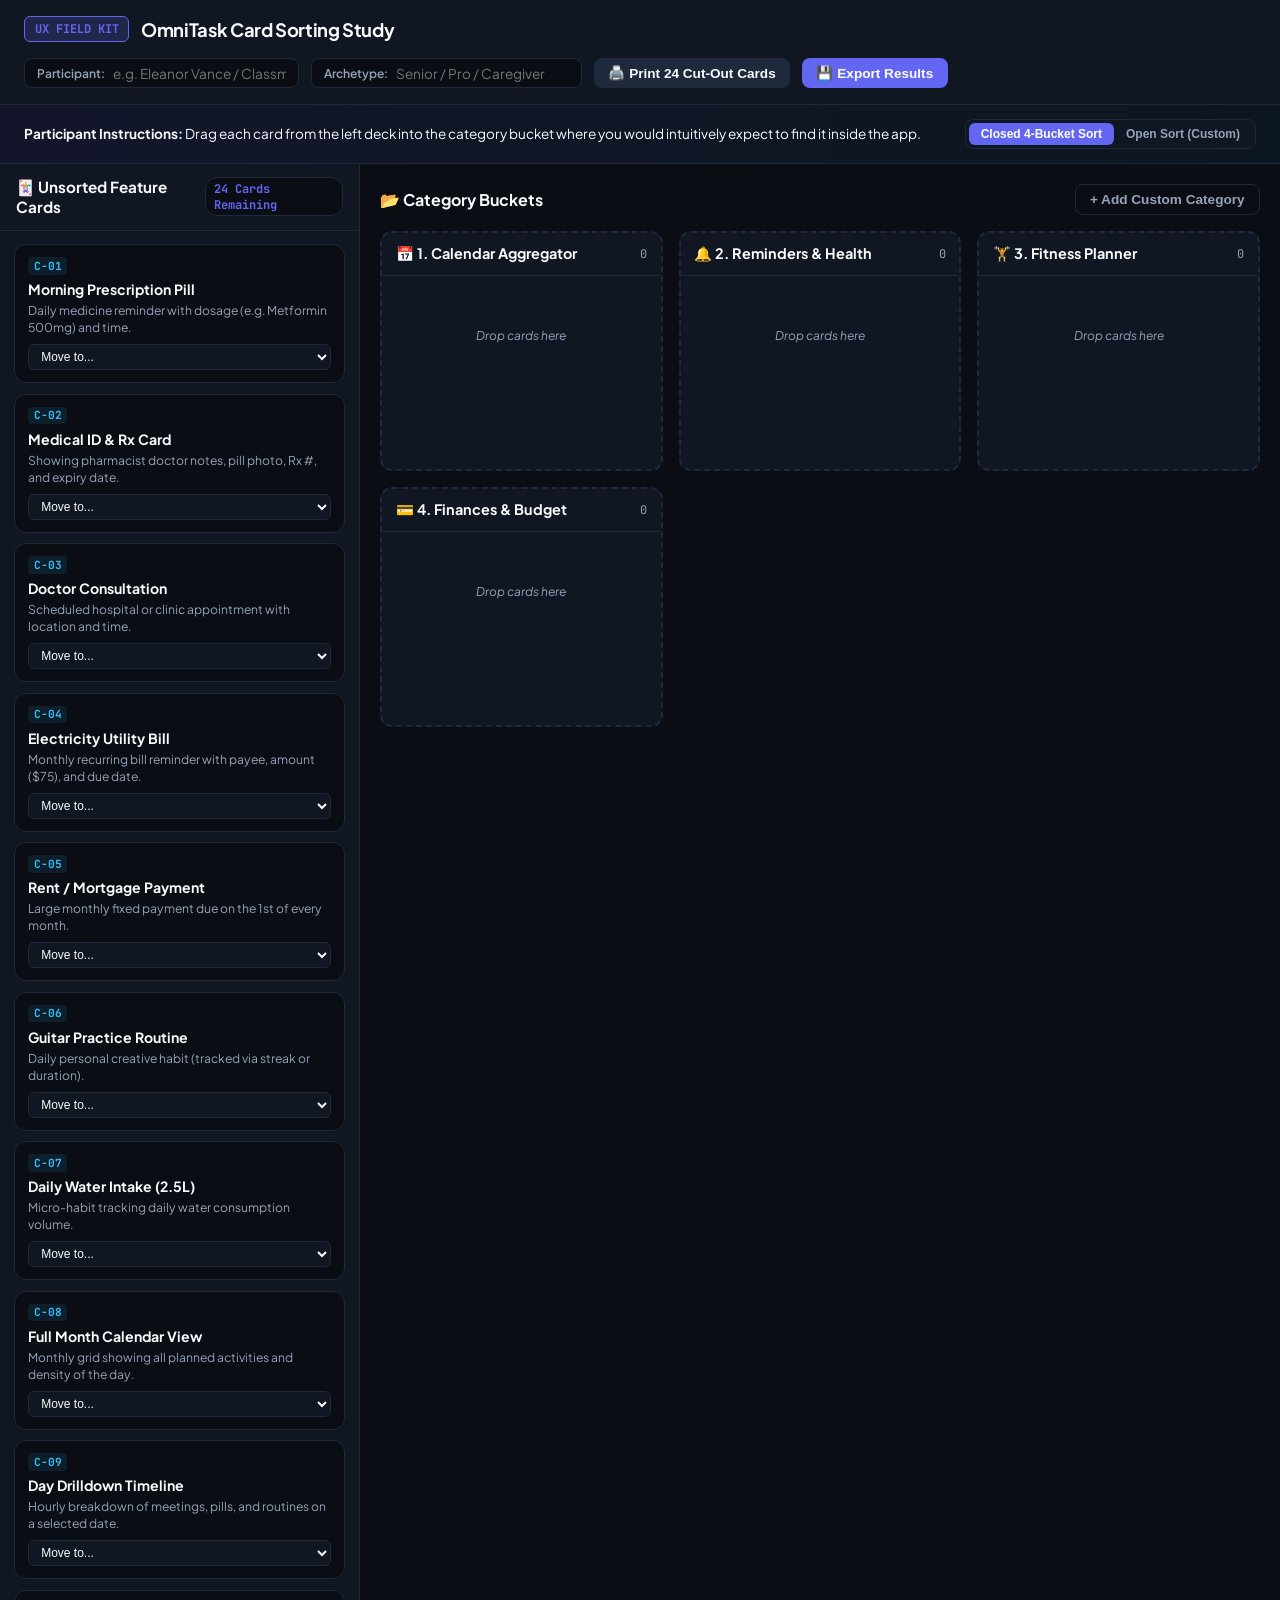
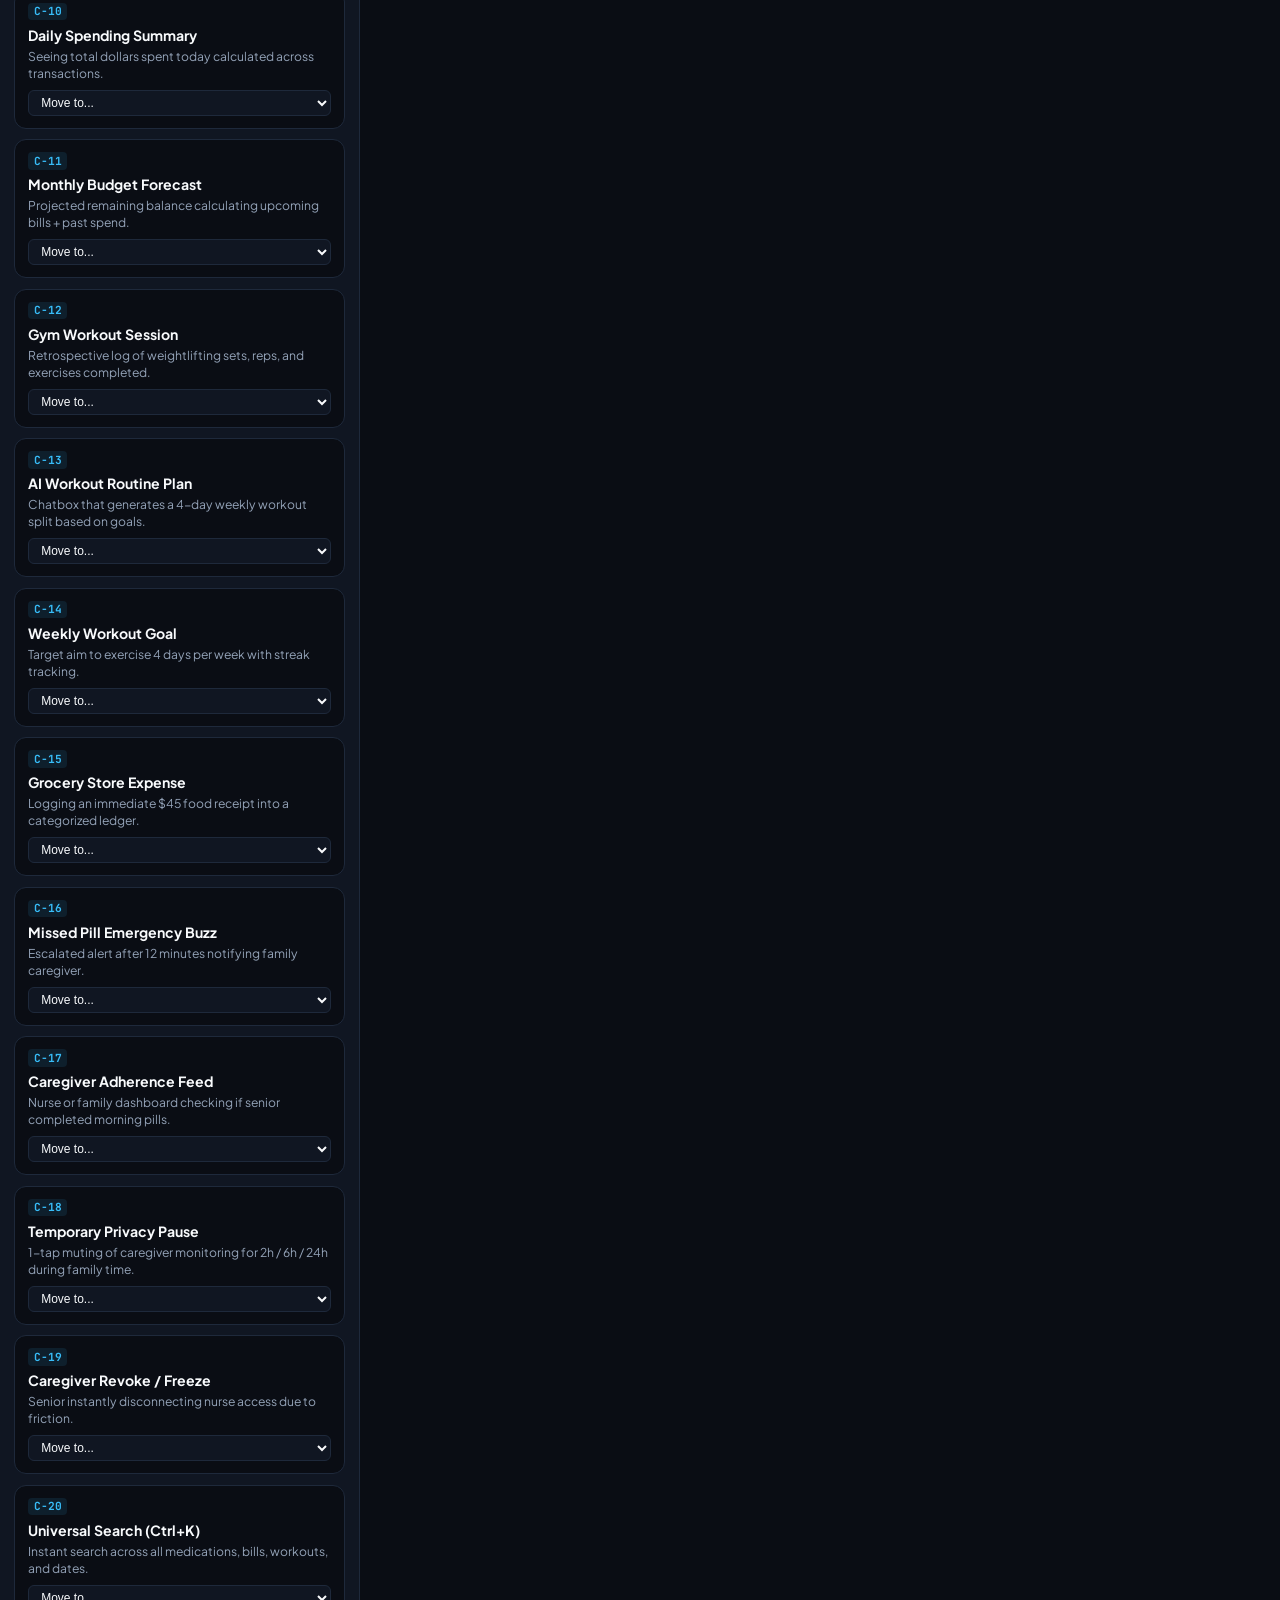
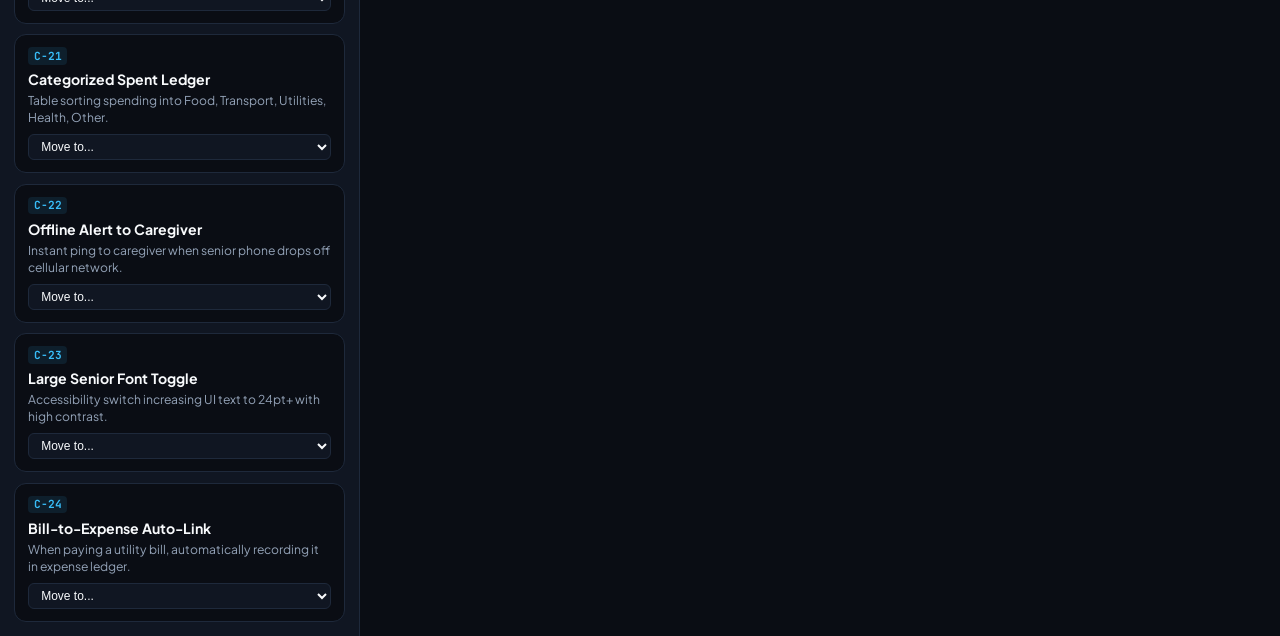
==== card_sort.html @ 7968781a "feat(ux-tools): add interactive web card sorting study tool and printable 24-card field kit" ====
<!DOCTYPE html>
<html lang="en">
<head>
  <meta charset="UTF-8">
  <meta name="viewport" content="width=device-width, initial-scale=1.0">
  <title>OmniTask — Interactive UX Card Sorting Study & Printable Kit</title>
  <link rel="preconnect" href="https://fonts.googleapis.com">
  <link rel="preconnect" href="https://fonts.gstatic.com" crossorigin>
  <link href="https://fonts.googleapis.com/css2?family=Plus+Jakarta+Sans:wght@400;500;600;700;800&family=JetBrains+Mono:wght@400;600&display=swap" rel="stylesheet">
  <style>
    :root {
      --bg: #0a0d14;
      --surface: #101622;
      --surface-border: #1e293b;
      --surface-hover: #162032;
      --text: #f8fafc;
      --text-muted: #94a3b8;
      --accent: #6366f1;
      --accent-hover: #4f46e5;
      --sage: #4ade80;
      --ocean: #38bdf8;
      --violet: #c084fc;
      --red: #f87171;
      --radius: 12px;
    }

    * { box-sizing: border-box; margin: 0; padding: 0; }

    body {
      font-family: 'Plus Jakarta Sans', -apple-system, BlinkMacSystemFont, sans-serif;
      background-color: var(--bg);
      color: var(--text);
      min-height: 100vh;
      display: flex;
      flex-direction: column;
    }

    /* Screen UI */
    header {
      background: var(--surface);
      border-bottom: 1px solid var(--surface-border);
      padding: 1rem 1.5rem;
      display: flex;
      flex-wrap: wrap;
      justify-content: space-between;
      align-items: center;
      gap: 1rem;
      position: sticky;
      top: 0;
      z-index: 100;
    }

    .brand-title {
      display: flex;
      align-items: center;
      gap: 0.75rem;
    }

    .brand-badge {
      background: rgba(99, 102, 241, 0.2);
      color: var(--accent);
      border: 1px solid var(--accent);
      padding: 0.25rem 0.6rem;
      border-radius: 6px;
      font-size: 0.75rem;
      font-weight: 700;
      font-family: 'JetBrains Mono', monospace;
    }

    .brand-title h1 {
      font-size: 1.15rem;
      font-weight: 700;
      letter-spacing: -0.02em;
    }

    .header-controls {
      display: flex;
      align-items: center;
      flex-wrap: wrap;
      gap: 0.75rem;
    }

    .input-group {
      display: flex;
      align-items: center;
      gap: 0.5rem;
      background: var(--bg);
      padding: 0.35rem 0.75rem;
      border-radius: 8px;
      border: 1px solid var(--surface-border);
    }

    .input-group label {
      font-size: 0.75rem;
      color: var(--text-muted);
      font-weight: 600;
    }

    .input-group input {
      background: transparent;
      border: none;
      color: var(--text);
      font-size: 0.85rem;
      outline: none;
      font-family: inherit;
    }

    .btn {
      background: var(--accent);
      color: white;
      border: none;
      padding: 0.45rem 0.9rem;
      border-radius: 8px;
      font-size: 0.85rem;
      font-weight: 600;
      cursor: pointer;
      display: inline-flex;
      align-items: center;
      gap: 0.4rem;
      transition: all 0.2s;
    }

    .btn:hover {
      background: var(--accent-hover);
      transform: translateY(-1px);
    }

    .btn-secondary {
      background: var(--surface-border);
      color: var(--text);
    }

    .btn-secondary:hover {
      background: #334155;
    }

    .btn-outline {
      background: transparent;
      border: 1px solid var(--surface-border);
      color: var(--text-muted);
    }

    .btn-outline:hover {
      border-color: var(--accent);
      color: var(--text);
    }

    /* Study Instruction Banner */
    .study-intro {
      background: linear-gradient(90deg, rgba(99, 102, 241, 0.1) 0%, rgba(56, 189, 248, 0.05) 100%);
      border-bottom: 1px solid var(--surface-border);
      padding: 0.85rem 1.5rem;
      font-size: 0.85rem;
      display: flex;
      justify-content: space-between;
      align-items: center;
      gap: 1rem;
    }

    .sort-mode-switch {
      display: flex;
      background: var(--surface);
      border-radius: 8px;
      padding: 3px;
      border: 1px solid var(--surface-border);
    }

    .sort-mode-btn {
      background: transparent;
      border: none;
      color: var(--text-muted);
      padding: 0.25rem 0.75rem;
      border-radius: 6px;
      font-size: 0.75rem;
      font-weight: 600;
      cursor: pointer;
      transition: all 0.15s;
    }

    .sort-mode-btn.active {
      background: var(--accent);
      color: white;
    }

    /* Main Workspace */
    .workspace {
      display: grid;
      grid-template-columns: 360px 1fr;
      flex: 1;
      height: calc(100vh - 130px);
      overflow: hidden;
    }

    /* Deck Panel */
    .deck-panel {
      background: var(--surface);
      border-right: 1px solid var(--surface-border);
      display: flex;
      flex-direction: column;
      height: 100%;
    }

    .panel-header {
      padding: 0.85rem 1rem;
      border-bottom: 1px solid var(--surface-border);
      display: flex;
      justify-content: space-between;
      align-items: center;
    }

    .panel-header h2 {
      font-size: 0.95rem;
      font-weight: 700;
      display: flex;
      align-items: center;
      gap: 0.5rem;
    }

    .count-pill {
      background: var(--bg);
      color: var(--accent);
      padding: 0.15rem 0.5rem;
      border-radius: 12px;
      font-size: 0.75rem;
      font-family: 'JetBrains Mono', monospace;
      font-weight: 700;
      border: 1px solid var(--surface-border);
    }

    .deck-cards-list {
      padding: 0.85rem;
      overflow-y: auto;
      flex: 1;
      display: flex;
      flex-direction: column;
      gap: 0.65rem;
    }

    /* Card Component */
    .sort-card {
      background: var(--bg);
      border: 1px solid var(--surface-border);
      border-radius: var(--radius);
      padding: 0.75rem 0.85rem;
      cursor: grab;
      user-select: none;
      transition: all 0.2s;
      position: relative;
    }

    .sort-card:hover {
      border-color: var(--accent);
      background: var(--surface-hover);
      transform: translateY(-2px);
      box-shadow: 0 4px 12px rgba(0,0,0,0.3);
    }

    .sort-card.dragging {
      opacity: 0.4;
      cursor: grabbing;
    }

    .card-meta {
      display: flex;
      justify-content: space-between;
      align-items: center;
      margin-bottom: 0.35rem;
    }

    .card-id {
      font-size: 0.7rem;
      font-family: 'JetBrains Mono', monospace;
      font-weight: 700;
      color: var(--ocean);
      background: rgba(56, 189, 248, 0.1);
      padding: 0.1rem 0.35rem;
      border-radius: 4px;
    }

    .card-title {
      font-size: 0.88rem;
      font-weight: 700;
      color: var(--text);
      line-height: 1.3;
      margin-bottom: 0.25rem;
    }

    .card-desc {
      font-size: 0.76rem;
      color: var(--text-muted);
      line-height: 1.4;
    }

    .mobile-move-select {
      margin-top: 0.5rem;
      width: 100%;
      background: var(--surface);
      color: var(--text);
      border: 1px solid var(--surface-border);
      border-radius: 6px;
      padding: 0.25rem 0.5rem;
      font-size: 0.75rem;
    }

    /* Canvas / Buckets Area */
    .canvas-panel {
      padding: 1.25rem;
      overflow-y: auto;
      background: var(--bg);
      display: flex;
      flex-direction: column;
      gap: 1rem;
    }

    .canvas-actions {
      display: flex;
      justify-content: space-between;
      align-items: center;
    }

    .categories-grid {
      display: grid;
      grid-template-columns: repeat(auto-fill, minmax(280px, 1fr));
      gap: 1rem;
      align-items: start;
    }

    .category-bucket {
      background: var(--surface);
      border: 2px dashed var(--surface-border);
      border-radius: var(--radius);
      min-height: 240px;
      display: flex;
      flex-direction: column;
      transition: all 0.2s;
    }

    .category-bucket.drag-over {
      border-color: var(--accent);
      background: rgba(99, 102, 241, 0.05);
    }

    .bucket-header {
      padding: 0.75rem 0.85rem;
      border-bottom: 1px solid var(--surface-border);
      display: flex;
      justify-content: space-between;
      align-items: center;
      gap: 0.5rem;
    }

    .bucket-title-input {
      background: transparent;
      border: none;
      color: var(--text);
      font-weight: 700;
      font-size: 0.9rem;
      outline: none;
      width: 100%;
      font-family: inherit;
    }

    .bucket-title-input:focus {
      border-bottom: 1px solid var(--accent);
    }

    .bucket-count {
      font-size: 0.75rem;
      color: var(--text-muted);
      font-family: 'JetBrains Mono', monospace;
    }

    .bucket-cards {
      padding: 0.75rem;
      display: flex;
      flex-direction: column;
      gap: 0.5rem;
      flex: 1;
      min-height: 150px;
    }

    .bucket-placeholder {
      color: var(--text-muted);
      font-size: 0.75rem;
      text-align: center;
      margin-top: 2.5rem;
      font-style: italic;
    }

    /* Modal for Results & Export */
    .modal-backdrop {
      position: fixed;
      inset: 0;
      background: rgba(0,0,0,0.7);
      backdrop-filter: blur(4px);
      display: none;
      align-items: center;
      justify-content: center;
      z-index: 200;
      padding: 1rem;
    }

    .modal-box {
      background: var(--surface);
      border: 1px solid var(--surface-border);
      border-radius: var(--radius);
      max-width: 680px;
      width: 100%;
      max-height: 85vh;
      overflow-y: auto;
      padding: 1.5rem;
      display: flex;
      flex-direction: column;
      gap: 1rem;
    }

    .modal-box h2 {
      font-size: 1.25rem;
    }

    .results-code {
      background: var(--bg);
      border: 1px solid var(--surface-border);
      padding: 1rem;
      border-radius: 8px;
      font-family: 'JetBrains Mono', monospace;
      font-size: 0.8rem;
      color: var(--ocean);
      white-space: pre-wrap;
      max-height: 300px;
      overflow-y: auto;
    }

    /* Printable 24-Card Layout (@media print) */
    .print-sheet {
      display: none;
    }

    @media print {
      body {
        background: white !important;
        color: black !important;
      }
      header, .study-intro, .workspace, .modal-backdrop {
        display: none !important;
      }
      .print-sheet {
        display: grid !important;
        grid-template-columns: repeat(2, 1fr);
        gap: 12px;
        padding: 12px;
      }
      .print-card-box {
        border: 2px dashed #475569;
        padding: 16px;
        border-radius: 8px;
        page-break-inside: avoid;
        min-height: 130px;
        display: flex;
        flex-direction: column;
        justify-content: space-between;
      }
      .print-id {
        font-family: monospace;
        font-weight: bold;
        font-size: 14px;
        color: #1e293b;
      }
      .print-title {
        font-size: 16px;
        font-weight: 800;
        margin: 6px 0;
        color: #0f172a;
      }
      .print-desc {
        font-size: 12px;
        color: #334155;
        line-height: 1.35;
      }
    }

    @media (max-width: 768px) {
      .workspace {
        grid-template-columns: 1fr;
        height: auto;
      }
      .deck-panel {
        max-height: 350px;
      }
    }
  </style>
</head>
<body>

  <!-- Screen Header -->
  <header>
    <div class="brand-title">
      <span class="brand-badge">UX FIELD KIT</span>
      <h1>OmniTask Card Sorting Study</h1>
    </div>
    <div class="header-controls">
      <div class="input-group">
        <label for="pName">Participant:</label>
        <input type="text" id="pName" placeholder="e.g. Eleanor Vance / Classmate">
      </div>
      <div class="input-group">
        <label for="pRole">Archetype:</label>
        <input type="text" id="pRole" placeholder="Senior / Pro / Caregiver">
      </div>
      <button class="btn btn-secondary" onclick="window.print()">🖨️ Print 24 Cut-Out Cards</button>
      <button class="btn" onclick="exportResults()">💾 Export Results</button>
    </div>
  </header>

  <!-- Instructions Bar -->
  <div class="study-intro">
    <div>
      <strong>Participant Instructions:</strong> Drag each card from the left deck into the category bucket where you would intuitively expect to find it inside the app.
    </div>
    <div class="sort-mode-switch">
      <button class="sort-mode-btn active" id="btnClosed" onclick="setSortMode('closed')">Closed 4-Bucket Sort</button>
      <button class="sort-mode-btn" id="btnOpen" onclick="setSortMode('open')">Open Sort (Custom)</button>
    </div>
  </div>

  <!-- Workspace -->
  <main class="workspace">
    <!-- Unsorted Deck -->
    <section class="deck-panel">
      <div class="panel-header">
        <h2>🃏 Unsorted Feature Cards</h2>
        <span class="count-pill" id="deckCount">24 Cards</span>
      </div>
      <div class="deck-cards-list" id="deckList" ondragover="allowDrop(event)" ondrop="dropToDeck(event)">
        <!-- Cards generated dynamically -->
      </div>
    </section>

    <!-- Canvas with Categories -->
    <section class="canvas-panel">
      <div class="canvas-actions">
        <h2 style="font-size: 1rem; font-weight: 700;">📂 Category Buckets</h2>
        <button class="btn btn-outline" onclick="addCustomCategory()">+ Add Custom Category</button>
      </div>
      <div class="categories-grid" id="categoriesGrid">
        <!-- Categories generated dynamically -->
      </div>
    </section>
  </main>

  <!-- Modal for Results Export -->
  <div class="modal-backdrop" id="exportModal">
    <div class="modal-box">
      <h2>📊 Card Sorting Study Results</h2>
      <p style="font-size: 0.85rem; color: var(--text-muted);">
        Copy and paste these results into your research logs or spreadsheet to analyze similarity co-occurrence and dendrogram clustering.
      </p>
      <div class="results-code" id="resultsJson"></div>
      <div style="display: flex; justify-content: flex-end; gap: 0.5rem;">
        <button class="btn btn-secondary" onclick="closeModal()">Close</button>
        <button class="btn" onclick="copyResults()">📋 Copy JSON Data</button>
      </div>
    </div>
  </div>

  <!-- Printable 24 Cards Sheet for In-Person Paper Cutting -->
  <div class="print-sheet" id="printSheet">
    <!-- Printable cards generated dynamically -->
  </div>

  <script>
    // Master 24 Cards Database
    const MASTER_CARDS = [
      { id: 'C-01', title: 'Morning Prescription Pill', desc: 'Daily medicine reminder with dosage (e.g. Metformin 500mg) and time.' },
      { id: 'C-02', title: 'Medical ID & Rx Card', desc: 'Showing pharmacist doctor notes, pill photo, Rx #, and expiry date.' },
      { id: 'C-03', title: 'Doctor Consultation', desc: 'Scheduled hospital or clinic appointment with location and time.' },
      { id: 'C-04', title: 'Electricity Utility Bill', desc: 'Monthly recurring bill reminder with payee, amount ($75), and due date.' },
      { id: 'C-05', title: 'Rent / Mortgage Payment', desc: 'Large monthly fixed payment due on the 1st of every month.' },
      { id: 'C-06', title: 'Guitar Practice Routine', desc: 'Daily personal creative habit (tracked via streak or duration).' },
      { id: 'C-07', title: 'Daily Water Intake (2.5L)', desc: 'Micro-habit tracking daily water consumption volume.' },
      { id: 'C-08', title: 'Full Month Calendar View', desc: 'Monthly grid showing all planned activities and density of the day.' },
      { id: 'C-09', title: 'Day Drilldown Timeline', desc: 'Hourly breakdown of meetings, pills, and routines on a selected date.' },
      { id: 'C-10', title: 'Daily Spending Summary', desc: 'Seeing total dollars spent today calculated across transactions.' },
      { id: 'C-11', title: 'Monthly Budget Forecast', desc: 'Projected remaining balance calculating upcoming bills + past spend.' },
      { id: 'C-12', title: 'Gym Workout Session', desc: 'Retrospective log of weightlifting sets, reps, and exercises completed.' },
      { id: 'C-13', title: 'AI Workout Routine Plan', desc: 'Chatbox that generates a 4-day weekly workout split based on goals.' },
      { id: 'C-14', title: 'Weekly Workout Goal', desc: 'Target aim to exercise 4 days per week with streak tracking.' },
      { id: 'C-15', title: 'Grocery Store Expense', desc: 'Logging an immediate $45 food receipt into a categorized ledger.' },
      { id: 'C-16', title: 'Missed Pill Emergency Buzz', desc: 'Escalated alert after 12 minutes notifying family caregiver.' },
      { id: 'C-17', title: 'Caregiver Adherence Feed', desc: 'Nurse or family dashboard checking if senior completed morning pills.' },
      { id: 'C-18', title: 'Temporary Privacy Pause', desc: '1-tap muting of caregiver monitoring for 2h / 6h / 24h during family time.' },
      { id: 'C-19', title: 'Caregiver Revoke / Freeze', desc: 'Senior instantly disconnecting nurse access due to friction.' },
      { id: 'C-20', title: 'Universal Search (Ctrl+K)', desc: 'Instant search across all medications, bills, workouts, and dates.' },
      { id: 'C-21', title: 'Categorized Spent Ledger', desc: 'Table sorting spending into Food, Transport, Utilities, Health, Other.' },
      { id: 'C-22', title: 'Offline Alert to Caregiver', desc: 'Instant ping to caregiver when senior phone drops off cellular network.' },
      { id: 'C-23', title: 'Large Senior Font Toggle', desc: 'Accessibility switch increasing UI text to 24pt+ with high contrast.' },
      { id: 'C-24', title: 'Bill-to-Expense Auto-Link', desc: 'When paying a utility bill, automatically recording it in expense ledger.' }
    ];

    let currentMode = 'closed';
    let categories = [];
    let cardPlacements = {}; // cardId -> categoryId or null (deck)

    function init() {
      setupCategories();
      renderDeck();
      renderCategories();
      renderPrintSheet();
    }

    function setupCategories() {
      if (currentMode === 'closed') {
        categories = [
          { id: 'cat-home', title: '📅 1. Calendar Aggregator' },
          { id: 'cat-reminders', title: '🔔 2. Reminders & Health' },
          { id: 'cat-fitness', title: '🏋️ 3. Fitness Planner' },
          { id: 'cat-finances', title: '💳 4. Finances & Budget' }
        ];
      } else {
        categories = [
          { id: 'cat-custom-1', title: 'Group 1 (Rename me)' },
          { id: 'cat-custom-2', title: 'Group 2 (Rename me)' }
        ];
      }
      cardPlacements = {};
      MASTER_CARDS.forEach(c => { cardPlacements[c.id] = null; });
    }

    function setSortMode(mode) {
      if (confirm("Switching modes will reset current card placements. Continue?")) {
        currentMode = mode;
        document.getElementById('btnClosed').classList.toggle('active', mode === 'closed');
        document.getElementById('btnOpen').classList.toggle('active', mode === 'open');
        setupCategories();
        renderDeck();
        renderCategories();
      }
    }

    function renderDeck() {
      const deck = document.getElementById('deckList');
      deck.innerHTML = '';
      const unsorted = MASTER_CARDS.filter(c => cardPlacements[c.id] === null);
      document.getElementById('deckCount').textContent = `${unsorted.length} Cards Remaining`;

      if (unsorted.length === 0) {
        deck.innerHTML = '<div style="color: var(--sage); text-align: center; margin-top: 2rem; font-weight: 700;">🎉 All 24 cards placed!</div>';
        return;
      }

      unsorted.forEach(card => {
        deck.appendChild(createCardElement(card));
      });
    }

    function createCardElement(card) {
      const div = document.createElement('div');
      div.className = 'sort-card';
      div.id = 'card-' + card.id;
      div.draggable = true;
      div.ondragstart = (e) => drag(e, card.id);

      div.innerHTML = `
        <div class="card-meta">
          <span class="card-id">${card.id}</span>
        </div>
        <div class="card-title">${card.title}</div>
        <div class="card-desc">${card.desc}</div>
        <select class="mobile-move-select" onchange="moveCardViaSelect('${card.id}', this.value)">
          <option value="">Move to...</option>
          <option value="deck">🃏 Unsorted Deck</option>
          ${categories.map(cat => `<option value="${cat.id}">${cat.title}</option>`).join('')}
        </select>
      `;
      return div;
    }

    function renderCategories() {
      const grid = document.getElementById('categoriesGrid');
      grid.innerHTML = '';

      categories.forEach(cat => {
        const bucket = document.createElement('div');
        bucket.className = 'category-bucket';
        bucket.id = 'bucket-' + cat.id;
        bucket.ondragover = allowDrop;
        bucket.ondrop = (e) => dropToBucket(e, cat.id);

        const assignedCards = MASTER_CARDS.filter(c => cardPlacements[c.id] === cat.id);

        bucket.innerHTML = `
          <div class="bucket-header">
            <input type="text" class="bucket-title-input" value="${cat.title}" onchange="updateCategoryTitle('${cat.id}', this.value)" ${currentMode === 'closed' ? 'readonly' : ''}>
            <span class="bucket-count">${assignedCards.length}</span>
          </div>
          <div class="bucket-cards" id="cards-container-${cat.id}">
            ${assignedCards.length === 0 ? '<div class="bucket-placeholder">Drop cards here</div>' : ''}
          </div>
        `;

        grid.appendChild(bucket);

        const container = bucket.querySelector(`#cards-container-${cat.id}`);
        assignedCards.forEach(card => {
          container.appendChild(createCardElement(card));
        });
      });
    }

    function addCustomCategory() {
      const newId = 'cat-custom-' + Date.now();
      categories.push({ id: newId, title: 'New Category ' + (categories.length + 1) });
      renderCategories();
    }

    function updateCategoryTitle(catId, newTitle) {
      const cat = categories.find(c => c.id === catId);
      if (cat) cat.title = newTitle;
    }

    /* Drag & Drop Handlers */
    function allowDrop(e) {
      e.preventDefault();
    }

    function drag(e, cardId) {
      e.dataTransfer.setData('text/plain', cardId);
    }

    function dropToBucket(e, catId) {
      e.preventDefault();
      const cardId = e.dataTransfer.getData('text/plain');
      if (cardId) {
        cardPlacements[cardId] = catId;
        renderDeck();
        renderCategories();
      }
    }

    function dropToDeck(e) {
      e.preventDefault();
      const cardId = e.dataTransfer.getData('text/plain');
      if (cardId) {
        cardPlacements[cardId] = null;
        renderDeck();
        renderCategories();
      }
    }

    function moveCardViaSelect(cardId, targetVal) {
      if (!targetVal) return;
      if (targetVal === 'deck') {
        cardPlacements[cardId] = null;
      } else {
        cardPlacements[cardId] = targetVal;
      }
      renderDeck();
      renderCategories();
    }

    /* Export & Analysis */
    function exportResults() {
      const pName = document.getElementById('pName').value || 'Anonymous Participant';
      const pRole = document.getElementById('pRole').value || 'General User';

      const results = {
        study: 'OmniTask Card Sorting Field Study',
        timestamp: new Date().toISOString(),
        participant: { name: pName, role: pRole },
        mode: currentMode,
        placements: {}
      };

      categories.forEach(cat => {
        const assigned = MASTER_CARDS.filter(c => cardPlacements[c.id] === cat.id);
        results.placements[cat.title] = assigned.map(c => ({ id: c.id, title: c.title }));
      });

      const unassigned = MASTER_CARDS.filter(c => cardPlacements[c.id] === null);
      if (unassigned.length > 0) {
        results.placements['[Unassigned]'] = unassigned.map(c => ({ id: c.id, title: c.title }));
      }

      document.getElementById('resultsJson').textContent = JSON.stringify(results, null, 2);
      document.getElementById('exportModal').style.display = 'flex';
    }

    function closeModal() {
      document.getElementById('exportModal').style.display = 'none';
    }

    function copyResults() {
      const text = document.getElementById('resultsJson').textContent;
      navigator.clipboard.writeText(text).then(() => {
        alert("Results JSON copied to clipboard!");
      });
    }

    /* Print Template */
    function renderPrintSheet() {
      const printContainer = document.getElementById('printSheet');
      printContainer.innerHTML = '';
      MASTER_CARDS.forEach(card => {
        const div = document.createElement('div');
        div.className = 'print-card-box';
        div.innerHTML = `
          <div class="print-id">${card.id} • OmniTask Field Card</div>
          <div class="print-title">${card.title}</div>
          <div class="print-desc">${card.desc}</div>
        `;
        printContainer.appendChild(div);
      });
    }

    window.onload = init;
  </script>
</body>
</html>
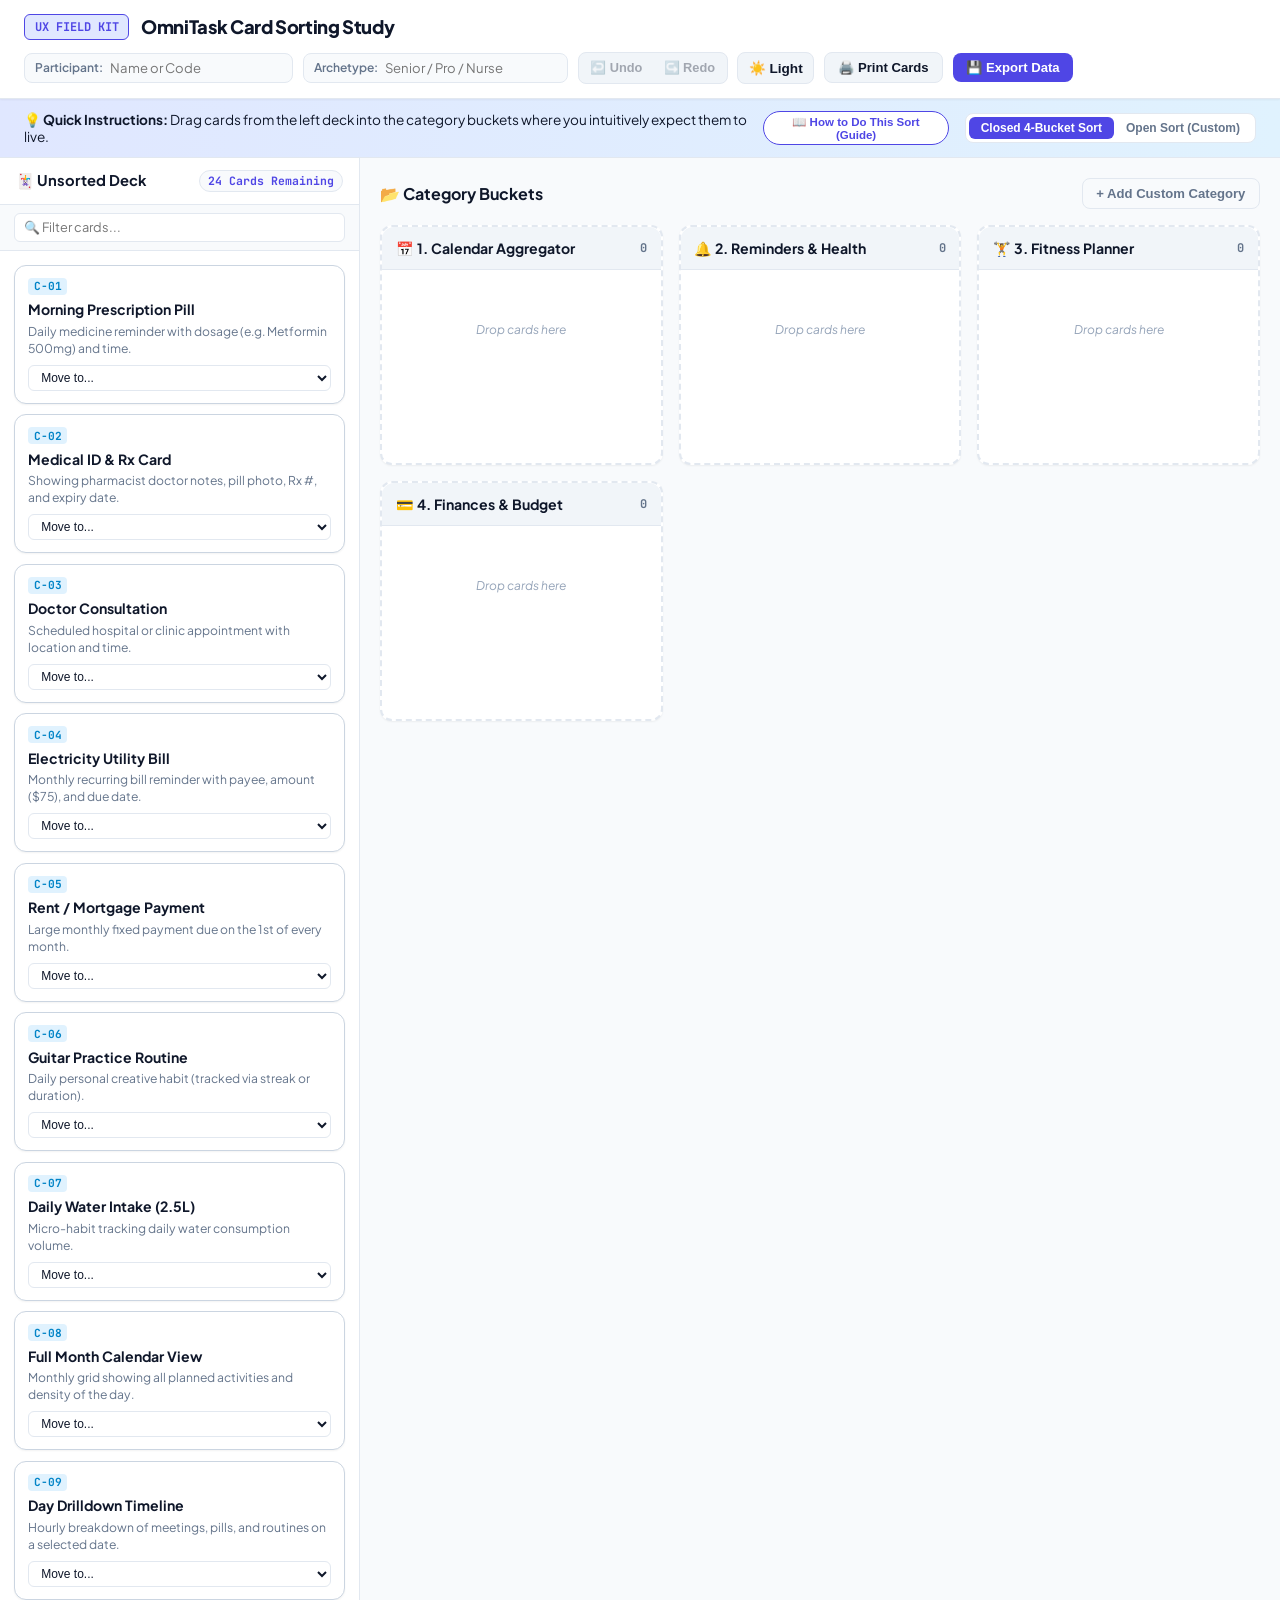
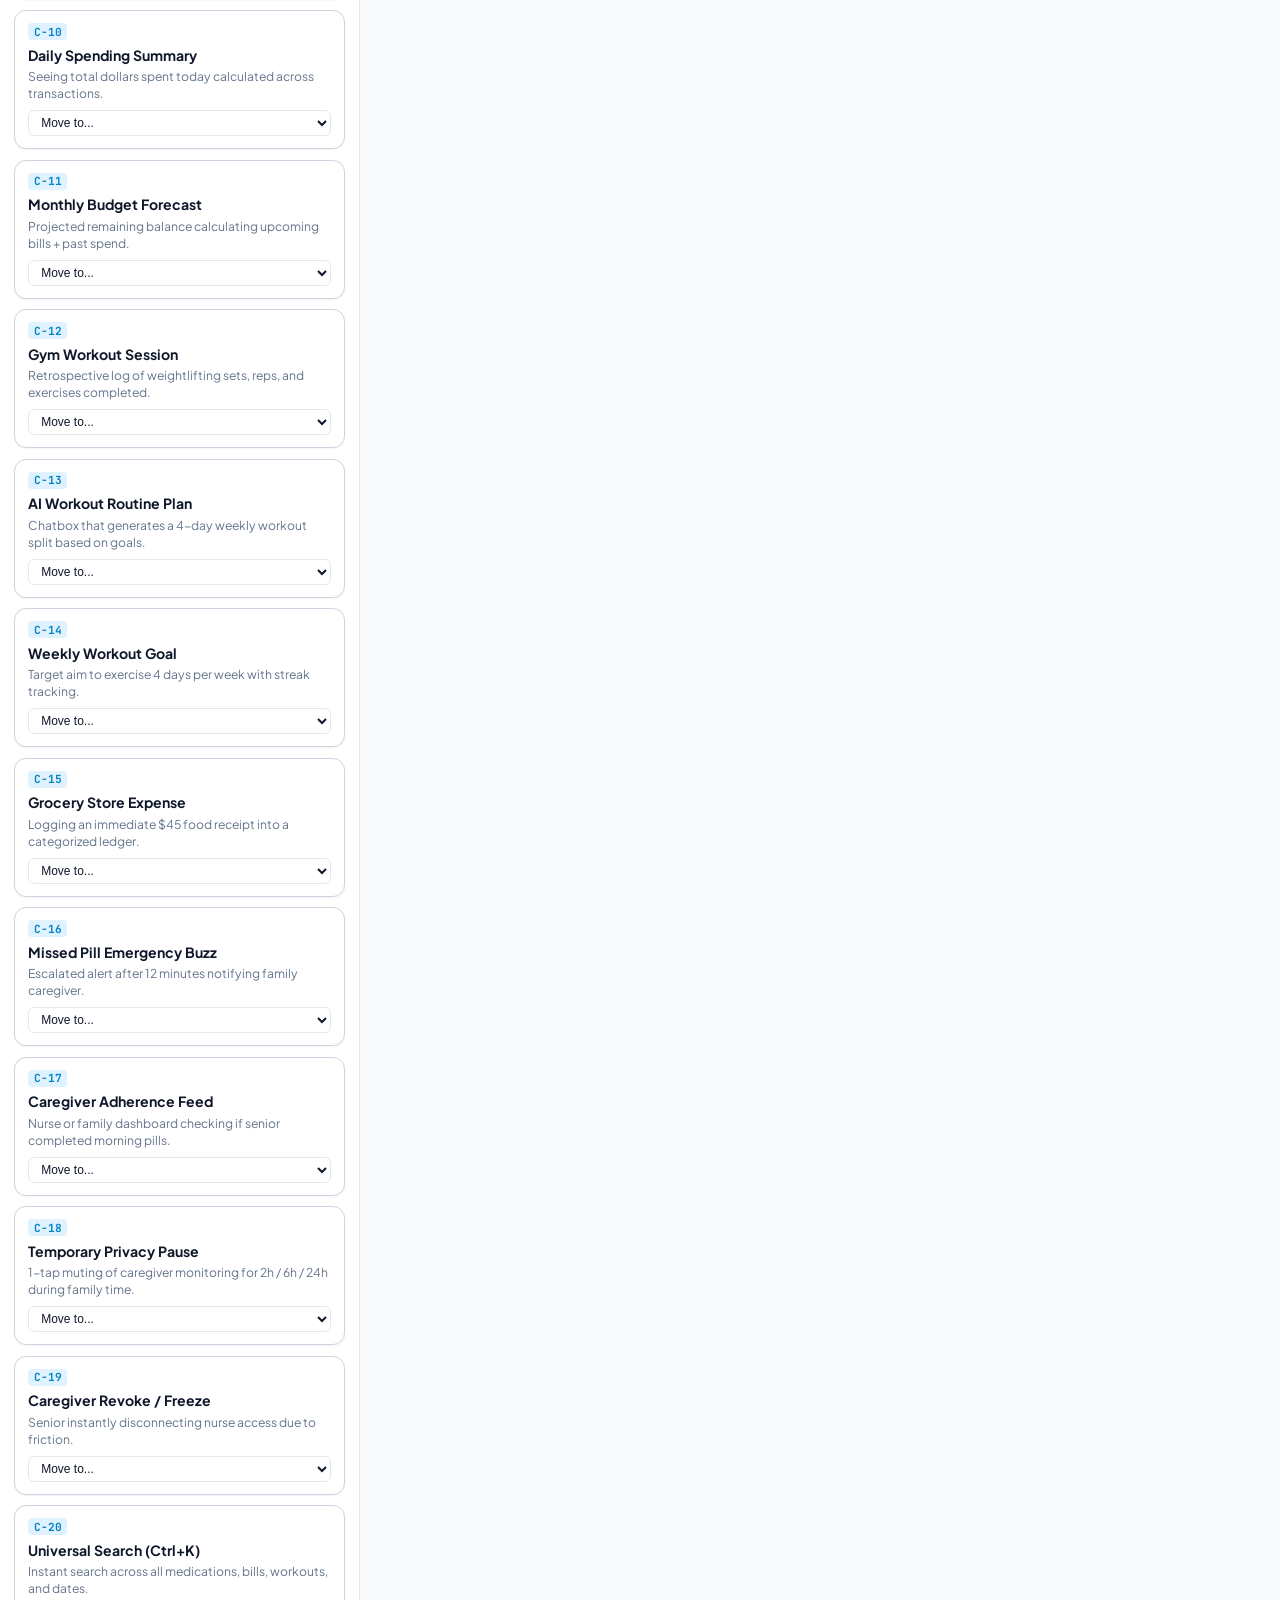
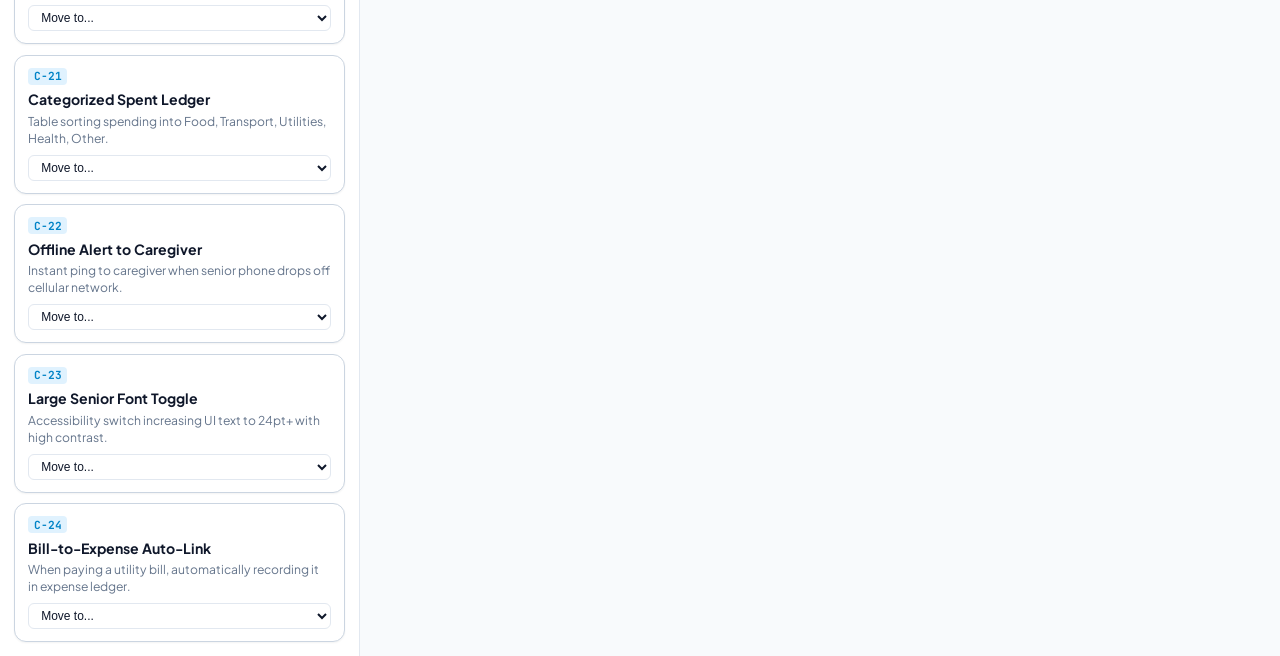
==== commit 8bba6ca8: "feat(card-sort): add light theme toggle, undo/redo history engine, and participant guide modal" ====
--- a/card_sort.html
+++ b/card_sort.html
@@ -1,26 +1,67 @@
 <!DOCTYPE html>
-<html lang="en">
+<html lang="en" data-theme="light">
 <head>
   <meta charset="UTF-8">
   <meta name="viewport" content="width=device-width, initial-scale=1.0">
-  <title>OmniTask — Interactive UX Card Sorting Study & Printable Kit</title>
+  <title>OmniTask — UX Card Sorting Field Study & Analysis Tool</title>
   <link rel="preconnect" href="https://fonts.googleapis.com">
   <link rel="preconnect" href="https://fonts.gstatic.com" crossorigin>
   <link href="https://fonts.googleapis.com/css2?family=Plus+Jakarta+Sans:wght@400;500;600;700;800&family=JetBrains+Mono:wght@400;600&display=swap" rel="stylesheet">
   <style>
-    :root {
+    /* CSS Variables for Light & Dark Themes */
+    :root[data-theme="light"] {
+      --bg: #f8fafc;
+      --surface: #ffffff;
+      --surface-border: #e2e8f0;
+      --surface-hover: #f1f5f9;
+      --card-bg: #ffffff;
+      --card-border: #cbd5e1;
+      --card-hover-border: #6366f1;
+      --text: #0f172a;
+      --text-muted: #64748b;
+      --text-soft: #94a3b8;
+      --accent: #4f46e5;
+      --accent-hover: #4338ca;
+      --accent-light: #e0e7ff;
+      --sage: #16a34a;
+      --sage-bg: #dcfce7;
+      --ocean: #0284c7;
+      --ocean-bg: #e0f2fe;
+      --amber: #d97706;
+      --amber-bg: #fef3c7;
+      --violet: #9333ea;
+      --violet-bg: #f3e8ff;
+      --red: #dc2626;
+      --shadow-sm: 0 1px 2px rgba(0,0,0,0.05);
+      --shadow-md: 0 4px 12px rgba(15, 23, 42, 0.08);
+      --radius: 12px;
+    }
+
+    :root[data-theme="dark"] {
       --bg: #0a0d14;
       --surface: #101622;
       --surface-border: #1e293b;
       --surface-hover: #162032;
+      --card-bg: #0d121c;
+      --card-border: #1e293b;
+      --card-hover-border: #818cf8;
       --text: #f8fafc;
       --text-muted: #94a3b8;
+      --text-soft: #64748b;
       --accent: #6366f1;
       --accent-hover: #4f46e5;
+      --accent-light: rgba(99, 102, 241, 0.18);
       --sage: #4ade80;
+      --sage-bg: rgba(74, 222, 128, 0.12);
       --ocean: #38bdf8;
+      --ocean-bg: rgba(56, 189, 248, 0.12);
+      --amber: #fbbf24;
+      --amber-bg: rgba(251, 191, 36, 0.12);
       --violet: #c084fc;
+      --violet-bg: rgba(192, 132, 252, 0.12);
       --red: #f87171;
+      --shadow-sm: 0 1px 2px rgba(0,0,0,0.3);
+      --shadow-md: 0 4px 16px rgba(0,0,0,0.4);
       --radius: 12px;
     }
 
@@ -33,21 +74,23 @@
       min-height: 100vh;
       display: flex;
       flex-direction: column;
-    }
-
-    /* Screen UI */
+      transition: background-color 0.25s ease, color 0.25s ease;
+    }
+
+    /* Screen Header */
     header {
       background: var(--surface);
       border-bottom: 1px solid var(--surface-border);
-      padding: 1rem 1.5rem;
+      padding: 0.85rem 1.5rem;
       display: flex;
       flex-wrap: wrap;
       justify-content: space-between;
       align-items: center;
-      gap: 1rem;
+      gap: 0.75rem;
       position: sticky;
       top: 0;
       z-index: 100;
+      box-shadow: var(--shadow-sm);
     }
 
     .brand-title {
@@ -57,7 +100,7 @@
     }
 
     .brand-badge {
-      background: rgba(99, 102, 241, 0.2);
+      background: var(--accent-light);
       color: var(--accent);
       border: 1px solid var(--accent);
       padding: 0.25rem 0.6rem;
@@ -69,7 +112,7 @@
 
     .brand-title h1 {
       font-size: 1.15rem;
-      font-weight: 700;
+      font-weight: 800;
       letter-spacing: -0.02em;
     }
 
@@ -77,15 +120,15 @@
       display: flex;
       align-items: center;
       flex-wrap: wrap;
-      gap: 0.75rem;
+      gap: 0.6rem;
     }
 
     .input-group {
       display: flex;
       align-items: center;
-      gap: 0.5rem;
+      gap: 0.4rem;
       background: var(--bg);
-      padding: 0.35rem 0.75rem;
+      padding: 0.35rem 0.65rem;
       border-radius: 8px;
       border: 1px solid var(--surface-border);
     }
@@ -100,7 +143,7 @@
       background: transparent;
       border: none;
       color: var(--text);
-      font-size: 0.85rem;
+      font-size: 0.82rem;
       outline: none;
       font-family: inherit;
     }
@@ -109,29 +152,37 @@
       background: var(--accent);
       color: white;
       border: none;
-      padding: 0.45rem 0.9rem;
+      padding: 0.45rem 0.85rem;
       border-radius: 8px;
-      font-size: 0.85rem;
+      font-size: 0.82rem;
       font-weight: 600;
       cursor: pointer;
       display: inline-flex;
       align-items: center;
       gap: 0.4rem;
-      transition: all 0.2s;
-    }
-
-    .btn:hover {
+      transition: all 0.18s ease;
+    }
+
+    .btn:hover:not(:disabled) {
       background: var(--accent-hover);
       transform: translateY(-1px);
+      box-shadow: var(--shadow-sm);
+    }
+
+    .btn:disabled {
+      opacity: 0.45;
+      cursor: not-allowed;
+      transform: none !important;
     }
 
     .btn-secondary {
+      background: var(--surface-hover);
+      color: var(--text);
+      border: 1px solid var(--surface-border);
+    }
+
+    .btn-secondary:hover:not(:disabled) {
       background: var(--surface-border);
-      color: var(--text);
-    }
-
-    .btn-secondary:hover {
-      background: #334155;
     }
 
     .btn-outline {
@@ -140,21 +191,103 @@
       color: var(--text-muted);
     }
 
-    .btn-outline:hover {
+    .btn-outline:hover:not(:disabled) {
       border-color: var(--accent);
       color: var(--text);
-    }
-
-    /* Study Instruction Banner */
+      background: var(--accent-light);
+    }
+
+    .theme-toggle-btn {
+      background: var(--surface-hover);
+      border: 1px solid var(--surface-border);
+      color: var(--text);
+      padding: 0.45rem 0.65rem;
+      border-radius: 8px;
+      font-size: 0.85rem;
+      cursor: pointer;
+      display: flex;
+      align-items: center;
+      gap: 0.35rem;
+      font-weight: 600;
+    }
+
+    .theme-toggle-btn:hover {
+      background: var(--surface-border);
+    }
+
+    /* History (Undo / Redo) Toolbar */
+    .history-group {
+      display: flex;
+      gap: 2px;
+      background: var(--surface-hover);
+      border: 1px solid var(--surface-border);
+      border-radius: 8px;
+      padding: 2px;
+    }
+
+    .history-btn {
+      background: transparent;
+      border: none;
+      color: var(--text);
+      padding: 0.35rem 0.6rem;
+      border-radius: 6px;
+      font-size: 0.8rem;
+      font-weight: 600;
+      cursor: pointer;
+      display: flex;
+      align-items: center;
+      gap: 0.25rem;
+      transition: all 0.15s;
+    }
+
+    .history-btn:hover:not(:disabled) {
+      background: var(--surface);
+      box-shadow: var(--shadow-sm);
+    }
+
+    .history-btn:disabled {
+      opacity: 0.35;
+      cursor: not-allowed;
+    }
+
+    /* Guide & Instructions Banner */
     .study-intro {
-      background: linear-gradient(90deg, rgba(99, 102, 241, 0.1) 0%, rgba(56, 189, 248, 0.05) 100%);
+      background: linear-gradient(90deg, var(--accent-light) 0%, var(--ocean-bg) 100%);
       border-bottom: 1px solid var(--surface-border);
-      padding: 0.85rem 1.5rem;
+      padding: 0.75rem 1.5rem;
       font-size: 0.85rem;
       display: flex;
+      flex-wrap: wrap;
       justify-content: space-between;
       align-items: center;
       gap: 1rem;
+    }
+
+    .intro-text-wrapper {
+      display: flex;
+      align-items: center;
+      gap: 0.75rem;
+      flex: 1;
+    }
+
+    .guide-chip {
+      background: var(--surface);
+      color: var(--accent);
+      border: 1px solid var(--accent);
+      padding: 0.2rem 0.55rem;
+      border-radius: 20px;
+      font-size: 0.72rem;
+      font-weight: 700;
+      cursor: pointer;
+      display: flex;
+      align-items: center;
+      gap: 0.3rem;
+      transition: all 0.15s;
+    }
+
+    .guide-chip:hover {
+      background: var(--accent);
+      color: white;
     }
 
     .sort-mode-switch {
@@ -182,12 +315,12 @@
       color: white;
     }
 
-    /* Main Workspace */
+    /* Workspace */
     .workspace {
       display: grid;
       grid-template-columns: 360px 1fr;
       flex: 1;
-      height: calc(100vh - 130px);
+      height: calc(100vh - 125px);
       overflow: hidden;
     }
 
@@ -201,7 +334,7 @@
     }
 
     .panel-header {
-      padding: 0.85rem 1rem;
+      padding: 0.75rem 1rem;
       border-bottom: 1px solid var(--surface-border);
       display: flex;
       justify-content: space-between;
@@ -209,7 +342,7 @@
     }
 
     .panel-header h2 {
-      font-size: 0.95rem;
+      font-size: 0.92rem;
       font-weight: 700;
       display: flex;
       align-items: center;
@@ -221,10 +354,28 @@
       color: var(--accent);
       padding: 0.15rem 0.5rem;
       border-radius: 12px;
-      font-size: 0.75rem;
+      font-size: 0.72rem;
       font-family: 'JetBrains Mono', monospace;
       font-weight: 700;
       border: 1px solid var(--surface-border);
+    }
+
+    .deck-search {
+      padding: 0.5rem 0.85rem;
+      border-bottom: 1px solid var(--surface-border);
+      background: var(--bg);
+    }
+
+    .deck-search input {
+      width: 100%;
+      background: var(--surface);
+      border: 1px solid var(--surface-border);
+      border-radius: 6px;
+      padding: 0.35rem 0.6rem;
+      color: var(--text);
+      font-size: 0.8rem;
+      outline: none;
+      font-family: inherit;
     }
 
     .deck-cards-list {
@@ -238,21 +389,21 @@
 
     /* Card Component */
     .sort-card {
-      background: var(--bg);
-      border: 1px solid var(--surface-border);
+      background: var(--card-bg);
+      border: 1px solid var(--card-border);
       border-radius: var(--radius);
       padding: 0.75rem 0.85rem;
       cursor: grab;
       user-select: none;
-      transition: all 0.2s;
-      position: relative;
+      transition: all 0.18s ease;
+      box-shadow: var(--shadow-sm);
     }
 
     .sort-card:hover {
-      border-color: var(--accent);
+      border-color: var(--card-hover-border);
       background: var(--surface-hover);
       transform: translateY(-2px);
-      box-shadow: 0 4px 12px rgba(0,0,0,0.3);
+      box-shadow: var(--shadow-md);
     }
 
     .sort-card.dragging {
@@ -272,7 +423,7 @@
       font-family: 'JetBrains Mono', monospace;
       font-weight: 700;
       color: var(--ocean);
-      background: rgba(56, 189, 248, 0.1);
+      background: var(--ocean-bg);
       padding: 0.1rem 0.35rem;
       border-radius: 4px;
     }
@@ -333,11 +484,12 @@
       display: flex;
       flex-direction: column;
       transition: all 0.2s;
+      box-shadow: var(--shadow-sm);
     }
 
     .category-bucket.drag-over {
       border-color: var(--accent);
-      background: rgba(99, 102, 241, 0.05);
+      background: var(--accent-light);
     }
 
     .bucket-header {
@@ -347,6 +499,9 @@
       justify-content: space-between;
       align-items: center;
       gap: 0.5rem;
+      background: var(--surface-hover);
+      border-top-left-radius: var(--radius);
+      border-top-right-radius: var(--radius);
     }
 
     .bucket-title-input {
@@ -354,7 +509,7 @@
       border: none;
       color: var(--text);
       font-weight: 700;
-      font-size: 0.9rem;
+      font-size: 0.88rem;
       outline: none;
       width: 100%;
       font-family: inherit;
@@ -368,6 +523,7 @@
       font-size: 0.75rem;
       color: var(--text-muted);
       font-family: 'JetBrains Mono', monospace;
+      font-weight: 700;
     }
 
     .bucket-cards {
@@ -380,18 +536,18 @@
     }
 
     .bucket-placeholder {
-      color: var(--text-muted);
+      color: var(--text-soft);
       font-size: 0.75rem;
       text-align: center;
       margin-top: 2.5rem;
       font-style: italic;
     }
 
-    /* Modal for Results & Export */
+    /* Guide & Instructions Modal */
     .modal-backdrop {
       position: fixed;
       inset: 0;
-      background: rgba(0,0,0,0.7);
+      background: rgba(0,0,0,0.6);
       backdrop-filter: blur(4px);
       display: none;
       align-items: center;
@@ -412,10 +568,65 @@
       display: flex;
       flex-direction: column;
       gap: 1rem;
+      box-shadow: var(--shadow-md);
     }
 
     .modal-box h2 {
-      font-size: 1.25rem;
+      font-size: 1.2rem;
+      font-weight: 800;
+      color: var(--text);
+    }
+
+    .guide-steps {
+      display: flex;
+      flex-direction: column;
+      gap: 0.85rem;
+    }
+
+    .guide-step-card {
+      background: var(--bg);
+      border: 1px solid var(--surface-border);
+      border-radius: 8px;
+      padding: 0.85rem;
+      display: flex;
+      gap: 0.85rem;
+      align-items: flex-start;
+    }
+
+    .step-num {
+      background: var(--accent);
+      color: white;
+      width: 26px;
+      height: 26px;
+      border-radius: 50%;
+      display: flex;
+      align-items: center;
+      justify-content: center;
+      font-size: 0.78rem;
+      font-weight: 800;
+      flex-shrink: 0;
+    }
+
+    .step-content h3 {
+      font-size: 0.88rem;
+      font-weight: 700;
+      margin-bottom: 0.2rem;
+    }
+
+    .step-content p {
+      font-size: 0.78rem;
+      color: var(--text-muted);
+      line-height: 1.45;
+    }
+
+    .reassurance-callout {
+      background: var(--sage-bg);
+      border: 1px solid var(--sage);
+      color: var(--text);
+      padding: 0.75rem 1rem;
+      border-radius: 8px;
+      font-size: 0.8rem;
+      line-height: 1.4;
     }
 
     .results-code {
@@ -485,7 +696,7 @@
         height: auto;
       }
       .deck-panel {
-        max-height: 350px;
+        max-height: 320px;
       }
     }
   </style>
@@ -498,45 +709,69 @@
       <span class="brand-badge">UX FIELD KIT</span>
       <h1>OmniTask Card Sorting Study</h1>
     </div>
+
     <div class="header-controls">
+      <!-- Participant Metadata -->
       <div class="input-group">
         <label for="pName">Participant:</label>
-        <input type="text" id="pName" placeholder="e.g. Eleanor Vance / Classmate">
+        <input type="text" id="pName" placeholder="Name or Code">
       </div>
       <div class="input-group">
         <label for="pRole">Archetype:</label>
-        <input type="text" id="pRole" placeholder="Senior / Pro / Caregiver">
+        <input type="text" id="pRole" placeholder="Senior / Pro / Nurse">
       </div>
-      <button class="btn btn-secondary" onclick="window.print()">🖨️ Print 24 Cut-Out Cards</button>
-      <button class="btn" onclick="exportResults()">💾 Export Results</button>
+
+      <!-- Undo / Redo Toolbar -->
+      <div class="history-group">
+        <button class="history-btn" id="btnUndo" onclick="undoAction()" disabled title="Undo last action (Ctrl+Z)">
+          ↩️ Undo
+        </button>
+        <button class="history-btn" id="btnRedo" onclick="redoAction()" disabled title="Redo last action (Ctrl+Y)">
+          ↪️ Redo
+        </button>
+      </div>
+
+      <!-- Theme Switcher -->
+      <button class="theme-toggle-btn" id="themeToggleBtn" onclick="toggleTheme()" title="Switch Light/Dark Mode">
+        ☀️ Light
+      </button>
+
+      <!-- Action Buttons -->
+      <button class="btn btn-secondary" onclick="window.print()">🖨️ Print Cards</button>
+      <button class="btn" onclick="exportResults()">💾 Export Data</button>
     </div>
   </header>
 
   <!-- Instructions Bar -->
   <div class="study-intro">
-    <div>
-      <strong>Participant Instructions:</strong> Drag each card from the left deck into the category bucket where you would intuitively expect to find it inside the app.
+    <div class="intro-text-wrapper">
+      <span>💡 <strong>Quick Instructions:</strong> Drag cards from the left deck into the category buckets where you intuitively expect them to live.</span>
+      <button class="guide-chip" onclick="openGuideModal()">📖 How to Do This Sort (Guide)</button>
     </div>
+
     <div class="sort-mode-switch">
       <button class="sort-mode-btn active" id="btnClosed" onclick="setSortMode('closed')">Closed 4-Bucket Sort</button>
       <button class="sort-mode-btn" id="btnOpen" onclick="setSortMode('open')">Open Sort (Custom)</button>
     </div>
   </div>
 
-  <!-- Workspace -->
+  <!-- Main Workspace -->
   <main class="workspace">
-    <!-- Unsorted Deck -->
+    <!-- Unsorted Deck Panel -->
     <section class="deck-panel">
       <div class="panel-header">
-        <h2>🃏 Unsorted Feature Cards</h2>
+        <h2>🃏 Unsorted Deck</h2>
         <span class="count-pill" id="deckCount">24 Cards</span>
+      </div>
+      <div class="deck-search">
+        <input type="text" id="deckSearchInput" placeholder="🔍 Filter cards..." oninput="filterDeck(this.value)">
       </div>
       <div class="deck-cards-list" id="deckList" ondragover="allowDrop(event)" ondrop="dropToDeck(event)">
         <!-- Cards generated dynamically -->
       </div>
     </section>
 
-    <!-- Canvas with Categories -->
+    <!-- Canvas Panel with Buckets -->
     <section class="canvas-panel">
       <div class="canvas-actions">
         <h2 style="font-size: 1rem; font-weight: 700;">📂 Category Buckets</h2>
@@ -548,16 +783,68 @@
     </section>
   </main>
 
+  <!-- Guide & Onboarding Modal -->
+  <div class="modal-backdrop" id="guideModal">
+    <div class="modal-box">
+      <h2>📖 How Card Sorting Works & Participant Guide</h2>
+      <p style="font-size: 0.85rem; color: var(--text-muted);">
+        Thank you for helping us design <strong>OmniTask</strong>! Card sorting is a proven UX research exercise that helps us understand how you naturally organize tasks, health reminders, and finances.
+      </p>
+
+      <div class="guide-steps">
+        <div class="guide-step-card">
+          <div class="step-num">1</div>
+          <div class="step-content">
+            <h3>Read the 24 Feature Cards</h3>
+            <p>On the left panel, you will see 24 cards representing everyday features (such as taking a prescription pill, paying an electricity bill, or logging a gym workout).</p>
+          </div>
+        </div>
+
+        <div class="guide-step-card">
+          <div class="step-num">2</div>
+          <div class="step-content">
+            <h3>Group Related Items Together</h3>
+            <p>Drag and drop cards into the category bucket where you would naturally expect to find them inside an app navigation menu. (On phones, use the dropdown below each card).</p>
+          </div>
+        </div>
+
+        <div class="guide-step-card">
+          <div class="step-num">3</div>
+          <div class="step-content">
+            <h3>Rename or Create New Categories</h3>
+            <p>If the existing categories don't fit your mental model, click <em>"+ Add Custom Category"</em> or click on any category title to rename it!</p>
+          </div>
+        </div>
+
+        <div class="guide-step-card">
+          <div class="step-num">4</div>
+          <div class="step-content">
+            <h3>Export When Done</h3>
+            <p>When all 24 cards are placed, click <em>"💾 Export Data"</em> to generate your study results!</p>
+          </div>
+        </div>
+      </div>
+
+      <div class="reassurance-callout">
+        🌟 <strong>Golden Rule:</strong> There are <strong>no right or wrong answers</strong>! We are testing our design, not you. Place things wherever makes the most sense to your daily routine.
+      </div>
+
+      <div style="display: flex; justify-content: flex-end;">
+        <button class="btn" onclick="closeGuideModal()">Got It, Let's Start!</button>
+      </div>
+    </div>
+  </div>
+
   <!-- Modal for Results Export -->
   <div class="modal-backdrop" id="exportModal">
     <div class="modal-box">
       <h2>📊 Card Sorting Study Results</h2>
       <p style="font-size: 0.85rem; color: var(--text-muted);">
-        Copy and paste these results into your research logs or spreadsheet to analyze similarity co-occurrence and dendrogram clustering.
+        Copy and paste these results into your research logs to calculate similarity co-occurrence percentages and tree dendrograms.
       </p>
       <div class="results-code" id="resultsJson"></div>
       <div style="display: flex; justify-content: flex-end; gap: 0.5rem;">
-        <button class="btn btn-secondary" onclick="closeModal()">Close</button>
+        <button class="btn btn-secondary" onclick="closeExportModal()">Close</button>
         <button class="btn" onclick="copyResults()">📋 Copy JSON Data</button>
       </div>
     </div>
@@ -600,12 +887,103 @@
     let currentMode = 'closed';
     let categories = [];
     let cardPlacements = {}; // cardId -> categoryId or null (deck)
+    let searchFilter = '';
+
+    // History Stacks for Undo / Redo
+    let historyStack = [];
+    let redoStack = [];
+
+    function saveState() {
+      const stateSnapshot = {
+        categories: JSON.parse(JSON.stringify(categories)),
+        cardPlacements: { ...cardPlacements },
+        currentMode: currentMode
+      };
+      historyStack.push(stateSnapshot);
+      if (historyStack.length > 50) historyStack.shift();
+      redoStack = []; // clear redo on new action
+      updateHistoryButtons();
+    }
+
+    function updateHistoryButtons() {
+      document.getElementById('btnUndo').disabled = historyStack.length === 0;
+      document.getElementById('btnRedo').disabled = redoStack.length === 0;
+    }
+
+    function undoAction() {
+      if (historyStack.length === 0) return;
+      const currentState = {
+        categories: JSON.parse(JSON.stringify(categories)),
+        cardPlacements: { ...cardPlacements },
+        currentMode: currentMode
+      };
+      redoStack.push(currentState);
+      const prevState = historyStack.pop();
+
+      categories = prevState.categories;
+      cardPlacements = prevState.cardPlacements;
+      currentMode = prevState.currentMode;
+
+      document.getElementById('btnClosed').classList.toggle('active', currentMode === 'closed');
+      document.getElementById('btnOpen').classList.toggle('active', currentMode === 'open');
+
+      renderDeck();
+      renderCategories();
+      updateHistoryButtons();
+    }
+
+    function redoAction() {
+      if (redoStack.length === 0) return;
+      const currentState = {
+        categories: JSON.parse(JSON.stringify(categories)),
+        cardPlacements: { ...cardPlacements },
+        currentMode: currentMode
+      };
+      historyStack.push(currentState);
+      const nextState = redoStack.pop();
+
+      categories = nextState.categories;
+      cardPlacements = nextState.cardPlacements;
+      currentMode = nextState.currentMode;
+
+      document.getElementById('btnClosed').classList.toggle('active', currentMode === 'closed');
+      document.getElementById('btnOpen').classList.toggle('active', currentMode === 'open');
+
+      renderDeck();
+      renderCategories();
+      updateHistoryButtons();
+    }
 
     function init() {
       setupCategories();
       renderDeck();
       renderCategories();
       renderPrintSheet();
+      updateHistoryButtons();
+
+      // Keyboard Shortcuts (Ctrl+Z / Ctrl+Y / Cmd+Z / Cmd+Shift+Z)
+      window.addEventListener('keydown', (e) => {
+        if ((e.ctrlKey || e.metaKey) && e.key.toLowerCase() === 'z') {
+          if (e.shiftKey) {
+            e.preventDefault();
+            redoAction();
+          } else {
+            e.preventDefault();
+            undoAction();
+          }
+        } else if ((e.ctrlKey || e.metaKey) && e.key.toLowerCase() === 'y') {
+          e.preventDefault();
+          redoAction();
+        }
+      });
+    }
+
+    function toggleTheme() {
+      const html = document.documentElement;
+      const current = html.getAttribute('data-theme') || 'light';
+      const next = current === 'light' ? 'dark' : 'light';
+      html.setAttribute('data-theme', next);
+      document.getElementById('themeToggleBtn').innerHTML = next === 'light' ? '☀️ Light' : '🌙 Dark';
     }
 
     function setupCategories() {
@@ -618,8 +996,8 @@
         ];
       } else {
         categories = [
-          { id: 'cat-custom-1', title: 'Group 1 (Rename me)' },
-          { id: 'cat-custom-2', title: 'Group 2 (Rename me)' }
+          { id: 'cat-custom-1', title: 'Group 1 (Click to Rename)' },
+          { id: 'cat-custom-2', title: 'Group 2 (Click to Rename)' }
         ];
       }
       cardPlacements = {};
@@ -628,6 +1006,7 @@
 
     function setSortMode(mode) {
       if (confirm("Switching modes will reset current card placements. Continue?")) {
+        saveState();
         currentMode = mode;
         document.getElementById('btnClosed').classList.toggle('active', mode === 'closed');
         document.getElementById('btnOpen').classList.toggle('active', mode === 'open');
@@ -637,14 +1016,28 @@
       }
     }
 
+    function filterDeck(query) {
+      searchFilter = query.toLowerCase();
+      renderDeck();
+    }
+
     function renderDeck() {
       const deck = document.getElementById('deckList');
       deck.innerHTML = '';
-      const unsorted = MASTER_CARDS.filter(c => cardPlacements[c.id] === null);
+      
+      let unsorted = MASTER_CARDS.filter(c => cardPlacements[c.id] === null);
       document.getElementById('deckCount').textContent = `${unsorted.length} Cards Remaining`;
 
+      if (searchFilter) {
+        unsorted = unsorted.filter(c => c.title.toLowerCase().includes(searchFilter) || c.desc.toLowerCase().includes(searchFilter) || c.id.toLowerCase().includes(searchFilter));
+      }
+
       if (unsorted.length === 0) {
-        deck.innerHTML = '<div style="color: var(--sage); text-align: center; margin-top: 2rem; font-weight: 700;">🎉 All 24 cards placed!</div>';
+        if (MASTER_CARDS.filter(c => cardPlacements[c.id] === null).length === 0) {
+          deck.innerHTML = '<div style="color: var(--sage); text-align: center; margin-top: 2rem; font-weight: 700;">🎉 All 24 cards placed! Click Export Data to save results.</div>';
+        } else {
+          deck.innerHTML = '<div style="color: var(--text-muted); text-align: center; margin-top: 2rem;">No matching cards found.</div>';
+        }
         return;
       }
 
@@ -708,12 +1101,14 @@
     }
 
     function addCustomCategory() {
+      saveState();
       const newId = 'cat-custom-' + Date.now();
       categories.push({ id: newId, title: 'New Category ' + (categories.length + 1) });
       renderCategories();
     }
 
     function updateCategoryTitle(catId, newTitle) {
+      saveState();
       const cat = categories.find(c => c.id === catId);
       if (cat) cat.title = newTitle;
     }
@@ -731,6 +1126,7 @@
       e.preventDefault();
       const cardId = e.dataTransfer.getData('text/plain');
       if (cardId) {
+        saveState();
         cardPlacements[cardId] = catId;
         renderDeck();
         renderCategories();
@@ -741,6 +1137,7 @@
       e.preventDefault();
       const cardId = e.dataTransfer.getData('text/plain');
       if (cardId) {
+        saveState();
         cardPlacements[cardId] = null;
         renderDeck();
         renderCategories();
@@ -749,6 +1146,7 @@
 
     function moveCardViaSelect(cardId, targetVal) {
       if (!targetVal) return;
+      saveState();
       if (targetVal === 'deck') {
         cardPlacements[cardId] = null;
       } else {
@@ -758,7 +1156,15 @@
       renderCategories();
     }
 
-    /* Export & Analysis */
+    /* Modals & Export */
+    function openGuideModal() {
+      document.getElementById('guideModal').style.display = 'flex';
+    }
+
+    function closeGuideModal() {
+      document.getElementById('guideModal').style.display = 'none';
+    }
+
     function exportResults() {
       const pName = document.getElementById('pName').value || 'Anonymous Participant';
       const pRole = document.getElementById('pRole').value || 'General User';
@@ -778,14 +1184,14 @@
 
       const unassigned = MASTER_CARDS.filter(c => cardPlacements[c.id] === null);
       if (unassigned.length > 0) {
-        results.placements['[Unassigned]'] = unassigned.map(c => ({ id: c.id, title: c.title }));
+        results.placements['[Unassigned / Deck]'] = unassigned.map(c => ({ id: c.id, title: c.title }));
       }
 
       document.getElementById('resultsJson').textContent = JSON.stringify(results, null, 2);
       document.getElementById('exportModal').style.display = 'flex';
     }
 
-    function closeModal() {
+    function closeExportModal() {
       document.getElementById('exportModal').style.display = 'none';
     }
 
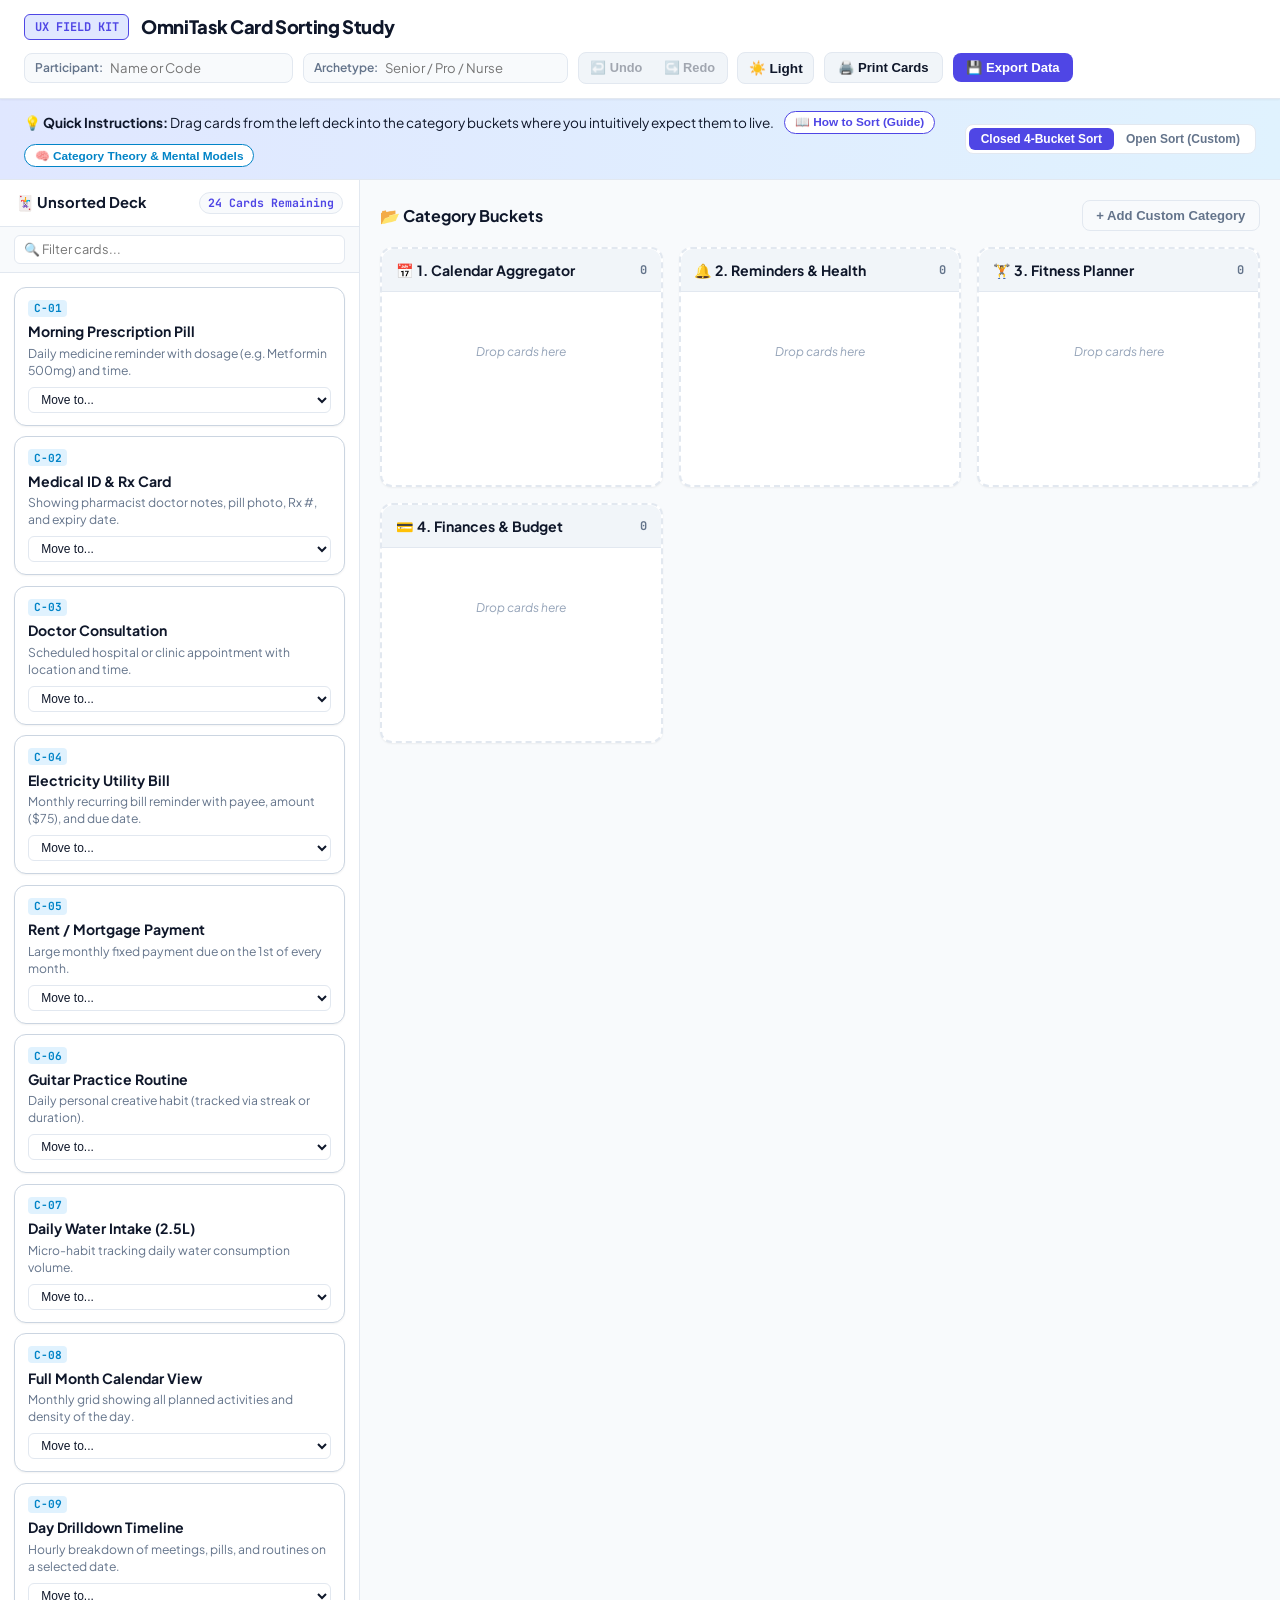
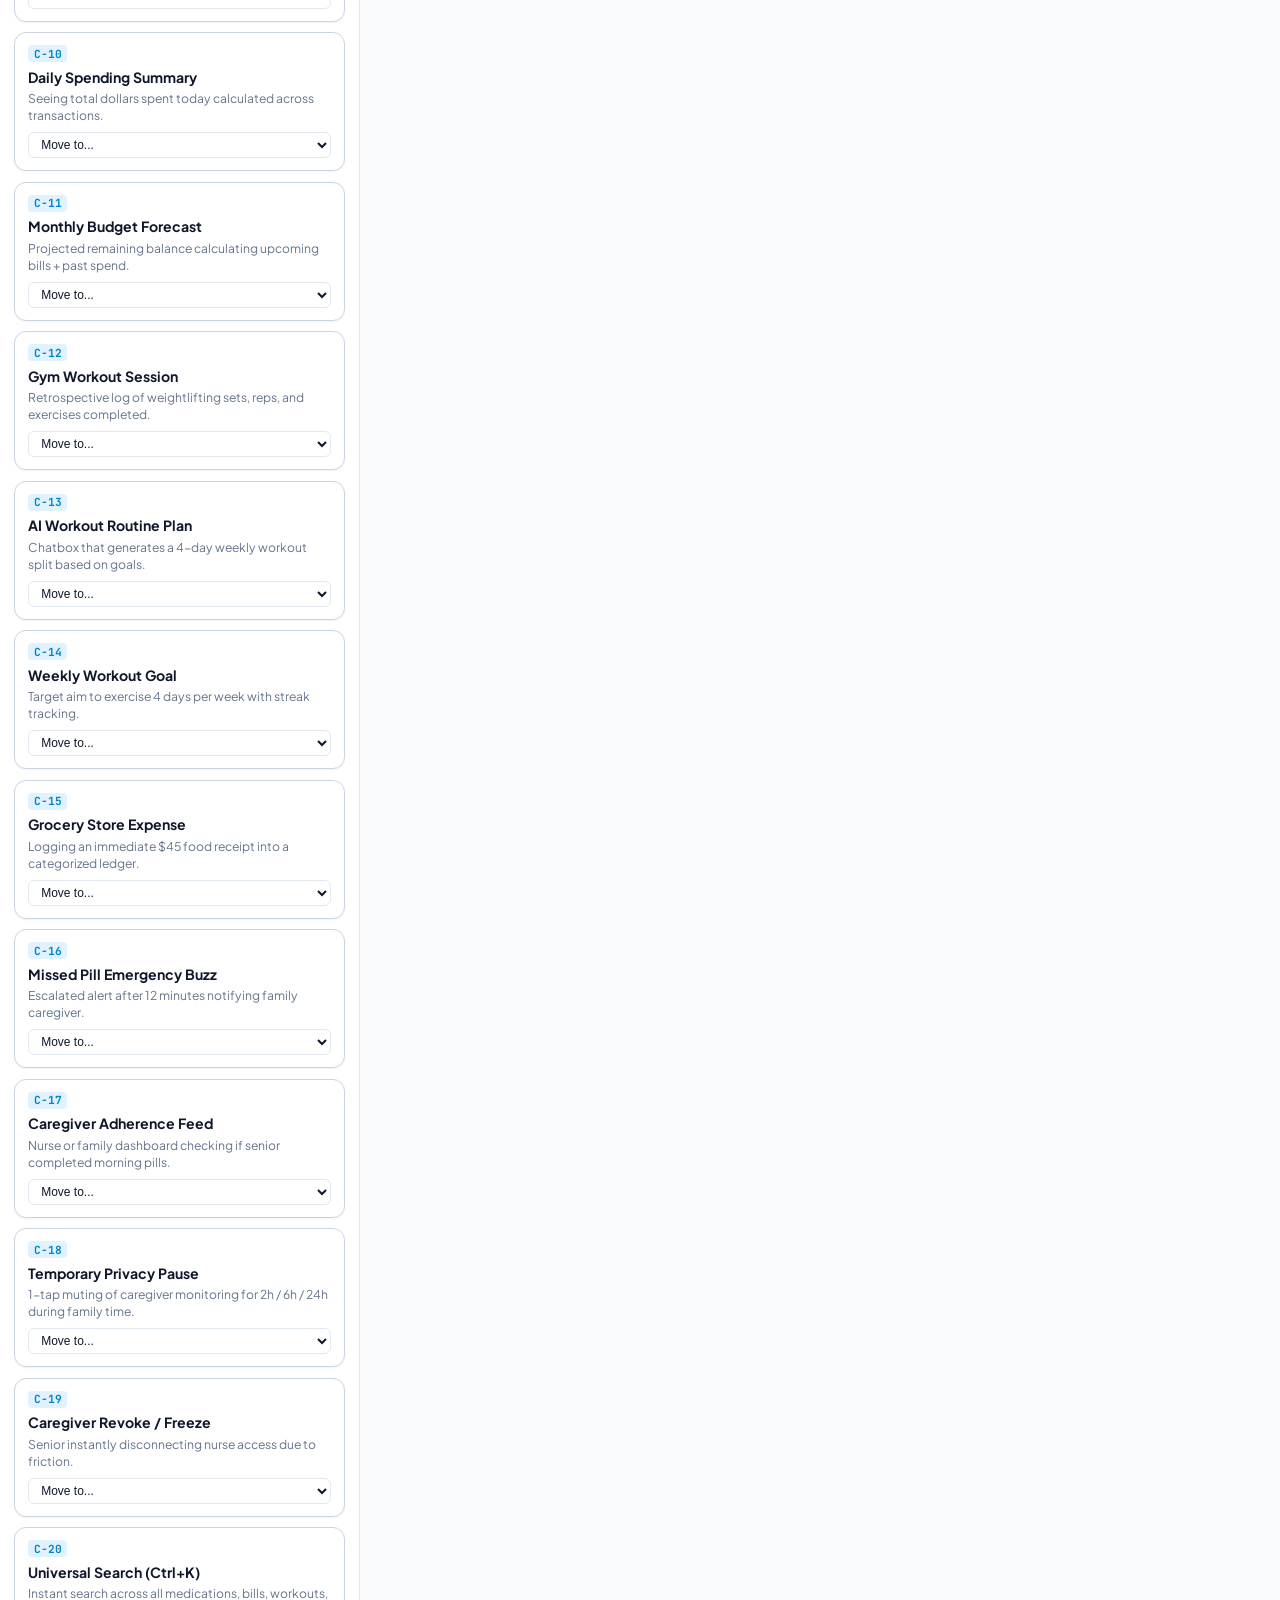
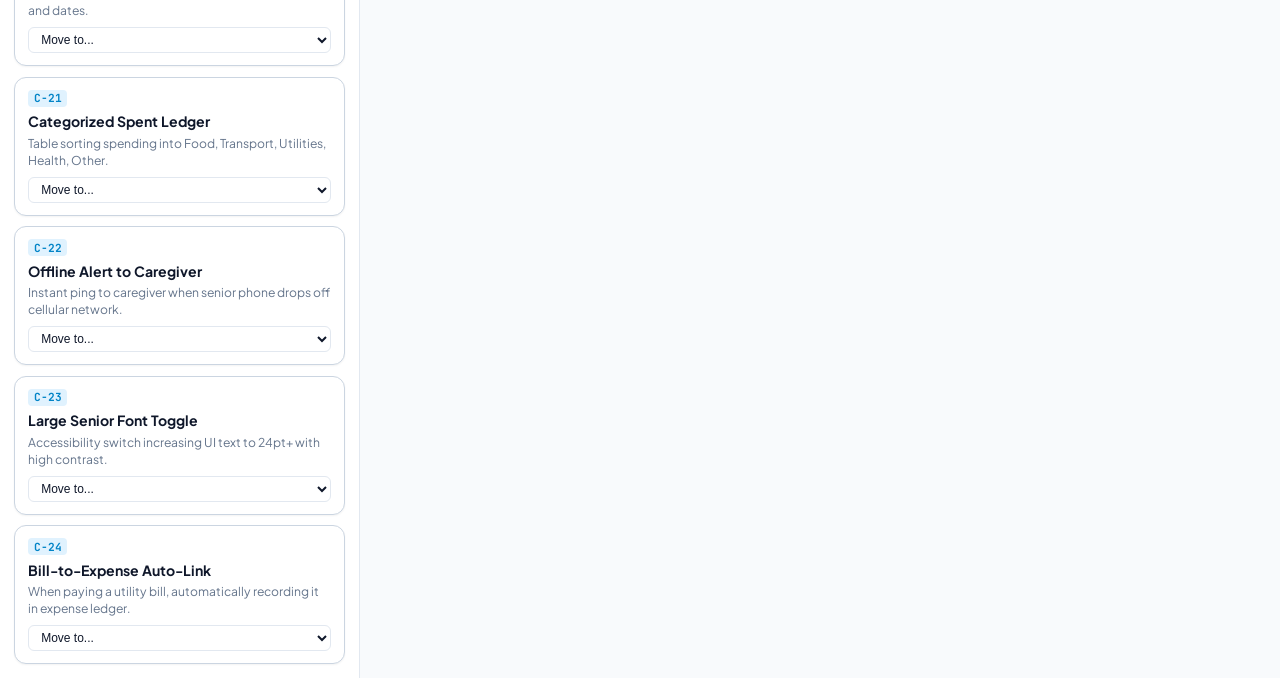
==== commit de70fa59: "feat(card-sort): add Category Theory, 4 vs 5 vs 6 tabs debate, and Open Sort Mental Models tabs to l" ====
--- a/card_sort.html
+++ b/card_sort.html
@@ -260,13 +260,14 @@
       flex-wrap: wrap;
       justify-content: space-between;
       align-items: center;
-      gap: 1rem;
+      gap: 0.85rem;
     }
 
     .intro-text-wrapper {
       display: flex;
       align-items: center;
-      gap: 0.75rem;
+      flex-wrap: wrap;
+      gap: 0.65rem;
       flex: 1;
     }
 
@@ -274,19 +275,30 @@
       background: var(--surface);
       color: var(--accent);
       border: 1px solid var(--accent);
-      padding: 0.2rem 0.55rem;
+      padding: 0.22rem 0.6rem;
       border-radius: 20px;
-      font-size: 0.72rem;
+      font-size: 0.74rem;
       font-weight: 700;
       cursor: pointer;
-      display: flex;
-      align-items: center;
-      gap: 0.3rem;
+      display: inline-flex;
+      align-items: center;
+      gap: 0.35rem;
       transition: all 0.15s;
     }
 
     .guide-chip:hover {
       background: var(--accent);
+      color: white;
+    }
+
+    .guide-chip-alt {
+      background: var(--surface);
+      color: var(--ocean);
+      border: 1px solid var(--ocean);
+    }
+
+    .guide-chip-alt:hover {
+      background: var(--ocean);
       color: white;
     }
 
@@ -543,11 +555,11 @@
       font-style: italic;
     }
 
-    /* Guide & Instructions Modal */
+    /* Modal Architecture with Tabs */
     .modal-backdrop {
       position: fixed;
       inset: 0;
-      background: rgba(0,0,0,0.6);
+      background: rgba(0,0,0,0.65);
       backdrop-filter: blur(4px);
       display: none;
       align-items: center;
@@ -560,27 +572,70 @@
       background: var(--surface);
       border: 1px solid var(--surface-border);
       border-radius: var(--radius);
-      max-width: 680px;
+      max-width: 760px;
       width: 100%;
-      max-height: 85vh;
+      max-height: 88vh;
       overflow-y: auto;
       padding: 1.5rem;
       display: flex;
       flex-direction: column;
-      gap: 1rem;
+      gap: 1.1rem;
       box-shadow: var(--shadow-md);
     }
 
+    .modal-header {
+      display: flex;
+      justify-content: space-between;
+      align-items: center;
+    }
+
     .modal-box h2 {
-      font-size: 1.2rem;
+      font-size: 1.25rem;
       font-weight: 800;
       color: var(--text);
     }
 
+    /* Modal Nav Tabs */
+    .modal-tabs {
+      display: flex;
+      gap: 0.4rem;
+      border-bottom: 1px solid var(--surface-border);
+      padding-bottom: 0.5rem;
+      overflow-x: auto;
+    }
+
+    .modal-tab-btn {
+      background: transparent;
+      border: none;
+      padding: 0.45rem 0.85rem;
+      border-radius: 6px;
+      font-size: 0.8rem;
+      font-weight: 700;
+      color: var(--text-muted);
+      cursor: pointer;
+      transition: all 0.15s;
+      white-space: nowrap;
+    }
+
+    .modal-tab-btn.active {
+      background: var(--accent-light);
+      color: var(--accent);
+    }
+
+    .modal-tab-content {
+      display: none;
+      flex-direction: column;
+      gap: 1rem;
+    }
+
+    .modal-tab-content.active {
+      display: flex;
+    }
+
     .guide-steps {
       display: flex;
       flex-direction: column;
-      gap: 0.85rem;
+      gap: 0.75rem;
     }
 
     .guide-step-card {
@@ -627,6 +682,35 @@
       border-radius: 8px;
       font-size: 0.8rem;
       line-height: 1.4;
+    }
+
+    .theory-box {
+      background: var(--bg);
+      border: 1px solid var(--surface-border);
+      border-radius: 8px;
+      padding: 1rem;
+      display: flex;
+      flex-direction: column;
+      gap: 0.5rem;
+    }
+
+    .theory-box h3 {
+      font-size: 0.95rem;
+      font-weight: 800;
+      color: var(--text);
+    }
+
+    .theory-box p, .theory-box li {
+      font-size: 0.8rem;
+      color: var(--text-muted);
+      line-height: 1.45;
+    }
+
+    .theory-box ul {
+      padding-left: 1.25rem;
+      display: flex;
+      flex-direction: column;
+      gap: 0.35rem;
     }
 
     .results-code {
@@ -746,7 +830,8 @@
   <div class="study-intro">
     <div class="intro-text-wrapper">
       <span>💡 <strong>Quick Instructions:</strong> Drag cards from the left deck into the category buckets where you intuitively expect them to live.</span>
-      <button class="guide-chip" onclick="openGuideModal()">📖 How to Do This Sort (Guide)</button>
+      <button class="guide-chip" onclick="openModalWithTab('tab-guide')">📖 How to Sort (Guide)</button>
+      <button class="guide-chip guide-chip-alt" onclick="openModalWithTab('tab-theory')">🧠 Category Theory & Mental Models</button>
     </div>
 
     <div class="sort-mode-switch">
@@ -783,54 +868,135 @@
     </section>
   </main>
 
-  <!-- Guide & Onboarding Modal -->
-  <div class="modal-backdrop" id="guideModal">
+  <!-- Master Information & Guide Modal with Tabs -->
+  <div class="modal-backdrop" id="infoModal">
     <div class="modal-box">
-      <h2>📖 How Card Sorting Works & Participant Guide</h2>
-      <p style="font-size: 0.85rem; color: var(--text-muted);">
-        Thank you for helping us design <strong>OmniTask</strong>! Card sorting is a proven UX research exercise that helps us understand how you naturally organize tasks, health reminders, and finances.
-      </p>
-
-      <div class="guide-steps">
-        <div class="guide-step-card">
-          <div class="step-num">1</div>
-          <div class="step-content">
-            <h3>Read the 24 Feature Cards</h3>
-            <p>On the left panel, you will see 24 cards representing everyday features (such as taking a prescription pill, paying an electricity bill, or logging a gym workout).</p>
+      <div class="modal-header">
+        <h2>📚 UX Card Sorting Knowledge Base & Guide</h2>
+        <button class="btn btn-secondary" style="padding: 0.25rem 0.6rem;" onclick="closeInfoModal()">✕</button>
+      </div>
+
+      <!-- Modal Tabs -->
+      <nav class="modal-tabs">
+        <button class="modal-tab-btn active" onclick="switchModalTab('tab-guide')">📖 1. How to Sort (Guide)</button>
+        <button class="modal-tab-btn" onclick="switchModalTab('tab-theory')">⚖️ 2. Why 4 vs 5 vs 6 Buckets?</button>
+        <button class="modal-tab-btn" onclick="switchModalTab('tab-patterns')">🧠 3. Open Sort Mental Models</button>
+        <button class="modal-tab-btn" onclick="switchModalTab('tab-cards')">🃏 4. 24 Cards Reference</button>
+      </nav>
+
+      <!-- Tab 1: How to Do the Sort -->
+      <div class="modal-tab-content active" id="tab-guide">
+        <div class="guide-steps">
+          <div class="guide-step-card">
+            <div class="step-num">1</div>
+            <div class="step-content">
+              <h3>Read the 24 Feature Cards</h3>
+              <p>On the left panel, browse the 24 cards representing everyday tasks (prescriptions, utility bills, workouts, habits, and caregiver alerts).</p>
+            </div>
+          </div>
+          <div class="guide-step-card">
+            <div class="step-num">2</div>
+            <div class="step-content">
+              <h3>Group Related Items Together</h3>
+              <p>Drag and drop cards into the category bucket where you would naturally expect to find them inside an app menu. (On phones, use the dropdown below each card).</p>
+            </div>
+          </div>
+          <div class="guide-step-card">
+            <div class="step-num">3</div>
+            <div class="step-content">
+              <h3>Rename or Create Custom Categories</h3>
+              <p>In Open Sort mode, click <em>"+ Add Custom Category"</em> or click any category header to type your own title!</p>
+            </div>
+          </div>
+          <div class="guide-step-card">
+            <div class="step-num">4</div>
+            <div class="step-content">
+              <h3>Export When Done</h3>
+              <p>When all 24 cards are placed, click <em>"💾 Export Data"</em> to generate your study results!</p>
+            </div>
           </div>
         </div>
 
+        <div class="reassurance-callout">
+          🌟 <strong>Golden Rule:</strong> There are <strong>no right or wrong answers</strong>! We are testing our design, not you. Place things wherever makes the most sense to your daily routine.
+        </div>
+      </div>
+
+      <!-- Tab 2: Why 4 Buckets? -->
+      <div class="modal-tab-content" id="tab-theory">
+        <div class="theory-box">
+          <h3>📱 The Mobile Bottom Navigation Rule (Hick's Law & Thumb Zone)</h3>
+          <p>
+            Industry design standards (Apple HIG and Google Material Design) strictly recommend <strong>3 to 5 bottom tabs</strong>. Exceeding 5 tabs creates tiny, cramped touch targets that cause misclicks (especially for elderly users with tremors).
+          </p>
+          <p>
+            Our baseline hypothesis uses <strong>4 tabs</strong> (<em>Home Calendar, Reminders & Health, Fitness, Finances</em>) by unifying Pills and Bills under "Reminders" because they share the same functional model:
+            $$\text{Due Date / Time} + \text{Mark-Done Action}$$
+          </p>
+        </div>
+
+        <div class="theory-box">
+          <h3>🔬 Competing Information Architecture Models We Are Testing</h3>
+          <ul>
+            <li><strong>Model 1 (Current 4-Tab Hub):</strong> <code>Calendar</code> | <code>Reminders & Health</code> | <code>Fitness</code> | <code>Finances</code></li>
+            <li><strong>Model 2 (5-Tab Health Split):</strong> <code>Calendar</code> | <code>Health & Rx</code> | <code>Tasks & Bills</code> | <code>Fitness</code> | <code>Finances</code></li>
+            <li><strong>Model 3 (5-Tab Safety Split):</strong> <code>Calendar</code> | <code>Routines & Bills</code> | <code>Fitness</code> | <code>Finances</code> | <code>Caregiver & Safety</code></li>
+            <li><strong>Model 4 (6-Tab Desktop Architecture):</strong> Separates Medications, Bills, Fitness, Habits, Caregiver, and Calendar into full standalone hubs.</li>
+          </ul>
+        </div>
+      </div>
+
+      <!-- Tab 3: Open Sort Mental Models -->
+      <div class="modal-tab-content" id="tab-patterns">
+        <div class="theory-box">
+          <h3>🧠 The 3 Common Mental Models in Open Card Sorting</h3>
+          <p>When participants do an Open Sort (with no pre-set categories), their groupings almost always reveal one of these three distinct psychological frameworks:</p>
+        </div>
+
         <div class="guide-step-card">
-          <div class="step-num">2</div>
+          <div class="step-num" style="background: var(--ocean);">A</div>
           <div class="step-content">
-            <h3>Group Related Items Together</h3>
-            <p>Drag and drop cards into the category bucket where you would naturally expect to find them inside an app navigation menu. (On phones, use the dropdown below each card).</p>
+            <h3>Pattern A: Domain-Specific Grouping (Common for Young Adults)</h3>
+            <p>Users create 5 to 6 distinct topical silos: <em>"Health & Meds"</em>, <em>"Bills & Payments"</em>, <em>"Exercise"</em>, <em>"Habits"</em>, <em>"Calendar"</em>, and <em>"Caregiver Settings"</em>.</p>
           </div>
         </div>
 
         <div class="guide-step-card">
-          <div class="step-num">3</div>
+          <div class="step-num" style="background: var(--sage);">B</div>
           <div class="step-content">
-            <h3>Rename or Create New Categories</h3>
-            <p>If the existing categories don't fit your mental model, click <em>"+ Add Custom Category"</em> or click on any category title to rename it!</p>
+            <h3>Pattern B: Urgency & Frequency Grouping (Common for Seniors)</h3>
+            <p>Seniors group by routine frequency: <em>"Things I Do Every Single Day"</em> (Pills, Water), <em>"Monthly Bills & Big Appointments"</em> (Rent, Doctor), and <em>"Emergency & Help"</em> (SOS Buzz, Caregiver).</p>
           </div>
         </div>
 
         <div class="guide-step-card">
-          <div class="step-num">4</div>
+          <div class="step-num" style="background: var(--violet);">C</div>
           <div class="step-content">
-            <h3>Export When Done</h3>
-            <p>When all 24 cards are placed, click <em>"💾 Export Data"</em> to generate your study results!</p>
+            <h3>Pattern C: Role-Based Grouping (Common for Nurses & Guardians)</h3>
+            <p>Healthcare professionals group by authority: <em>"Patient Daily View"</em> (Simple pills, Today feed), <em>"Caregiver Telemetry"</em> (Adherence feed, Medical ID), and <em>"Personal Finances"</em>.</p>
           </div>
         </div>
       </div>
 
-      <div class="reassurance-callout">
-        🌟 <strong>Golden Rule:</strong> There are <strong>no right or wrong answers</strong>! We are testing our design, not you. Place things wherever makes the most sense to your daily routine.
+      <!-- Tab 4: 24 Cards Reference -->
+      <div class="modal-tab-content" id="tab-cards">
+        <div class="theory-box">
+          <h3>🃏 Master 24-Card Taxonomy Breakdown</h3>
+          <p>24 cards represents the exact <strong>Goldilocks Zone (20–30 cards)</strong> in HCI research—offering full coverage across 4 domains + edge cases without inducing cognitive fatigue.</p>
+          <ul>
+            <li><strong>Health & Reminders (5 cards):</strong> C-01 (Pill), C-02 (Medical ID), C-03 (Doctor Appt), C-04 (Utility Bill), C-05 (Rent)</li>
+            <li><strong>Habits (2 cards):</strong> C-06 (Guitar Practice), C-07 (Daily Water Intake)</li>
+            <li><strong>Calendar Aggregator (3 cards):</strong> C-08 (Month Grid), C-09 (Day Timeline), C-10 (Daily Spend)</li>
+            <li><strong>Finances (3 cards):</strong> C-11 (Budget Forecast), C-15 (Grocery Expense), C-21 (Spent Ledger)</li>
+            <li><strong>Fitness (3 cards):</strong> C-12 (Gym Session), C-13 (AI Workout Plan), C-14 (Weekly Goal)</li>
+            <li><strong>Safety & Autonomy (4 cards):</strong> C-16 (Emergency Buzz), C-17 (Caregiver Feed), C-18 (Privacy Pause), C-19 (Caregiver Freeze)</li>
+            <li><strong>System & Accessibility (4 cards):</strong> C-20 (Ctrl+K Search), C-22 (Offline Alert), C-23 (Senior Font), C-24 (Bill-to-Expense Auto-Link)</li>
+          </ul>
+        </div>
       </div>
 
       <div style="display: flex; justify-content: flex-end;">
-        <button class="btn" onclick="closeGuideModal()">Got It, Let's Start!</button>
+        <button class="btn" onclick="closeInfoModal()">Close Guide</button>
       </div>
     </div>
   </div>
@@ -1156,15 +1322,30 @@
       renderCategories();
     }
 
-    /* Modals & Export */
-    function openGuideModal() {
-      document.getElementById('guideModal').style.display = 'flex';
-    }
-
-    function closeGuideModal() {
-      document.getElementById('guideModal').style.display = 'none';
-    }
-
+    /* Modal Navigation */
+    function openModalWithTab(tabId) {
+      document.getElementById('infoModal').style.display = 'flex';
+      switchModalTab(tabId);
+    }
+
+    function switchModalTab(tabId) {
+      document.querySelectorAll('.modal-tab-btn').forEach(btn => btn.classList.remove('active'));
+      document.querySelectorAll('.modal-tab-content').forEach(content => content.classList.remove('active'));
+
+      const targetContent = document.getElementById(tabId);
+      if (targetContent) targetContent.classList.add('active');
+
+      const btnIndex = ['tab-guide', 'tab-theory', 'tab-patterns', 'tab-cards'].indexOf(tabId);
+      if (btnIndex >= 0) {
+        document.querySelectorAll('.modal-tab-btn')[btnIndex].classList.add('active');
+      }
+    }
+
+    function closeInfoModal() {
+      document.getElementById('infoModal').style.display = 'none';
+    }
+
+    /* Export Results */
     function exportResults() {
       const pName = document.getElementById('pName').value || 'Anonymous Participant';
       const pRole = document.getElementById('pRole').value || 'General User';
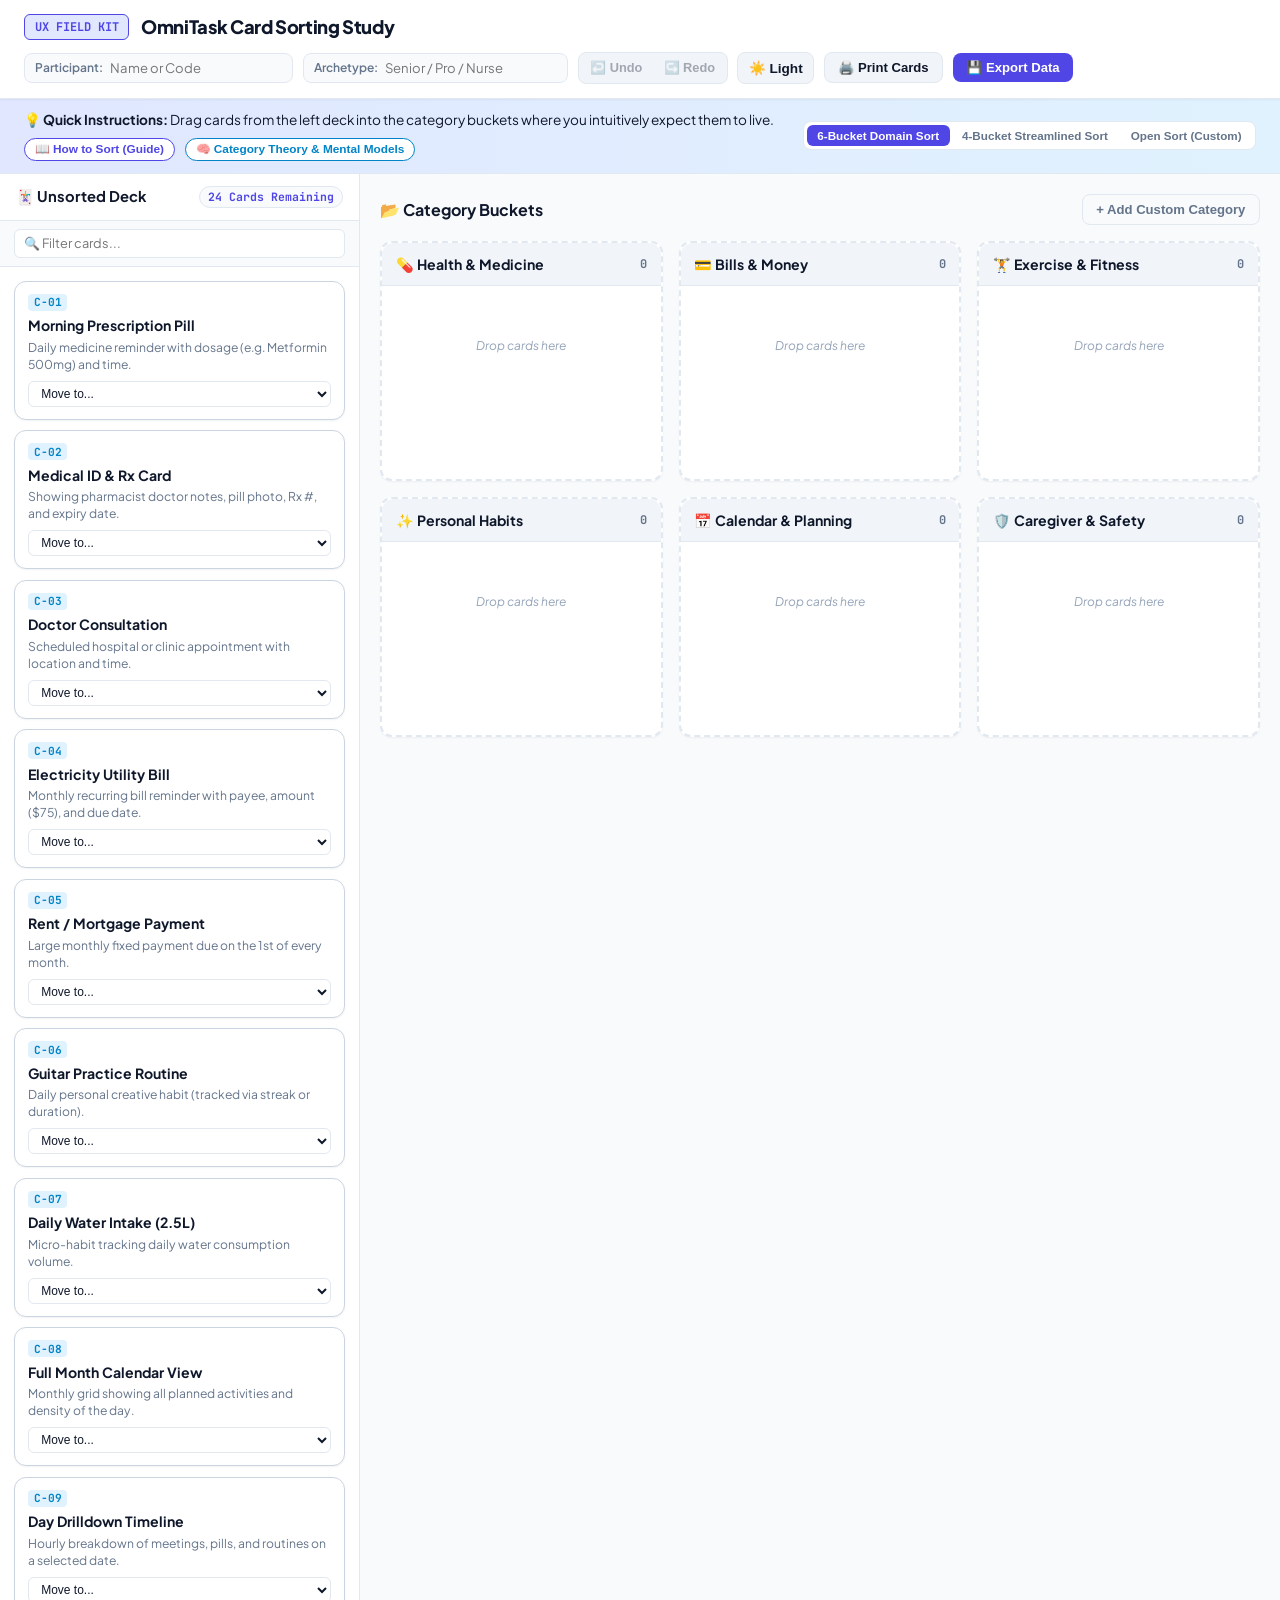
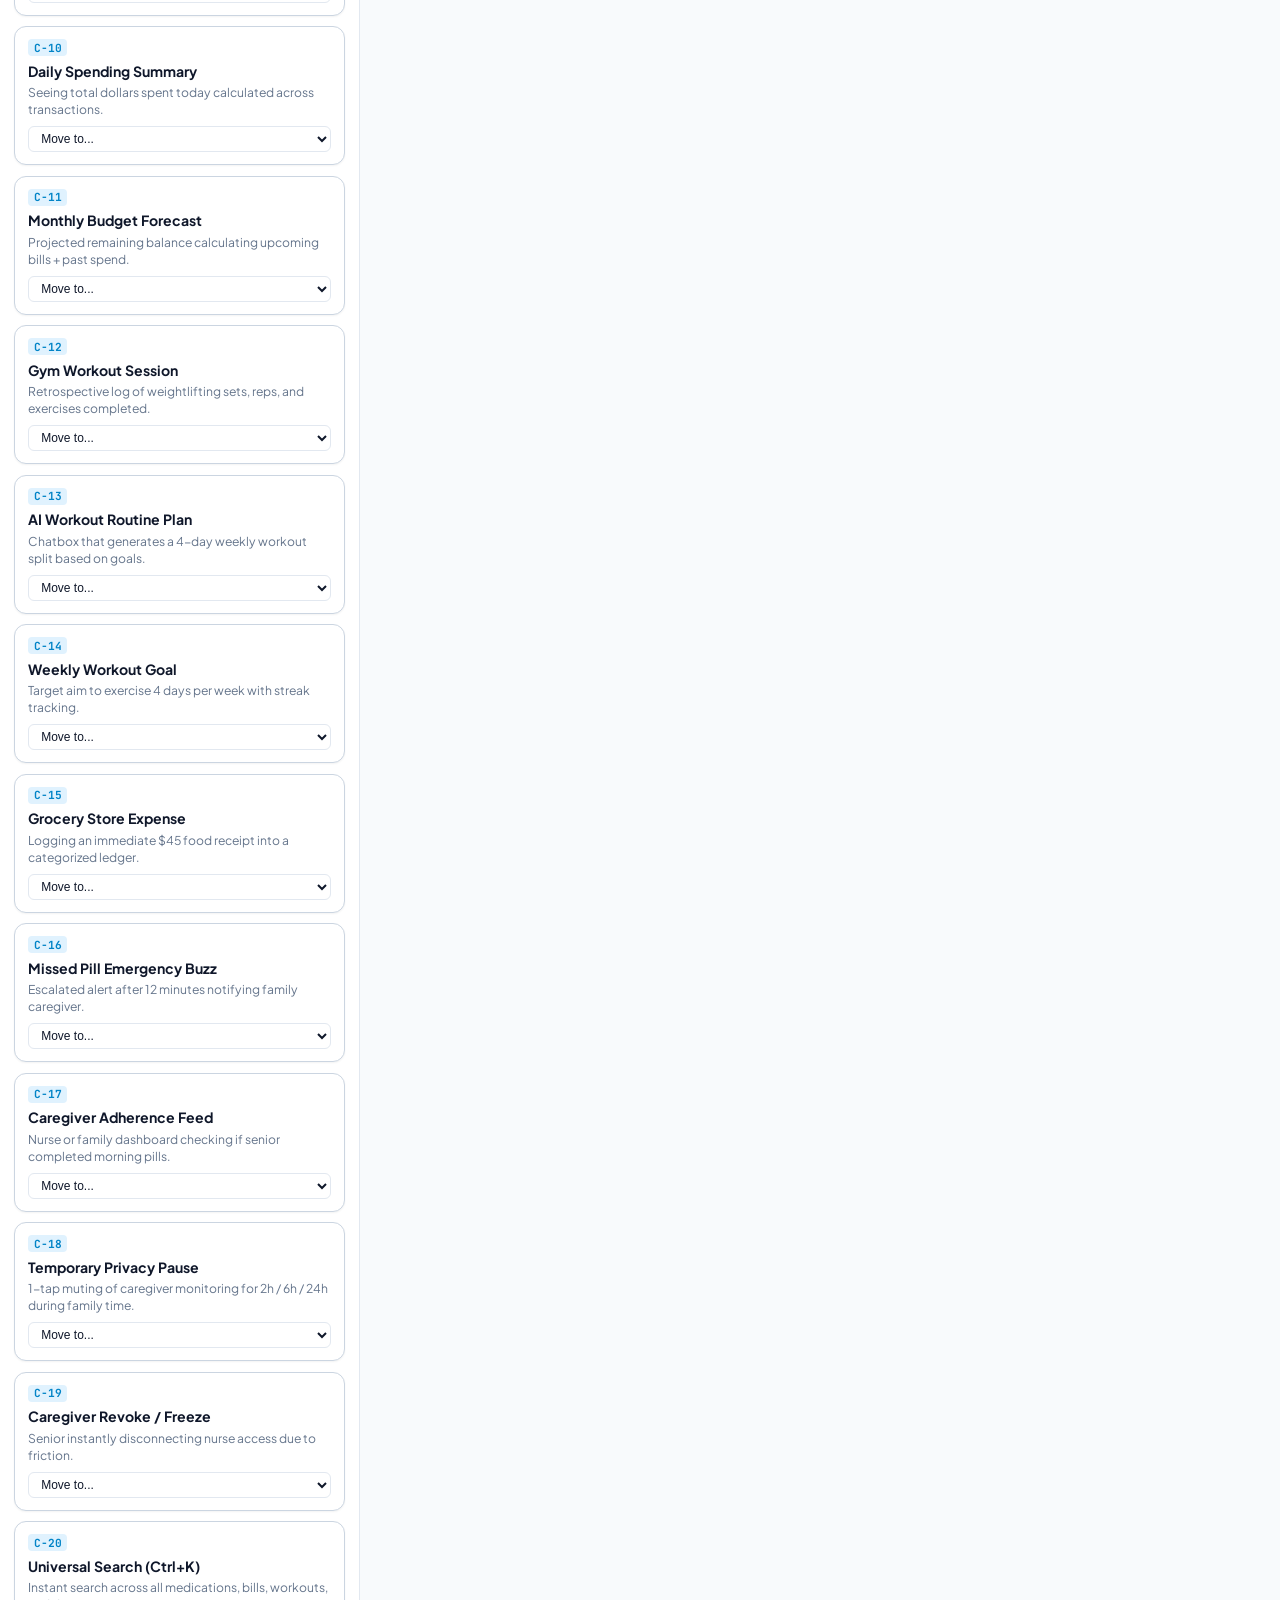
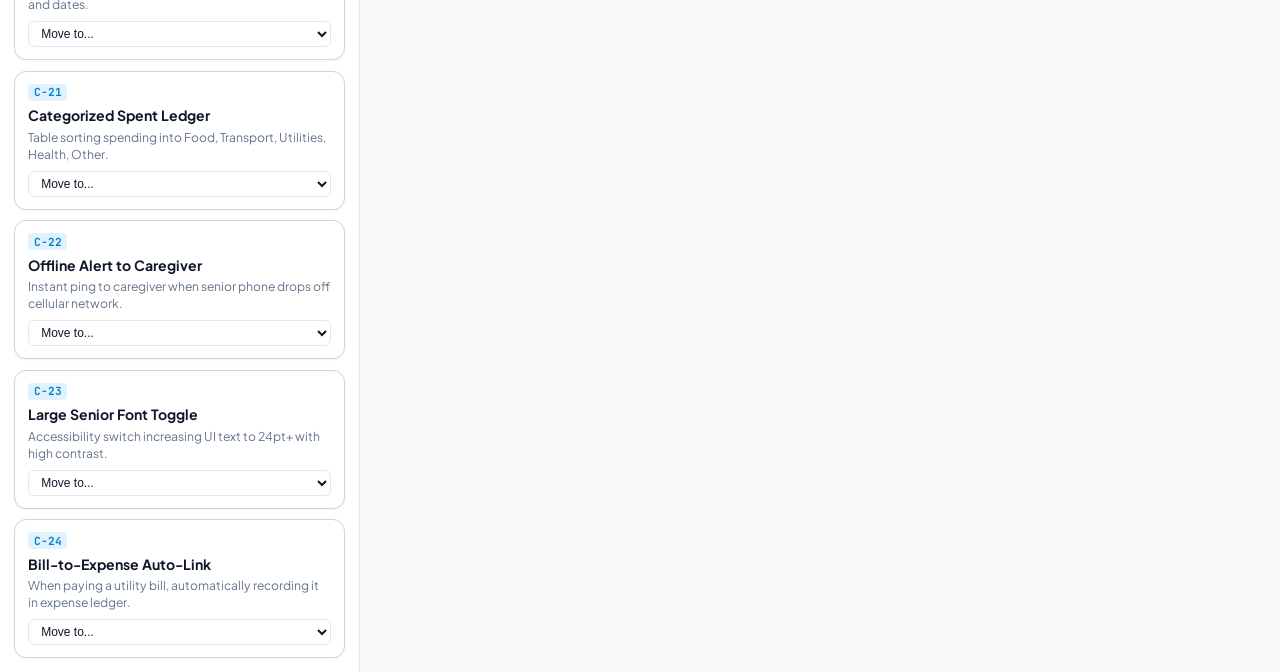
==== commit 757a7918: "feat(card-sort): add 6-Bucket Domain Closed Sort as active default with 4-Bucket and Open Sort switc" ====
--- a/card_sort.html
+++ b/card_sort.html
@@ -308,18 +308,20 @@
       border-radius: 8px;
       padding: 3px;
       border: 1px solid var(--surface-border);
+      gap: 2px;
     }
 
     .sort-mode-btn {
       background: transparent;
       border: none;
       color: var(--text-muted);
-      padding: 0.25rem 0.75rem;
+      padding: 0.25rem 0.65rem;
       border-radius: 6px;
-      font-size: 0.75rem;
-      font-weight: 600;
+      font-size: 0.73rem;
+      font-weight: 700;
       cursor: pointer;
       transition: all 0.15s;
+      white-space: nowrap;
     }
 
     .sort-mode-btn.active {
@@ -835,7 +837,8 @@
     </div>
 
     <div class="sort-mode-switch">
-      <button class="sort-mode-btn active" id="btnClosed" onclick="setSortMode('closed')">Closed 4-Bucket Sort</button>
+      <button class="sort-mode-btn active" id="btnClosed6" onclick="setSortMode('closed-6')">6-Bucket Domain Sort</button>
+      <button class="sort-mode-btn" id="btnClosed4" onclick="setSortMode('closed-4')">4-Bucket Streamlined Sort</button>
       <button class="sort-mode-btn" id="btnOpen" onclick="setSortMode('open')">Open Sort (Custom)</button>
     </div>
   </div>
@@ -879,7 +882,7 @@
       <!-- Modal Tabs -->
       <nav class="modal-tabs">
         <button class="modal-tab-btn active" onclick="switchModalTab('tab-guide')">📖 1. How to Sort (Guide)</button>
-        <button class="modal-tab-btn" onclick="switchModalTab('tab-theory')">⚖️ 2. Why 4 vs 5 vs 6 Buckets?</button>
+        <button class="modal-tab-btn" onclick="switchModalTab('tab-theory')">⚖️ 2. 6-Bucket vs 4-Bucket Debate</button>
         <button class="modal-tab-btn" onclick="switchModalTab('tab-patterns')">🧠 3. Open Sort Mental Models</button>
         <button class="modal-tab-btn" onclick="switchModalTab('tab-cards')">🃏 4. 24 Cards Reference</button>
       </nav>
@@ -922,26 +925,31 @@
         </div>
       </div>
 
-      <!-- Tab 2: Why 4 Buckets? -->
+      <!-- Tab 2: 6-Bucket vs 4-Bucket Debate -->
       <div class="modal-tab-content" id="tab-theory">
         <div class="theory-box">
-          <h3>📱 The Mobile Bottom Navigation Rule (Hick's Law & Thumb Zone)</h3>
+          <h3>📂 The 6-Bucket Domain Model (Targeting Natural Granularity)</h3>
           <p>
-            Industry design standards (Apple HIG and Google Material Design) strictly recommend <strong>3 to 5 bottom tabs</strong>. Exceeding 5 tabs creates tiny, cramped touch targets that cause misclicks (especially for elderly users with tremors).
+            This 6-bucket model isolates distinct life domains into dedicated categories to test whether users prefer granular domain separation:
           </p>
+          <ul>
+            <li><strong>💊 Health & Medicine:</strong> <code>C-01</code> (Pill), <code>C-02</code> (Medical ID), <code>C-03</code> (Doctor Appt), <code>C-16</code> (Emergency Buzz)</li>
+            <li><strong>💳 Bills & Money:</strong> <code>C-04</code> (Utility Bill), <code>C-05</code> (Rent), <code>C-15</code> (Grocery Expense), <code>C-21</code> (Spent Ledger)</li>
+            <li><strong>🏋️ Exercise & Fitness:</strong> <code>C-12</code> (Gym Session), <code>C-13</code> (AI Workout), <code>C-14</code> (Weekly Goal)</li>
+            <li><strong>✨ Personal Habits:</strong> <code>C-06</code> (Guitar), <code>C-07</code> (Water Intake)</li>
+            <li><strong>📅 Calendar & Planning:</strong> <code>C-08</code> (Month View), <code>C-09</code> (Day Timeline), <code>C-10</code> (Daily Spend)</li>
+            <li><strong>🛡️ Caregiver & Safety:</strong> <code>C-17</code> (Caregiver Feed), <code>C-18</code> (Privacy Pause), <code>C-19</code> (Caregiver Freeze)</li>
+          </ul>
+        </div>
+
+        <div class="theory-box">
+          <h3>📱 The 4-Bucket Streamlined Model (Mobile Thumb-Zone Rule)</h3>
           <p>
-            Our baseline hypothesis uses <strong>4 tabs</strong> (<em>Home Calendar, Reminders & Health, Fitness, Finances</em>) by unifying Pills and Bills under "Reminders" because they share the same functional model:
-            $$\text{Due Date / Time} + \text{Mark-Done Action}$$
+            Apple HIG and Material Design 3 recommend <strong>3 to 5 bottom tabs</strong>. The 4-bucket model consolidates Pills and Bills under "Reminders" ($ \text{Due Date} + \text{Mark Done} $) to keep the mobile bottom navigation uncluttered.
           </p>
-        </div>
-
-        <div class="theory-box">
-          <h3>🔬 Competing Information Architecture Models We Are Testing</h3>
           <ul>
-            <li><strong>Model 1 (Current 4-Tab Hub):</strong> <code>Calendar</code> | <code>Reminders & Health</code> | <code>Fitness</code> | <code>Finances</code></li>
-            <li><strong>Model 2 (5-Tab Health Split):</strong> <code>Calendar</code> | <code>Health & Rx</code> | <code>Tasks & Bills</code> | <code>Fitness</code> | <code>Finances</code></li>
-            <li><strong>Model 3 (5-Tab Safety Split):</strong> <code>Calendar</code> | <code>Routines & Bills</code> | <code>Fitness</code> | <code>Finances</code> | <code>Caregiver & Safety</code></li>
-            <li><strong>Model 4 (6-Tab Desktop Architecture):</strong> Separates Medications, Bills, Fitness, Habits, Caregiver, and Calendar into full standalone hubs.</li>
+            <li><strong>Model A (4-Tab Hub):</strong> <code>Calendar</code> | <code>Reminders & Health</code> | <code>Fitness</code> | <code>Finances</code></li>
+            <li><strong>Model B (6-Domain Hub):</strong> The 6 dedicated categories above.</li>
           </ul>
         </div>
       </div>
@@ -1050,7 +1058,7 @@
       { id: 'C-24', title: 'Bill-to-Expense Auto-Link', desc: 'When paying a utility bill, automatically recording it in expense ledger.' }
     ];
 
-    let currentMode = 'closed';
+    let currentMode = 'closed-6'; // 'closed-6' | 'closed-4' | 'open'
     let categories = [];
     let cardPlacements = {}; // cardId -> categoryId or null (deck)
     let searchFilter = '';
@@ -1090,8 +1098,7 @@
       cardPlacements = prevState.cardPlacements;
       currentMode = prevState.currentMode;
 
-      document.getElementById('btnClosed').classList.toggle('active', currentMode === 'closed');
-      document.getElementById('btnOpen').classList.toggle('active', currentMode === 'open');
+      updateModeSwitchButtons();
 
       renderDeck();
       renderCategories();
@@ -1112,12 +1119,17 @@
       cardPlacements = nextState.cardPlacements;
       currentMode = nextState.currentMode;
 
-      document.getElementById('btnClosed').classList.toggle('active', currentMode === 'closed');
-      document.getElementById('btnOpen').classList.toggle('active', currentMode === 'open');
+      updateModeSwitchButtons();
 
       renderDeck();
       renderCategories();
       updateHistoryButtons();
+    }
+
+    function updateModeSwitchButtons() {
+      document.getElementById('btnClosed6').classList.toggle('active', currentMode === 'closed-6');
+      document.getElementById('btnClosed4').classList.toggle('active', currentMode === 'closed-4');
+      document.getElementById('btnOpen').classList.toggle('active', currentMode === 'open');
     }
 
     function init() {
@@ -1153,7 +1165,18 @@
     }
 
     function setupCategories() {
-      if (currentMode === 'closed') {
+      if (currentMode === 'closed-6') {
+        // 6-Bucket Specific Domain Groupings
+        categories = [
+          { id: 'cat-health', title: '💊 Health & Medicine' },
+          { id: 'cat-bills', title: '💳 Bills & Money' },
+          { id: 'cat-fitness', title: '🏋️ Exercise & Fitness' },
+          { id: 'cat-habits', title: '✨ Personal Habits' },
+          { id: 'cat-calendar', title: '📅 Calendar & Planning' },
+          { id: 'cat-caregiver', title: '🛡️ Caregiver & Safety' }
+        ];
+      } else if (currentMode === 'closed-4') {
+        // 4-Bucket Streamlined Bottom-Nav Groupings
         categories = [
           { id: 'cat-home', title: '📅 1. Calendar Aggregator' },
           { id: 'cat-reminders', title: '🔔 2. Reminders & Health' },
@@ -1161,6 +1184,7 @@
           { id: 'cat-finances', title: '💳 4. Finances & Budget' }
         ];
       } else {
+        // Open Sort Mode
         categories = [
           { id: 'cat-custom-1', title: 'Group 1 (Click to Rename)' },
           { id: 'cat-custom-2', title: 'Group 2 (Click to Rename)' }
@@ -1174,8 +1198,7 @@
       if (confirm("Switching modes will reset current card placements. Continue?")) {
         saveState();
         currentMode = mode;
-        document.getElementById('btnClosed').classList.toggle('active', mode === 'closed');
-        document.getElementById('btnOpen').classList.toggle('active', mode === 'open');
+        updateModeSwitchButtons();
         setupCategories();
         renderDeck();
         renderCategories();
@@ -1249,7 +1272,7 @@
 
         bucket.innerHTML = `
           <div class="bucket-header">
-            <input type="text" class="bucket-title-input" value="${cat.title}" onchange="updateCategoryTitle('${cat.id}', this.value)" ${currentMode === 'closed' ? 'readonly' : ''}>
+            <input type="text" class="bucket-title-input" value="${cat.title}" onchange="updateCategoryTitle('${cat.id}', this.value)" ${currentMode.startsWith('closed') ? 'readonly' : ''}>
             <span class="bucket-count">${assignedCards.length}</span>
           </div>
           <div class="bucket-cards" id="cards-container-${cat.id}">
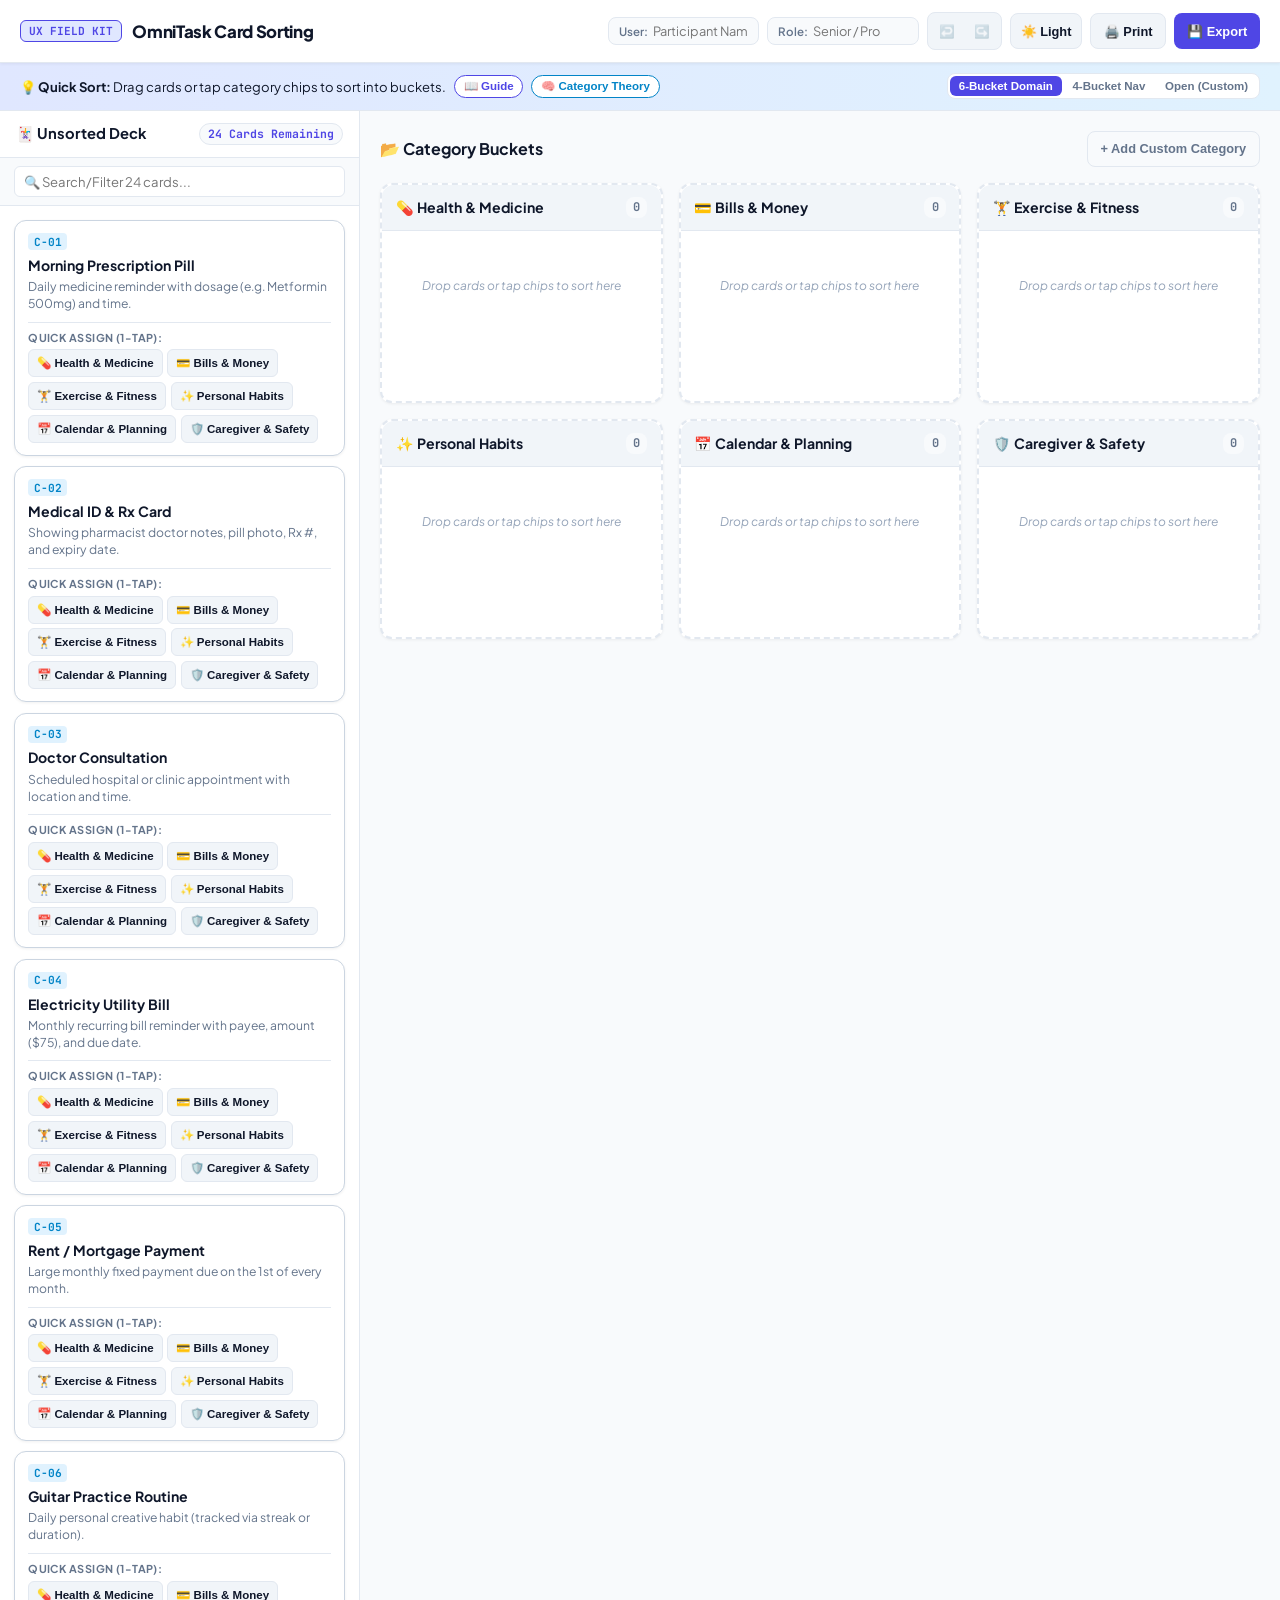
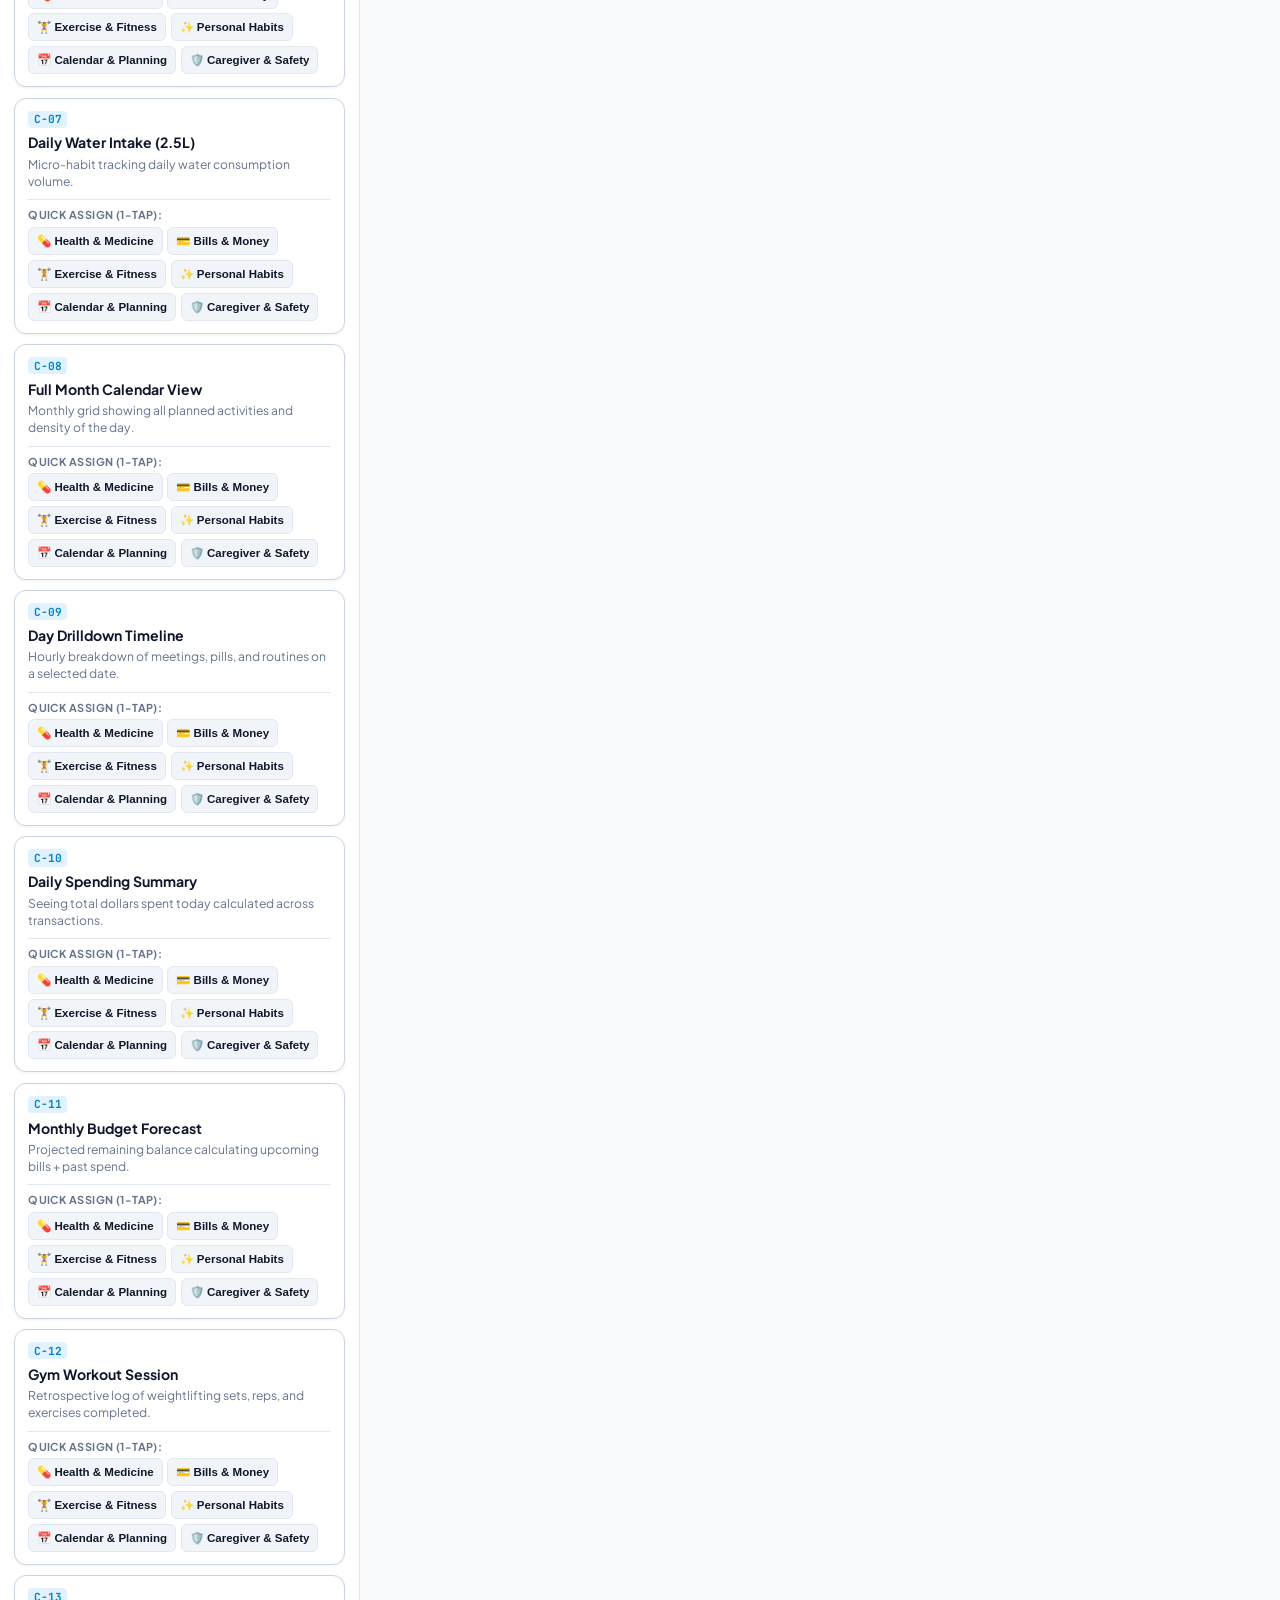
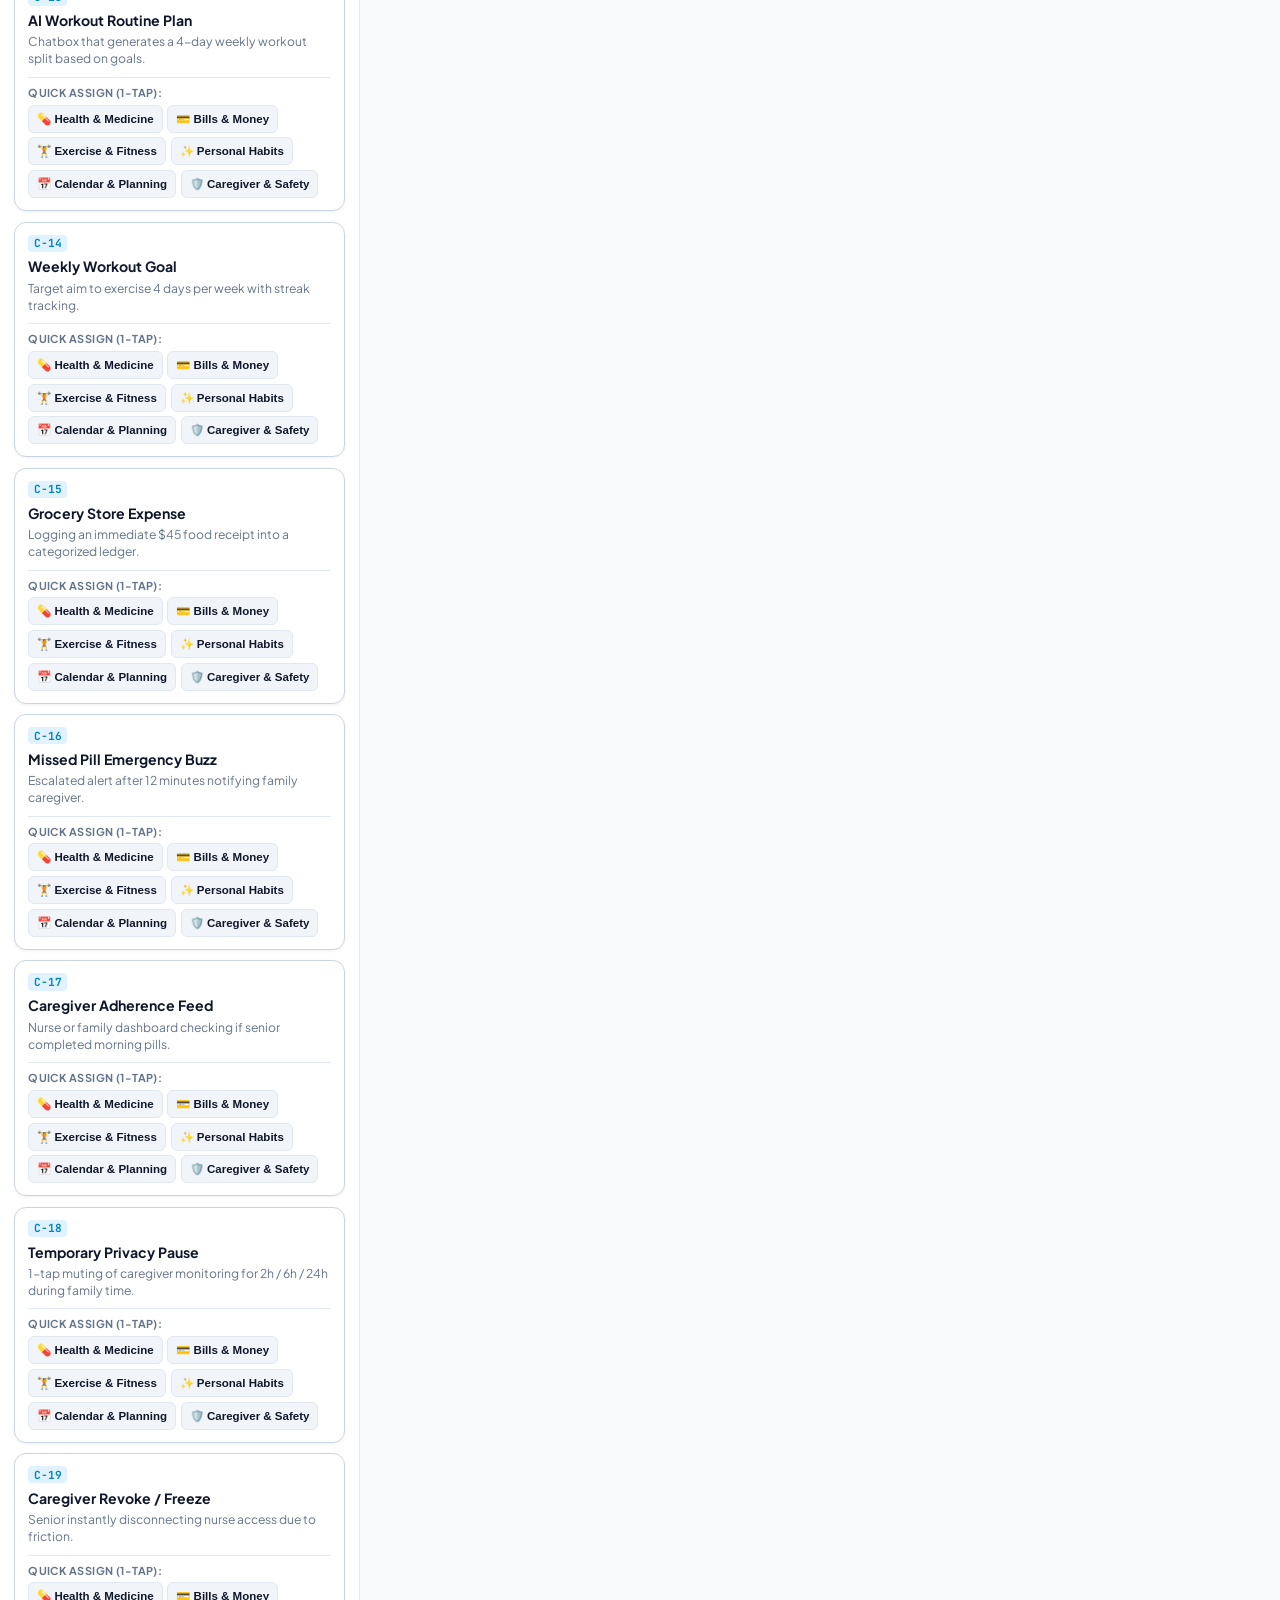
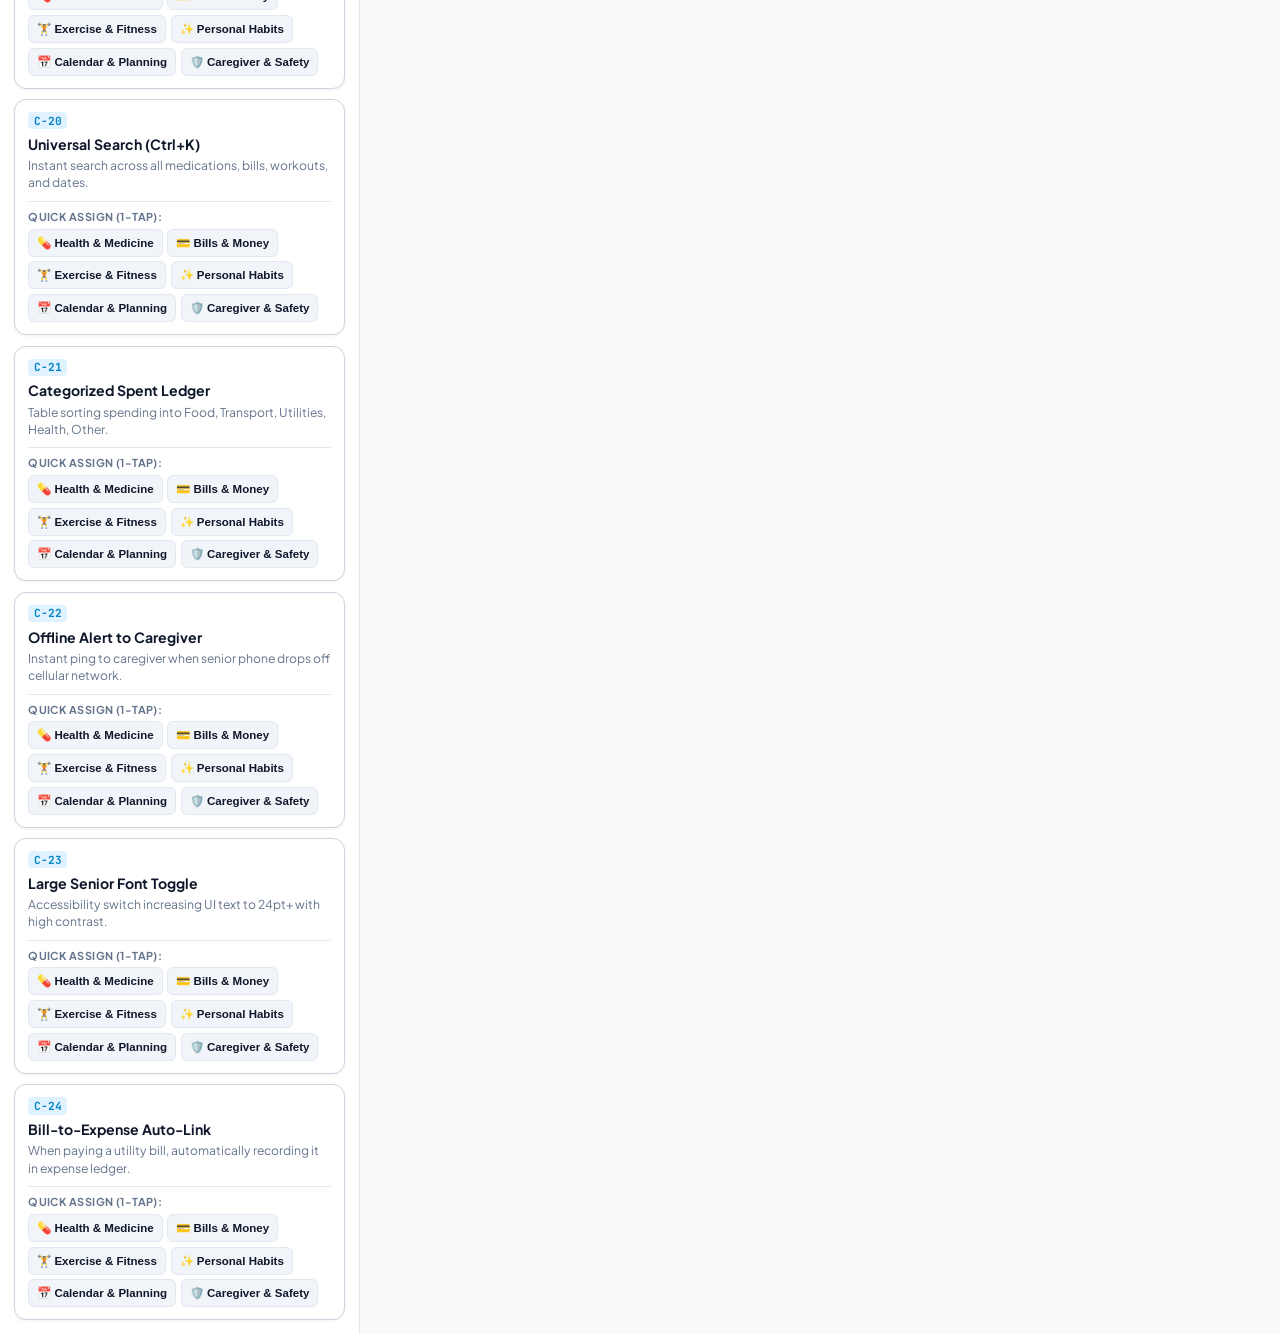
==== commit aacb358c: "feat(card-sort): optimize layout across mobile phone, tablet, and laptop with quick-assign chips and" ====
--- a/card_sort.html
+++ b/card_sort.html
@@ -2,11 +2,11 @@
 <html lang="en" data-theme="light">
 <head>
   <meta charset="UTF-8">
-  <meta name="viewport" content="width=device-width, initial-scale=1.0">
+  <meta name="viewport" content="width=device-width, initial-scale=1.0, maximum-scale=1.0, user-scalable=no">
   <title>OmniTask — UX Card Sorting Field Study & Analysis Tool</title>
   <link rel="preconnect" href="https://fonts.googleapis.com">
   <link rel="preconnect" href="https://fonts.gstatic.com" crossorigin>
-  <link href="https://fonts.googleapis.com/css2?family=Plus+Jakarta+Sans:wght@400;500;600;700;800&family=JetBrains+Mono:wght@400;600&display=swap" rel="stylesheet">
+  <link href="https://fonts.googleapis.com/css2?family=Plus+Jakarta+Sans:wght@400;500;600;700;800&family=JetBrains+Mono:wght@400;600;700&display=swap" rel="stylesheet">
   <style>
     /* CSS Variables for Light & Dark Themes */
     :root[data-theme="light"] {
@@ -32,8 +32,8 @@
       --violet: #9333ea;
       --violet-bg: #f3e8ff;
       --red: #dc2626;
-      --shadow-sm: 0 1px 2px rgba(0,0,0,0.05);
-      --shadow-md: 0 4px 12px rgba(15, 23, 42, 0.08);
+      --shadow-sm: 0 1px 3px rgba(0,0,0,0.06);
+      --shadow-md: 0 4px 14px rgba(15, 23, 42, 0.08);
       --radius: 12px;
     }
 
@@ -60,12 +60,17 @@
       --violet: #c084fc;
       --violet-bg: rgba(192, 132, 252, 0.12);
       --red: #f87171;
-      --shadow-sm: 0 1px 2px rgba(0,0,0,0.3);
+      --shadow-sm: 0 1px 3px rgba(0,0,0,0.3);
       --shadow-md: 0 4px 16px rgba(0,0,0,0.4);
       --radius: 12px;
     }
 
-    * { box-sizing: border-box; margin: 0; padding: 0; }
+    * { 
+      box-sizing: border-box; 
+      margin: 0; 
+      padding: 0; 
+      touch-action: manipulation;
+    }
 
     body {
       font-family: 'Plus Jakarta Sans', -apple-system, BlinkMacSystemFont, sans-serif;
@@ -75,18 +80,19 @@
       display: flex;
       flex-direction: column;
       transition: background-color 0.25s ease, color 0.25s ease;
+      -webkit-font-smoothing: antialiased;
     }
 
     /* Screen Header */
     header {
       background: var(--surface);
       border-bottom: 1px solid var(--surface-border);
-      padding: 0.85rem 1.5rem;
+      padding: 0.75rem 1.25rem;
       display: flex;
       flex-wrap: wrap;
       justify-content: space-between;
       align-items: center;
-      gap: 0.75rem;
+      gap: 0.65rem;
       position: sticky;
       top: 0;
       z-index: 100;
@@ -96,22 +102,22 @@
     .brand-title {
       display: flex;
       align-items: center;
-      gap: 0.75rem;
+      gap: 0.65rem;
     }
 
     .brand-badge {
       background: var(--accent-light);
       color: var(--accent);
       border: 1px solid var(--accent);
-      padding: 0.25rem 0.6rem;
+      padding: 0.2rem 0.5rem;
       border-radius: 6px;
-      font-size: 0.75rem;
+      font-size: 0.7rem;
       font-weight: 700;
       font-family: 'JetBrains Mono', monospace;
     }
 
     .brand-title h1 {
-      font-size: 1.15rem;
+      font-size: 1.05rem;
       font-weight: 800;
       letter-spacing: -0.02em;
     }
@@ -120,21 +126,21 @@
       display: flex;
       align-items: center;
       flex-wrap: wrap;
-      gap: 0.6rem;
+      gap: 0.5rem;
     }
 
     .input-group {
       display: flex;
       align-items: center;
-      gap: 0.4rem;
+      gap: 0.35rem;
       background: var(--bg);
-      padding: 0.35rem 0.65rem;
+      padding: 0.3rem 0.6rem;
       border-radius: 8px;
       border: 1px solid var(--surface-border);
     }
 
     .input-group label {
-      font-size: 0.75rem;
+      font-size: 0.72rem;
       color: var(--text-muted);
       font-weight: 600;
     }
@@ -143,24 +149,27 @@
       background: transparent;
       border: none;
       color: var(--text);
-      font-size: 0.82rem;
+      font-size: 0.8rem;
       outline: none;
       font-family: inherit;
+      width: 95px;
     }
 
     .btn {
       background: var(--accent);
       color: white;
       border: none;
-      padding: 0.45rem 0.85rem;
+      padding: 0.45rem 0.8rem;
       border-radius: 8px;
-      font-size: 0.82rem;
+      font-size: 0.8rem;
       font-weight: 600;
       cursor: pointer;
       display: inline-flex;
       align-items: center;
-      gap: 0.4rem;
+      justify-content: center;
+      gap: 0.35rem;
       transition: all 0.18s ease;
+      min-height: 36px;
     }
 
     .btn:hover:not(:disabled) {
@@ -201,14 +210,15 @@
       background: var(--surface-hover);
       border: 1px solid var(--surface-border);
       color: var(--text);
-      padding: 0.45rem 0.65rem;
+      padding: 0.4rem 0.6rem;
       border-radius: 8px;
-      font-size: 0.85rem;
+      font-size: 0.8rem;
       cursor: pointer;
       display: flex;
       align-items: center;
-      gap: 0.35rem;
+      gap: 0.3rem;
       font-weight: 600;
+      min-height: 36px;
     }
 
     .theme-toggle-btn:hover {
@@ -229,15 +239,16 @@
       background: transparent;
       border: none;
       color: var(--text);
-      padding: 0.35rem 0.6rem;
+      padding: 0.35rem 0.55rem;
       border-radius: 6px;
-      font-size: 0.8rem;
+      font-size: 0.78rem;
       font-weight: 600;
       cursor: pointer;
       display: flex;
       align-items: center;
-      gap: 0.25rem;
+      gap: 0.2rem;
       transition: all 0.15s;
+      min-height: 32px;
     }
 
     .history-btn:hover:not(:disabled) {
@@ -254,20 +265,20 @@
     .study-intro {
       background: linear-gradient(90deg, var(--accent-light) 0%, var(--ocean-bg) 100%);
       border-bottom: 1px solid var(--surface-border);
-      padding: 0.75rem 1.5rem;
-      font-size: 0.85rem;
+      padding: 0.65rem 1.25rem;
+      font-size: 0.82rem;
       display: flex;
       flex-wrap: wrap;
       justify-content: space-between;
       align-items: center;
-      gap: 0.85rem;
+      gap: 0.75rem;
     }
 
     .intro-text-wrapper {
       display: flex;
       align-items: center;
       flex-wrap: wrap;
-      gap: 0.65rem;
+      gap: 0.5rem;
       flex: 1;
     }
 
@@ -275,14 +286,14 @@
       background: var(--surface);
       color: var(--accent);
       border: 1px solid var(--accent);
-      padding: 0.22rem 0.6rem;
+      padding: 0.2rem 0.55rem;
       border-radius: 20px;
-      font-size: 0.74rem;
+      font-size: 0.72rem;
       font-weight: 700;
       cursor: pointer;
       display: inline-flex;
       align-items: center;
-      gap: 0.35rem;
+      gap: 0.3rem;
       transition: all 0.15s;
     }
 
@@ -306,18 +317,20 @@
       display: flex;
       background: var(--surface);
       border-radius: 8px;
-      padding: 3px;
+      padding: 2px;
       border: 1px solid var(--surface-border);
       gap: 2px;
+      overflow-x: auto;
+      max-width: 100%;
     }
 
     .sort-mode-btn {
       background: transparent;
       border: none;
       color: var(--text-muted);
-      padding: 0.25rem 0.65rem;
+      padding: 0.25rem 0.55rem;
       border-radius: 6px;
-      font-size: 0.73rem;
+      font-size: 0.72rem;
       font-weight: 700;
       cursor: pointer;
       transition: all 0.15s;
@@ -327,6 +340,40 @@
     .sort-mode-btn.active {
       background: var(--accent);
       color: white;
+    }
+
+    /* Mobile View Tabs Switcher (Only visible on small screens) */
+    .mobile-view-tabs {
+      display: none;
+      background: var(--surface);
+      border-bottom: 1px solid var(--surface-border);
+      padding: 0.4rem 0.75rem;
+      gap: 0.5rem;
+      position: sticky;
+      top: 54px;
+      z-index: 90;
+    }
+
+    .mobile-tab-btn {
+      flex: 1;
+      padding: 0.5rem;
+      border-radius: 8px;
+      border: 1px solid var(--surface-border);
+      background: var(--bg);
+      color: var(--text-muted);
+      font-size: 0.8rem;
+      font-weight: 700;
+      display: flex;
+      align-items: center;
+      justify-content: center;
+      gap: 0.4rem;
+      cursor: pointer;
+    }
+
+    .mobile-tab-btn.active {
+      background: var(--accent-light);
+      color: var(--accent);
+      border-color: var(--accent);
     }
 
     /* Workspace */
@@ -345,6 +392,7 @@
       display: flex;
       flex-direction: column;
       height: 100%;
+      min-width: 0;
     }
 
     .panel-header {
@@ -385,9 +433,9 @@
       background: var(--surface);
       border: 1px solid var(--surface-border);
       border-radius: 6px;
-      padding: 0.35rem 0.6rem;
+      padding: 0.4rem 0.6rem;
       color: var(--text);
-      font-size: 0.8rem;
+      font-size: 0.82rem;
       outline: none;
       font-family: inherit;
     }
@@ -456,15 +504,62 @@
       line-height: 1.4;
     }
 
-    .mobile-move-select {
-      margin-top: 0.5rem;
-      width: 100%;
-      background: var(--surface);
+    /* 1-Tap Quick Assign Chips (Touch & Responsive Friendly) */
+    .quick-assign-wrapper {
+      margin-top: 0.6rem;
+      padding-top: 0.5rem;
+      border-top: 1px solid var(--surface-border);
+      display: flex;
+      flex-direction: column;
+      gap: 0.35rem;
+    }
+
+    .quick-assign-label {
+      font-size: 0.68rem;
+      color: var(--text-muted);
+      font-weight: 700;
+      text-transform: uppercase;
+      letter-spacing: 0.04em;
+    }
+
+    .quick-assign-chips {
+      display: flex;
+      flex-wrap: wrap;
+      gap: 0.3rem;
+    }
+
+    .chip-btn {
+      background: var(--surface-hover);
+      border: 1px solid var(--surface-border);
       color: var(--text);
-      border: 1px solid var(--surface-border);
+      padding: 0.25rem 0.5rem;
       border-radius: 6px;
-      padding: 0.25rem 0.5rem;
-      font-size: 0.75rem;
+      font-size: 0.72rem;
+      font-weight: 600;
+      cursor: pointer;
+      display: inline-flex;
+      align-items: center;
+      gap: 0.25rem;
+      transition: all 0.12s;
+      min-height: 28px;
+    }
+
+    .chip-btn:hover {
+      background: var(--accent);
+      color: white;
+      border-color: var(--accent);
+      transform: scale(1.03);
+    }
+
+    .chip-btn.chip-deck {
+      background: var(--amber-bg);
+      color: var(--amber);
+      border-color: var(--amber);
+    }
+
+    .chip-btn.chip-deck:hover {
+      background: var(--amber);
+      color: white;
     }
 
     /* Canvas / Buckets Area */
@@ -475,12 +570,15 @@
       display: flex;
       flex-direction: column;
       gap: 1rem;
+      min-width: 0;
     }
 
     .canvas-actions {
       display: flex;
       justify-content: space-between;
       align-items: center;
+      flex-wrap: wrap;
+      gap: 0.5rem;
     }
 
     .categories-grid {
@@ -494,7 +592,7 @@
       background: var(--surface);
       border: 2px dashed var(--surface-border);
       border-radius: var(--radius);
-      min-height: 240px;
+      min-height: 220px;
       display: flex;
       flex-direction: column;
       transition: all 0.2s;
@@ -538,6 +636,9 @@
       color: var(--text-muted);
       font-family: 'JetBrains Mono', monospace;
       font-weight: 700;
+      background: var(--bg);
+      padding: 0.15rem 0.45rem;
+      border-radius: 8px;
     }
 
     .bucket-cards {
@@ -546,15 +647,59 @@
       flex-direction: column;
       gap: 0.5rem;
       flex: 1;
-      min-height: 150px;
+      min-height: 140px;
     }
 
     .bucket-placeholder {
       color: var(--text-soft);
       font-size: 0.75rem;
       text-align: center;
-      margin-top: 2.5rem;
+      margin-top: 2.2rem;
       font-style: italic;
+    }
+
+    /* Mobile Sticky Bottom Floating HUD */
+    .mobile-bottom-hud {
+      display: none;
+      position: sticky;
+      bottom: 0;
+      background: var(--surface);
+      border-top: 1px solid var(--surface-border);
+      padding: 0.6rem 1rem env(safe-area-inset-bottom, 0.6rem);
+      box-shadow: 0 -4px 12px rgba(0,0,0,0.08);
+      z-index: 100;
+      align-items: center;
+      justify-content: space-between;
+      gap: 0.5rem;
+    }
+
+    .hud-progress-info {
+      font-size: 0.75rem;
+      font-weight: 700;
+      color: var(--text);
+      display: flex;
+      flex-direction: column;
+    }
+
+    .hud-progress-bar {
+      width: 90px;
+      height: 6px;
+      background: var(--surface-border);
+      border-radius: 3px;
+      overflow: hidden;
+      margin-top: 3px;
+    }
+
+    .hud-progress-fill {
+      height: 100%;
+      background: var(--sage);
+      width: 0%;
+      transition: width 0.25s ease;
+    }
+
+    .hud-buttons {
+      display: flex;
+      gap: 0.4rem;
     }
 
     /* Modal Architecture with Tabs */
@@ -578,10 +723,10 @@
       width: 100%;
       max-height: 88vh;
       overflow-y: auto;
-      padding: 1.5rem;
+      padding: 1.25rem;
       display: flex;
       flex-direction: column;
-      gap: 1.1rem;
+      gap: 1rem;
       box-shadow: var(--shadow-md);
     }
 
@@ -592,7 +737,7 @@
     }
 
     .modal-box h2 {
-      font-size: 1.25rem;
+      font-size: 1.15rem;
       font-weight: 800;
       color: var(--text);
     }
@@ -600,18 +745,19 @@
     /* Modal Nav Tabs */
     .modal-tabs {
       display: flex;
-      gap: 0.4rem;
+      gap: 0.35rem;
       border-bottom: 1px solid var(--surface-border);
-      padding-bottom: 0.5rem;
+      padding-bottom: 0.4rem;
       overflow-x: auto;
+      -webkit-overflow-scrolling: touch;
     }
 
     .modal-tab-btn {
       background: transparent;
       border: none;
-      padding: 0.45rem 0.85rem;
+      padding: 0.4rem 0.75rem;
       border-radius: 6px;
-      font-size: 0.8rem;
+      font-size: 0.78rem;
       font-weight: 700;
       color: var(--text-muted);
       cursor: pointer;
@@ -627,7 +773,7 @@
     .modal-tab-content {
       display: none;
       flex-direction: column;
-      gap: 1rem;
+      gap: 0.85rem;
     }
 
     .modal-tab-content.active {
@@ -637,95 +783,178 @@
     .guide-steps {
       display: flex;
       flex-direction: column;
-      gap: 0.75rem;
+      gap: 0.65rem;
     }
 
     .guide-step-card {
       background: var(--bg);
       border: 1px solid var(--surface-border);
       border-radius: 8px;
-      padding: 0.85rem;
-      display: flex;
-      gap: 0.85rem;
+      padding: 0.75rem;
+      display: flex;
+      gap: 0.75rem;
       align-items: flex-start;
     }
 
     .step-num {
       background: var(--accent);
       color: white;
-      width: 26px;
-      height: 26px;
+      width: 24px;
+      height: 24px;
       border-radius: 50%;
       display: flex;
       align-items: center;
       justify-content: center;
-      font-size: 0.78rem;
+      font-size: 0.74rem;
       font-weight: 800;
       flex-shrink: 0;
     }
 
     .step-content h3 {
-      font-size: 0.88rem;
+      font-size: 0.85rem;
       font-weight: 700;
       margin-bottom: 0.2rem;
     }
 
     .step-content p {
-      font-size: 0.78rem;
+      font-size: 0.76rem;
       color: var(--text-muted);
-      line-height: 1.45;
+      line-height: 1.4;
     }
 
     .reassurance-callout {
       background: var(--sage-bg);
       border: 1px solid var(--sage);
       color: var(--text);
-      padding: 0.75rem 1rem;
+      padding: 0.65rem 0.85rem;
       border-radius: 8px;
-      font-size: 0.8rem;
-      line-height: 1.4;
+      font-size: 0.78rem;
+      line-height: 1.35;
     }
 
     .theory-box {
       background: var(--bg);
       border: 1px solid var(--surface-border);
       border-radius: 8px;
-      padding: 1rem;
+      padding: 0.85rem;
       display: flex;
       flex-direction: column;
-      gap: 0.5rem;
+      gap: 0.45rem;
     }
 
     .theory-box h3 {
-      font-size: 0.95rem;
+      font-size: 0.9rem;
       font-weight: 800;
       color: var(--text);
     }
 
     .theory-box p, .theory-box li {
-      font-size: 0.8rem;
+      font-size: 0.78rem;
       color: var(--text-muted);
-      line-height: 1.45;
+      line-height: 1.4;
     }
 
     .theory-box ul {
-      padding-left: 1.25rem;
+      padding-left: 1.15rem;
       display: flex;
       flex-direction: column;
-      gap: 0.35rem;
+      gap: 0.3rem;
     }
 
     .results-code {
       background: var(--bg);
       border: 1px solid var(--surface-border);
-      padding: 1rem;
+      padding: 0.85rem;
       border-radius: 8px;
       font-family: 'JetBrains Mono', monospace;
-      font-size: 0.8rem;
+      font-size: 0.78rem;
       color: var(--ocean);
       white-space: pre-wrap;
-      max-height: 300px;
+      max-height: 280px;
       overflow-y: auto;
+    }
+
+    /* =========================================================================
+       RESPONSIVE BREAKPOINTS (Laptop, Tablet & Phone)
+       ========================================================================= */
+
+    /* Tablet Landscape & Small Laptop (901px - 1150px) */
+    @media (max-width: 1150px) {
+      .workspace {
+        grid-template-columns: 320px 1fr;
+      }
+      .categories-grid {
+        grid-template-columns: repeat(auto-fill, minmax(240px, 1fr));
+      }
+    }
+
+    /* Tablet Portrait (641px - 900px) */
+    @media (max-width: 900px) {
+      .workspace {
+        grid-template-columns: 300px 1fr;
+        height: calc(100vh - 120px);
+      }
+      .categories-grid {
+        grid-template-columns: 1fr 1fr;
+      }
+      .input-group input {
+        width: 80px;
+      }
+    }
+
+    /* Mobile Phone (<= 640px e.g. iPhone / Android) */
+    @media (max-width: 640px) {
+      header {
+        padding: 0.6rem 0.85rem;
+        gap: 0.5rem;
+      }
+      .brand-title h1 {
+        font-size: 0.95rem;
+      }
+      .header-controls {
+        width: 100%;
+        justify-content: space-between;
+      }
+      .input-group {
+        flex: 1;
+      }
+      .input-group input {
+        width: 100%;
+      }
+      .study-intro {
+        padding: 0.5rem 0.85rem;
+      }
+      .mobile-view-tabs {
+        display: flex;
+      }
+      .workspace {
+        grid-template-columns: 1fr;
+        height: auto;
+        display: block;
+      }
+      .deck-panel {
+        display: block;
+        height: auto;
+        border-right: none;
+      }
+      .canvas-panel {
+        display: none;
+        height: auto;
+        padding: 0.85rem;
+      }
+      /* When mobile user switches to buckets view */
+      body.mobile-show-canvas .deck-panel {
+        display: none;
+      }
+      body.mobile-show-canvas .canvas-panel {
+        display: flex;
+      }
+      .categories-grid {
+        grid-template-columns: 1fr;
+      }
+      .mobile-bottom-hud {
+        display: flex;
+      }
     }
 
     /* Printable 24-Card Layout (@media print) */
@@ -738,7 +967,7 @@
         background: white !important;
         color: black !important;
       }
-      header, .study-intro, .workspace, .modal-backdrop {
+      header, .study-intro, .mobile-view-tabs, .workspace, .mobile-bottom-hud, .modal-backdrop {
         display: none !important;
       }
       .print-sheet {
@@ -775,16 +1004,6 @@
         line-height: 1.35;
       }
     }
-
-    @media (max-width: 768px) {
-      .workspace {
-        grid-template-columns: 1fr;
-        height: auto;
-      }
-      .deck-panel {
-        max-height: 320px;
-      }
-    }
   </style>
 </head>
 <body>
@@ -793,27 +1012,27 @@
   <header>
     <div class="brand-title">
       <span class="brand-badge">UX FIELD KIT</span>
-      <h1>OmniTask Card Sorting Study</h1>
+      <h1>OmniTask Card Sorting</h1>
     </div>
 
     <div class="header-controls">
       <!-- Participant Metadata -->
       <div class="input-group">
-        <label for="pName">Participant:</label>
-        <input type="text" id="pName" placeholder="Name or Code">
+        <label for="pName">User:</label>
+        <input type="text" id="pName" placeholder="Participant Name">
       </div>
       <div class="input-group">
-        <label for="pRole">Archetype:</label>
-        <input type="text" id="pRole" placeholder="Senior / Pro / Nurse">
+        <label for="pRole">Role:</label>
+        <input type="text" id="pRole" placeholder="Senior / Pro">
       </div>
 
       <!-- Undo / Redo Toolbar -->
       <div class="history-group">
-        <button class="history-btn" id="btnUndo" onclick="undoAction()" disabled title="Undo last action (Ctrl+Z)">
-          ↩️ Undo
+        <button class="history-btn" id="btnUndo" onclick="undoAction()" disabled title="Undo (Ctrl+Z)">
+          ↩️
         </button>
-        <button class="history-btn" id="btnRedo" onclick="redoAction()" disabled title="Redo last action (Ctrl+Y)">
-          ↪️ Redo
+        <button class="history-btn" id="btnRedo" onclick="redoAction()" disabled title="Redo (Ctrl+Y)">
+          ↪️
         </button>
       </div>
 
@@ -823,25 +1042,35 @@
       </button>
 
       <!-- Action Buttons -->
-      <button class="btn btn-secondary" onclick="window.print()">🖨️ Print Cards</button>
-      <button class="btn" onclick="exportResults()">💾 Export Data</button>
+      <button class="btn btn-secondary" onclick="window.print()">🖨️ Print</button>
+      <button class="btn" onclick="exportResults()">💾 Export</button>
     </div>
   </header>
 
   <!-- Instructions Bar -->
   <div class="study-intro">
     <div class="intro-text-wrapper">
-      <span>💡 <strong>Quick Instructions:</strong> Drag cards from the left deck into the category buckets where you intuitively expect them to live.</span>
-      <button class="guide-chip" onclick="openModalWithTab('tab-guide')">📖 How to Sort (Guide)</button>
-      <button class="guide-chip guide-chip-alt" onclick="openModalWithTab('tab-theory')">🧠 Category Theory & Mental Models</button>
+      <span>💡 <strong>Quick Sort:</strong> Drag cards or tap category chips to sort into buckets.</span>
+      <button class="guide-chip" onclick="openModalWithTab('tab-guide')">📖 Guide</button>
+      <button class="guide-chip guide-chip-alt" onclick="openModalWithTab('tab-theory')">🧠 Category Theory</button>
     </div>
 
     <div class="sort-mode-switch">
-      <button class="sort-mode-btn active" id="btnClosed6" onclick="setSortMode('closed-6')">6-Bucket Domain Sort</button>
-      <button class="sort-mode-btn" id="btnClosed4" onclick="setSortMode('closed-4')">4-Bucket Streamlined Sort</button>
-      <button class="sort-mode-btn" id="btnOpen" onclick="setSortMode('open')">Open Sort (Custom)</button>
+      <button class="sort-mode-btn active" id="btnClosed6" onclick="setSortMode('closed-6')">6-Bucket Domain</button>
+      <button class="sort-mode-btn" id="btnClosed4" onclick="setSortMode('closed-4')">4-Bucket Nav</button>
+      <button class="sort-mode-btn" id="btnOpen" onclick="setSortMode('open')">Open (Custom)</button>
     </div>
   </div>
+
+  <!-- Mobile View Tabs (Only visible on small phones) -->
+  <nav class="mobile-view-tabs">
+    <button class="mobile-tab-btn active" id="mobileTabDeck" onclick="switchMobileView('deck')">
+      🃏 Cards Deck (<span id="mobileDeckBadge">24</span>)
+    </button>
+    <button class="mobile-tab-btn" id="mobileTabCanvas" onclick="switchMobileView('canvas')">
+      📂 Categories (<span id="mobileBucketBadge">0/24</span>)
+    </button>
+  </nav>
 
   <!-- Main Workspace -->
   <main class="workspace">
@@ -852,7 +1081,7 @@
         <span class="count-pill" id="deckCount">24 Cards</span>
       </div>
       <div class="deck-search">
-        <input type="text" id="deckSearchInput" placeholder="🔍 Filter cards..." oninput="filterDeck(this.value)">
+        <input type="text" id="deckSearchInput" placeholder="🔍 Search/Filter 24 cards..." oninput="filterDeck(this.value)">
       </div>
       <div class="deck-cards-list" id="deckList" ondragover="allowDrop(event)" ondrop="dropToDeck(event)">
         <!-- Cards generated dynamically -->
@@ -871,6 +1100,21 @@
     </section>
   </main>
 
+  <!-- Mobile Sticky Bottom Floating HUD -->
+  <div class="mobile-bottom-hud">
+    <div class="hud-progress-info">
+      <span id="hudProgressText">0 / 24 Sorted</span>
+      <div class="hud-progress-bar">
+        <div class="hud-progress-fill" id="hudProgressFill"></div>
+      </div>
+    </div>
+    <div class="hud-buttons">
+      <button class="btn btn-secondary" style="padding: 0.35rem 0.6rem; min-height: 32px;" onclick="undoAction()">↩️</button>
+      <button class="btn btn-secondary" style="padding: 0.35rem 0.6rem; min-height: 32px;" onclick="redoAction()">↪️</button>
+      <button class="btn" style="padding: 0.35rem 0.75rem; min-height: 32px;" onclick="exportResults()">💾 Export</button>
+    </div>
+  </div>
+
   <!-- Master Information & Guide Modal with Tabs -->
   <div class="modal-backdrop" id="infoModal">
     <div class="modal-box">
@@ -881,10 +1125,10 @@
 
       <!-- Modal Tabs -->
       <nav class="modal-tabs">
-        <button class="modal-tab-btn active" onclick="switchModalTab('tab-guide')">📖 1. How to Sort (Guide)</button>
-        <button class="modal-tab-btn" onclick="switchModalTab('tab-theory')">⚖️ 2. 6-Bucket vs 4-Bucket Debate</button>
-        <button class="modal-tab-btn" onclick="switchModalTab('tab-patterns')">🧠 3. Open Sort Mental Models</button>
-        <button class="modal-tab-btn" onclick="switchModalTab('tab-cards')">🃏 4. 24 Cards Reference</button>
+        <button class="modal-tab-btn active" onclick="switchModalTab('tab-guide')">📖 1. How to Sort</button>
+        <button class="modal-tab-btn" onclick="switchModalTab('tab-theory')">⚖️ 2. 6 vs 4 Buckets</button>
+        <button class="modal-tab-btn" onclick="switchModalTab('tab-patterns')">🧠 3. Mental Models</button>
+        <button class="modal-tab-btn" onclick="switchModalTab('tab-cards')">🃏 4. 24 Cards Spec</button>
       </nav>
 
       <!-- Tab 1: How to Do the Sort -->
@@ -894,14 +1138,14 @@
             <div class="step-num">1</div>
             <div class="step-content">
               <h3>Read the 24 Feature Cards</h3>
-              <p>On the left panel, browse the 24 cards representing everyday tasks (prescriptions, utility bills, workouts, habits, and caregiver alerts).</p>
+              <p>Browse the 24 cards representing everyday tasks (prescriptions, utility bills, workouts, habits, and caregiver alerts).</p>
             </div>
           </div>
           <div class="guide-step-card">
             <div class="step-num">2</div>
             <div class="step-content">
               <h3>Group Related Items Together</h3>
-              <p>Drag and drop cards into the category bucket where you would naturally expect to find them inside an app menu. (On phones, use the dropdown below each card).</p>
+              <p>Drag & drop cards into buckets, or simply <strong>tap the 1-click category chips</strong> on each card to sort instantly!</p>
             </div>
           </div>
           <div class="guide-step-card">
@@ -915,7 +1159,7 @@
             <div class="step-num">4</div>
             <div class="step-content">
               <h3>Export When Done</h3>
-              <p>When all 24 cards are placed, click <em>"💾 Export Data"</em> to generate your study results!</p>
+              <p>When all 24 cards are placed, click <em>"💾 Export"</em> to copy your study results JSON!</p>
             </div>
           </div>
         </div>
@@ -1004,7 +1248,7 @@
       </div>
 
       <div style="display: flex; justify-content: flex-end;">
-        <button class="btn" onclick="closeInfoModal()">Close Guide</button>
+        <button class="btn" onclick="closeInfoModal()">Close</button>
       </div>
     </div>
   </div>
@@ -1077,11 +1321,28 @@
       if (historyStack.length > 50) historyStack.shift();
       redoStack = []; // clear redo on new action
       updateHistoryButtons();
+      updateProgressHUD();
     }
 
     function updateHistoryButtons() {
       document.getElementById('btnUndo').disabled = historyStack.length === 0;
       document.getElementById('btnRedo').disabled = redoStack.length === 0;
+    }
+
+    function updateProgressHUD() {
+      const placedCount = MASTER_CARDS.filter(c => cardPlacements[c.id] !== null).length;
+      const total = MASTER_CARDS.length;
+      const pct = Math.round((placedCount / total) * 100);
+
+      const hudText = document.getElementById('hudProgressText');
+      const hudFill = document.getElementById('hudProgressFill');
+      const mobileBadge = document.getElementById('mobileBucketBadge');
+      const deckBadge = document.getElementById('mobileDeckBadge');
+
+      if (hudText) hudText.textContent = `${placedCount} / ${total} Sorted (${pct}%)`;
+      if (hudFill) hudFill.style.width = pct + '%';
+      if (mobileBadge) mobileBadge.textContent = `${placedCount}/${total}`;
+      if (deckBadge) deckBadge.textContent = total - placedCount;
     }
 
     function undoAction() {
@@ -1103,6 +1364,7 @@
       renderDeck();
       renderCategories();
       updateHistoryButtons();
+      updateProgressHUD();
     }
 
     function redoAction() {
@@ -1124,12 +1386,20 @@
       renderDeck();
       renderCategories();
       updateHistoryButtons();
+      updateProgressHUD();
     }
 
     function updateModeSwitchButtons() {
       document.getElementById('btnClosed6').classList.toggle('active', currentMode === 'closed-6');
       document.getElementById('btnClosed4').classList.toggle('active', currentMode === 'closed-4');
       document.getElementById('btnOpen').classList.toggle('active', currentMode === 'open');
+    }
+
+    function switchMobileView(view) {
+      const isCanvas = view === 'canvas';
+      document.body.classList.toggle('mobile-show-canvas', isCanvas);
+      document.getElementById('mobileTabDeck').classList.toggle('active', !isCanvas);
+      document.getElementById('mobileTabCanvas').classList.toggle('active', isCanvas);
     }
 
     function init() {
@@ -1138,6 +1408,7 @@
       renderCategories();
       renderPrintSheet();
       updateHistoryButtons();
+      updateProgressHUD();
 
       // Keyboard Shortcuts (Ctrl+Z / Ctrl+Y / Cmd+Z / Cmd+Shift+Z)
       window.addEventListener('keydown', (e) => {
@@ -1202,6 +1473,7 @@
         setupCategories();
         renderDeck();
         renderCategories();
+        updateProgressHUD();
       }
     }
 
@@ -1223,7 +1495,7 @@
 
       if (unsorted.length === 0) {
         if (MASTER_CARDS.filter(c => cardPlacements[c.id] === null).length === 0) {
-          deck.innerHTML = '<div style="color: var(--sage); text-align: center; margin-top: 2rem; font-weight: 700;">🎉 All 24 cards placed! Click Export Data to save results.</div>';
+          deck.innerHTML = '<div style="color: var(--sage); text-align: center; margin-top: 2rem; font-weight: 700; padding: 1rem;">🎉 All 24 cards placed! Switch to Categories view or Export Data.</div>';
         } else {
           deck.innerHTML = '<div style="color: var(--text-muted); text-align: center; margin-top: 2rem;">No matching cards found.</div>';
         }
@@ -1231,16 +1503,37 @@
       }
 
       unsorted.forEach(card => {
-        deck.appendChild(createCardElement(card));
+        deck.appendChild(createCardElement(card, true));
       });
     }
 
-    function createCardElement(card) {
+    function createCardElement(card, isDeckView = false) {
       const div = document.createElement('div');
       div.className = 'sort-card';
       div.id = 'card-' + card.id;
       div.draggable = true;
       div.ondragstart = (e) => drag(e, card.id);
+
+      const isPlaced = cardPlacements[card.id] !== null;
+
+      // 1-Tap Quick Assign Chips Generator
+      let chipsHtml = `
+        <div class="quick-assign-wrapper">
+          <span class="quick-assign-label">${isPlaced ? 'Move to another bucket:' : 'Quick Assign (1-Tap):'}</span>
+          <div class="quick-assign-chips">
+      `;
+
+      if (isPlaced) {
+        chipsHtml += `<button class="chip-btn chip-deck" onclick="moveCardDirectly('${card.id}', null)">↩️ Unsorted Deck</button>`;
+      }
+
+      categories.forEach(cat => {
+        if (cardPlacements[card.id] !== cat.id) {
+          chipsHtml += `<button class="chip-btn" onclick="moveCardDirectly('${card.id}', '${cat.id}')">${cat.title.split(' ')[0]} ${cat.title.split(' ').slice(1).join(' ')}</button>`;
+        }
+      });
+
+      chipsHtml += `</div></div>`;
 
       div.innerHTML = `
         <div class="card-meta">
@@ -1248,11 +1541,7 @@
         </div>
         <div class="card-title">${card.title}</div>
         <div class="card-desc">${card.desc}</div>
-        <select class="mobile-move-select" onchange="moveCardViaSelect('${card.id}', this.value)">
-          <option value="">Move to...</option>
-          <option value="deck">🃏 Unsorted Deck</option>
-          ${categories.map(cat => `<option value="${cat.id}">${cat.title}</option>`).join('')}
-        </select>
+        ${chipsHtml}
       `;
       return div;
     }
@@ -1276,7 +1565,7 @@
             <span class="bucket-count">${assignedCards.length}</span>
           </div>
           <div class="bucket-cards" id="cards-container-${cat.id}">
-            ${assignedCards.length === 0 ? '<div class="bucket-placeholder">Drop cards here</div>' : ''}
+            ${assignedCards.length === 0 ? '<div class="bucket-placeholder">Drop cards or tap chips to sort here</div>' : ''}
           </div>
         `;
 
@@ -1284,7 +1573,7 @@
 
         const container = bucket.querySelector(`#cards-container-${cat.id}`);
         assignedCards.forEach(card => {
-          container.appendChild(createCardElement(card));
+          container.appendChild(createCardElement(card, false));
         });
       });
     }
@@ -1302,7 +1591,16 @@
       if (cat) cat.title = newTitle;
     }
 
-    /* Drag & Drop Handlers */
+    /* Direct 1-Tap Move Action (For Mobile, Tablet & Quick Laptop Navigation) */
+    function moveCardDirectly(cardId, targetCatId) {
+      saveState();
+      cardPlacements[cardId] = targetCatId;
+      renderDeck();
+      renderCategories();
+      updateProgressHUD();
+    }
+
+    /* Drag & Drop Handlers (Desktop & Mouse) */
     function allowDrop(e) {
       e.preventDefault();
     }
@@ -1319,6 +1617,7 @@
         cardPlacements[cardId] = catId;
         renderDeck();
         renderCategories();
+        updateProgressHUD();
       }
     }
 
@@ -1330,19 +1629,8 @@
         cardPlacements[cardId] = null;
         renderDeck();
         renderCategories();
-      }
-    }
-
-    function moveCardViaSelect(cardId, targetVal) {
-      if (!targetVal) return;
-      saveState();
-      if (targetVal === 'deck') {
-        cardPlacements[cardId] = null;
-      } else {
-        cardPlacements[cardId] = targetVal;
-      }
-      renderDeck();
-      renderCategories();
+        updateProgressHUD();
+      }
     }
 
     /* Modal Navigation */
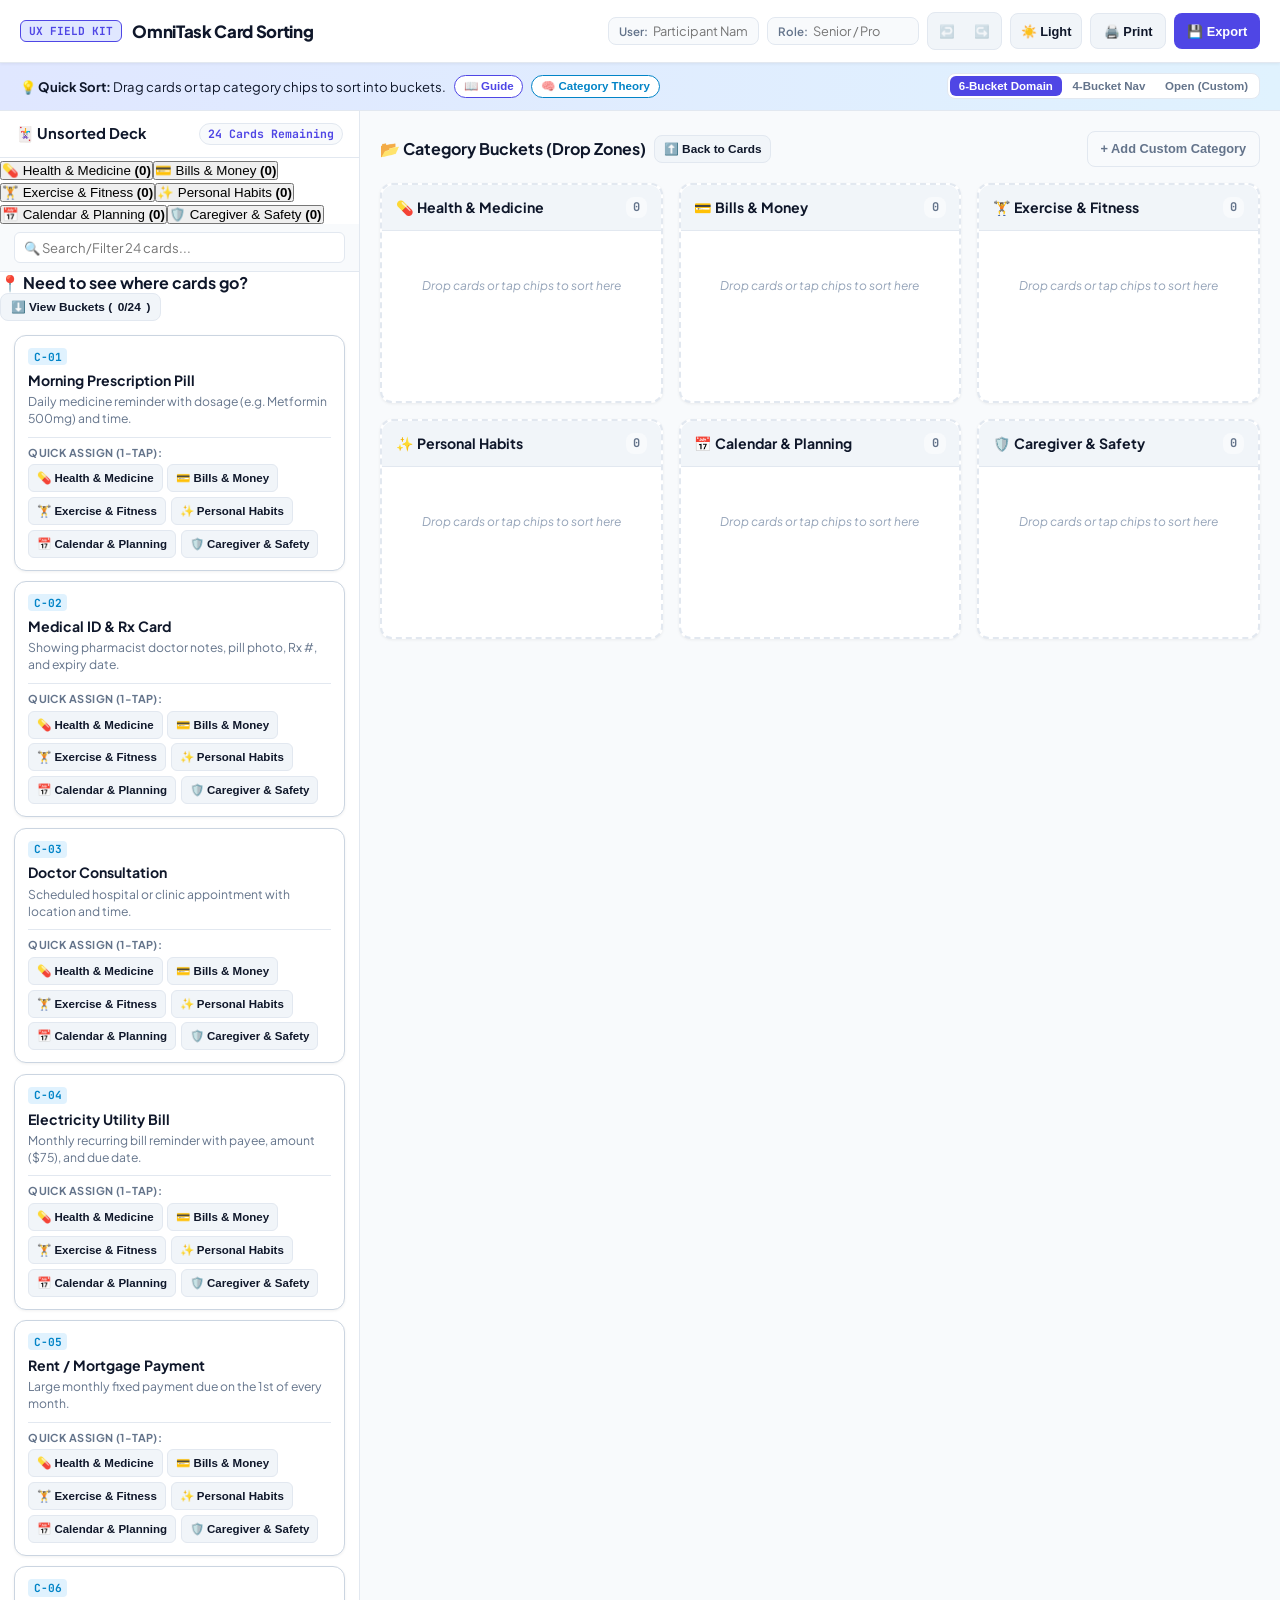
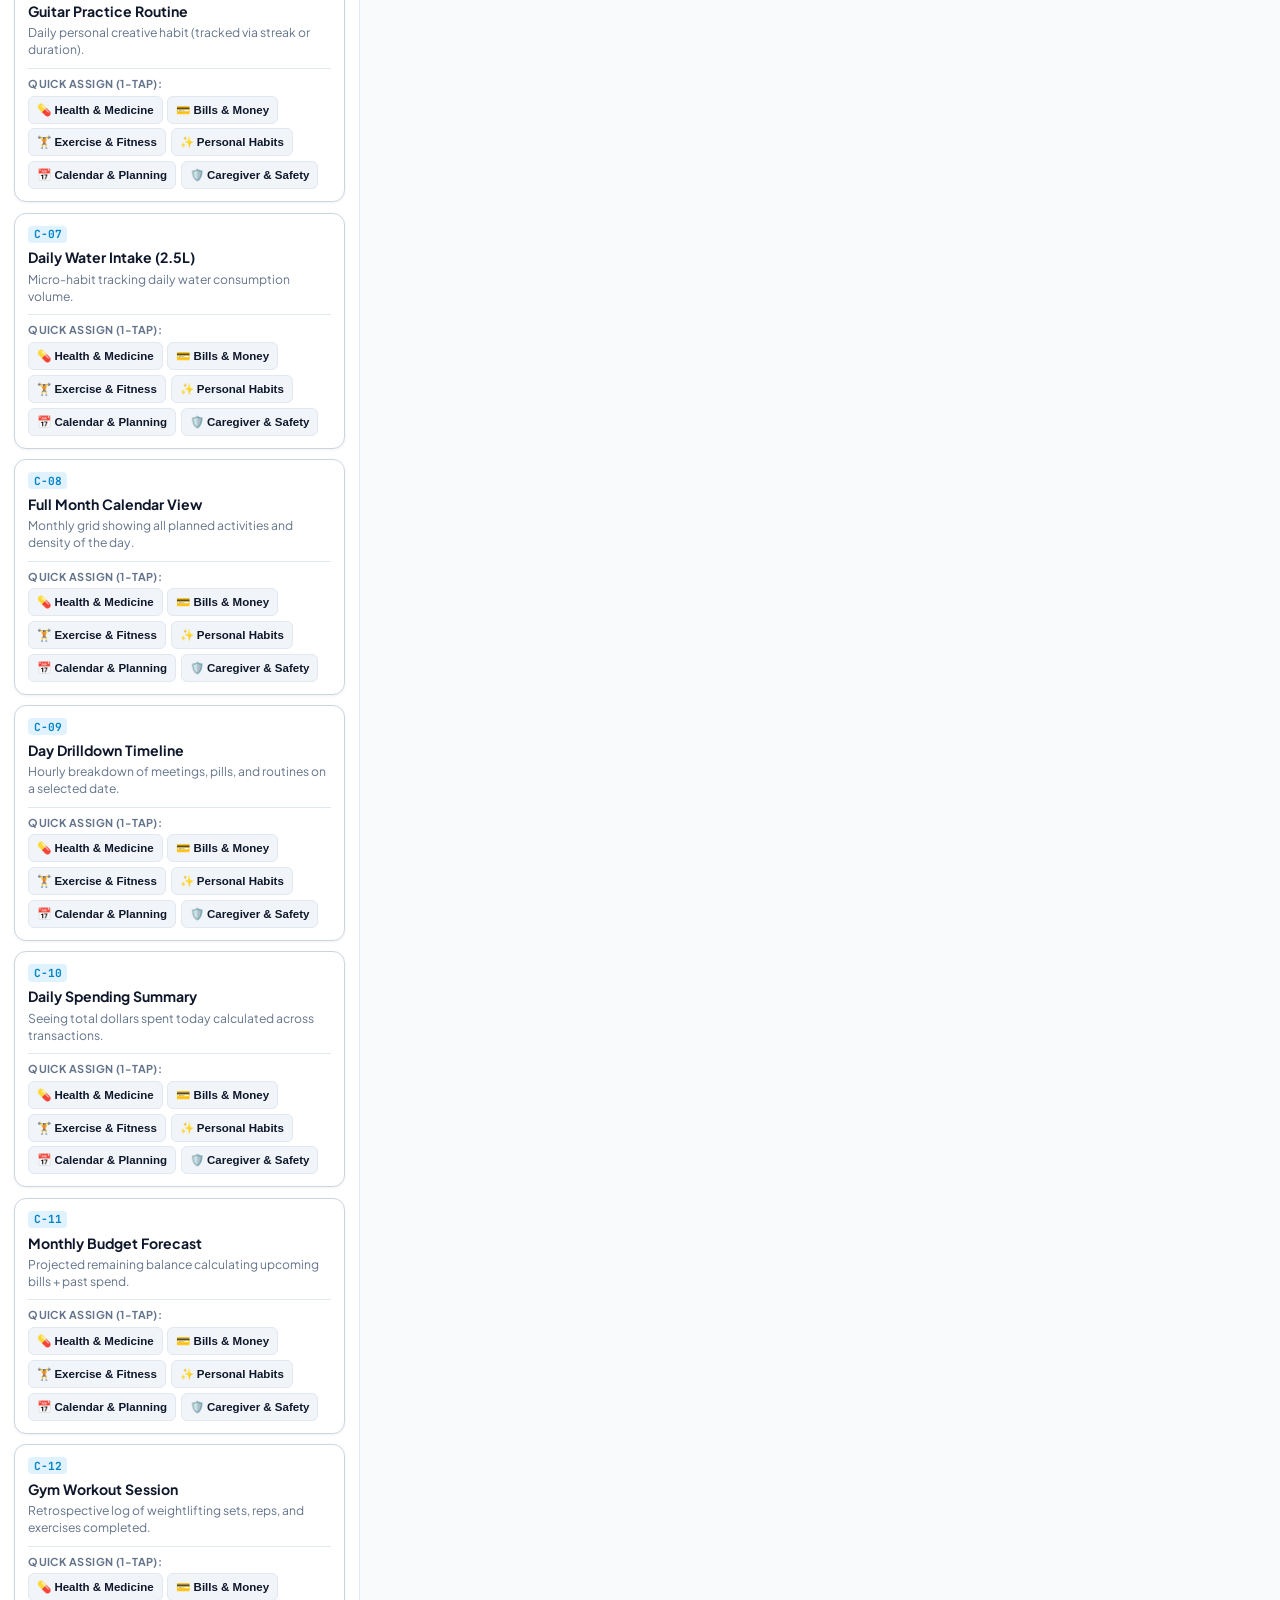
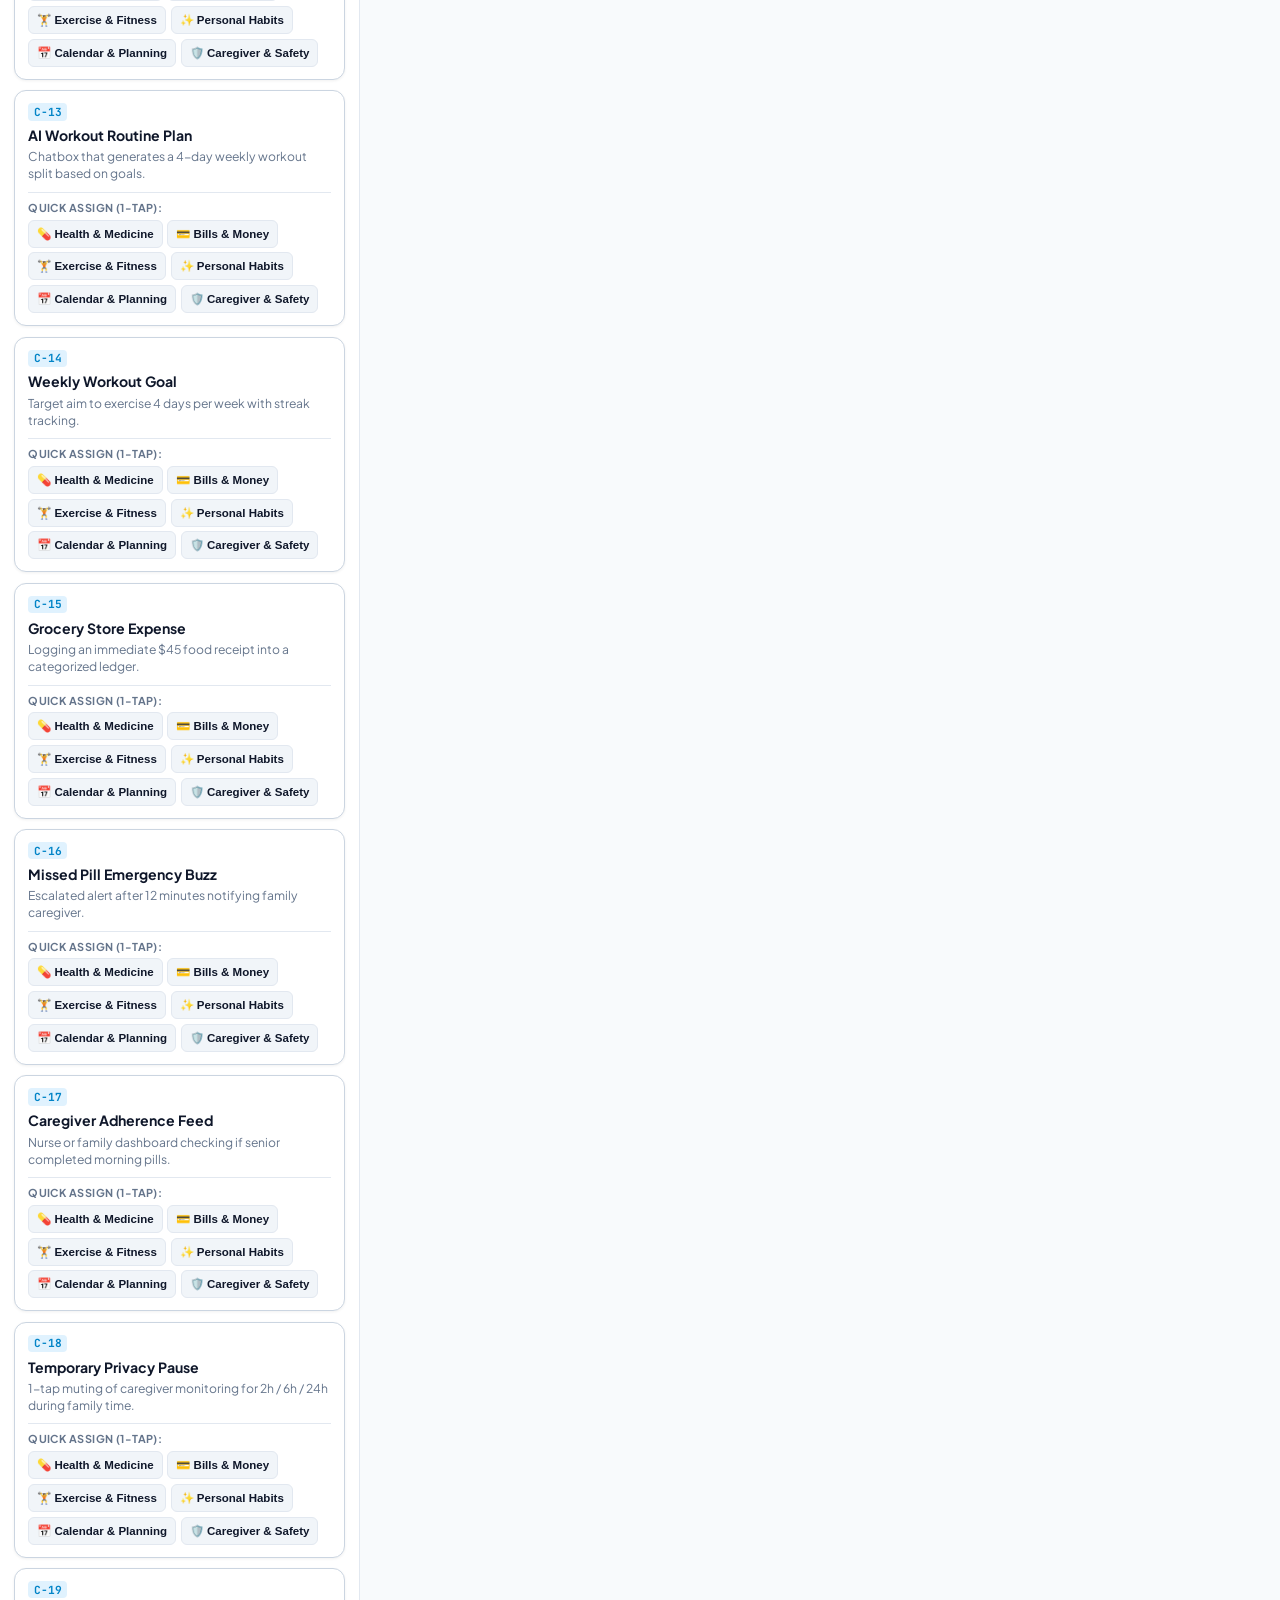
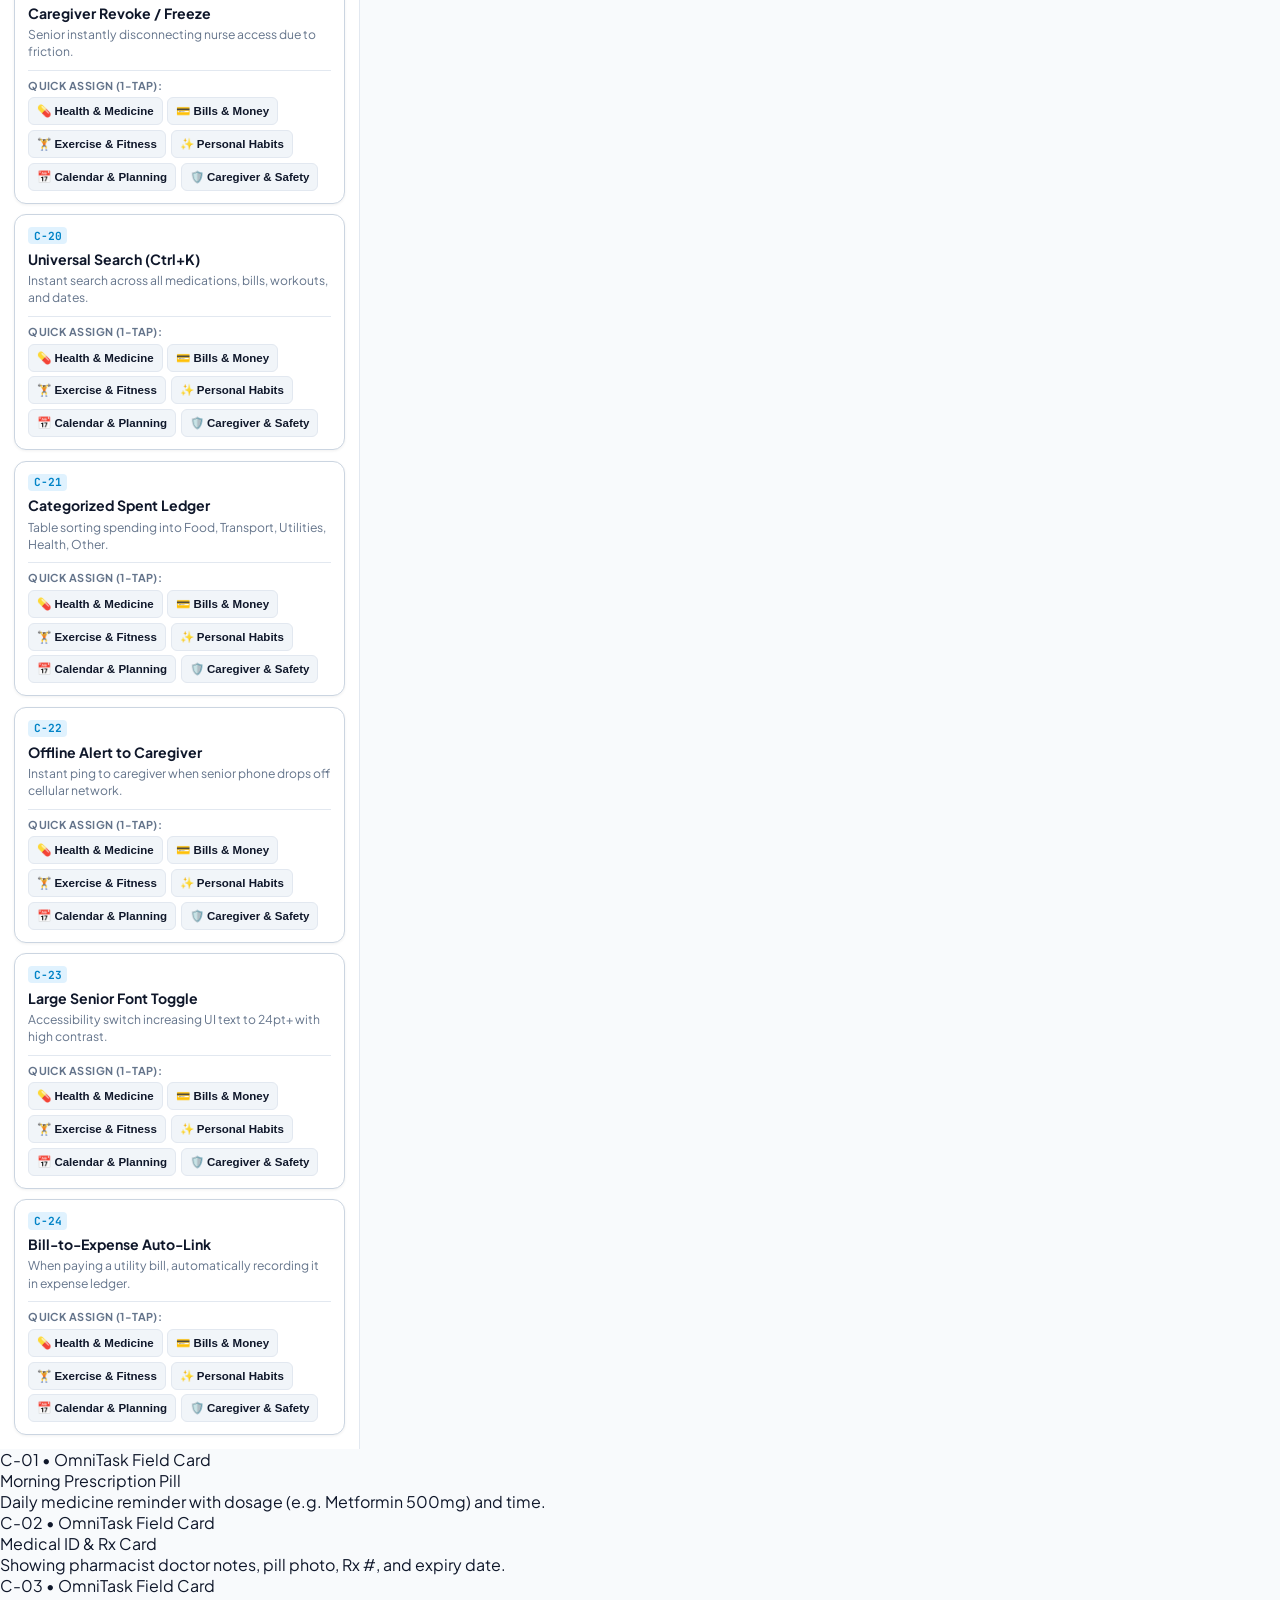
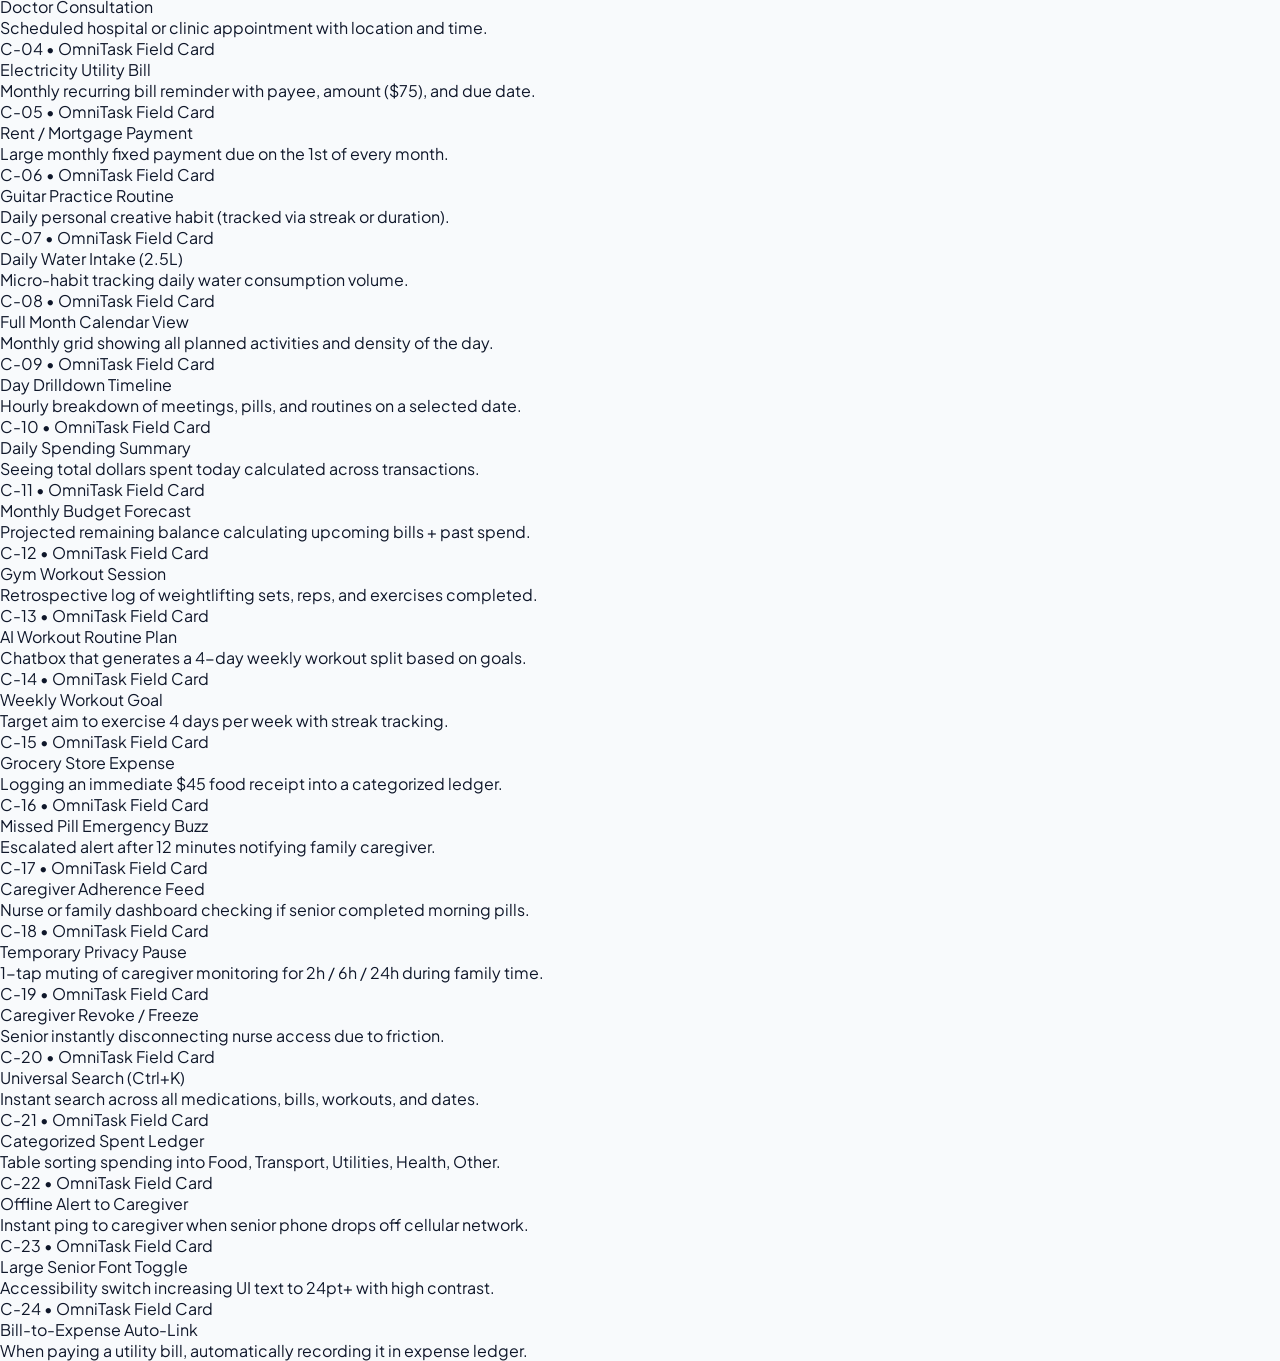
==== commit 973b8d78: "fix(card-sort): display category buckets by default on phone with jump-bars, category pills, and toa" ====
--- a/card_sort.html
+++ b/card_sort.html
@@ -702,6 +702,35 @@
       gap: 0.4rem;
     }
 
+    /* Floating Toast Notification */
+    .toast-popup {
+      position: fixed;
+      bottom: 72px;
+      left: 50%;
+      transform: translateX(-50%);
+      background: var(--surface);
+      color: var(--text);
+      border: 1.5px solid var(--accent);
+      box-shadow: 0 8px 24px rgba(0,0,0,0.25);
+      padding: 0.6rem 1.1rem;
+      border-radius: 24px;
+      font-size: 0.8rem;
+      font-weight: 700;
+      z-index: 300;
+      display: flex;
+      align-items: center;
+      gap: 0.5rem;
+      cursor: pointer;
+      animation: slideUpToast 0.22s cubic-bezier(0.16, 1, 0.3, 1) forwards;
+      max-width: 90vw;
+      text-align: center;
+    }
+
+    @keyframes slideUpToast {
+      from { opacity: 0; transform: translate(-50%, 20px); }
+      to { opacity: 1; transform: translate(-50%, 0); }
+    }
+
     /* Modal Architecture with Tabs */
     .modal-backdrop {
       position: fixed;
@@ -897,13 +926,8 @@
       .categories-grid {
         grid-template-columns: 1fr 1fr;
       }
-      .input-group input {
-        width: 80px;
-      }
-    }
-
-    /* Mobile Phone (<= 640px e.g. iPhone / Android) */
-    @media (max-width: 640px) {
+    /* Mobile Phone (<= 768px e.g. iPhone / Android / Narrow viewport) */
+    @media (max-width: 768px) {
       header {
         padding: 0.6rem 0.85rem;
         gap: 0.5rem;
@@ -924,29 +948,81 @@
       .study-intro {
         padding: 0.5rem 0.85rem;
       }
+      .sort-mode-switch {
+        width: 100%;
+        display: flex;
+      }
+      .sort-mode-btn {
+        flex: 1;
+        padding: 0.35rem 0.4rem;
+        font-size: 0.72rem;
+      }
       .mobile-view-tabs {
         display: flex;
+        background: var(--surface);
+        border-bottom: 1px solid var(--surface-border);
+        padding: 0.4rem 0.75rem;
+        gap: 0.35rem;
+        position: sticky;
+        top: 0;
+        z-index: 50;
+      }
+      .mobile-tab-btn {
+        flex: 1;
+        background: var(--surface-hover);
+        border: 1px solid var(--surface-border);
+        color: var(--text-muted);
+        padding: 0.4rem 0.5rem;
+        border-radius: 8px;
+        font-size: 0.74rem;
+        font-weight: 700;
+        cursor: pointer;
+        display: inline-flex;
+        align-items: center;
+        justify-content: center;
+        gap: 0.25rem;
+        white-space: nowrap;
+        transition: all 0.15s;
+      }
+      .mobile-tab-btn.active {
+        background: var(--accent);
+        color: white;
+        border-color: var(--accent);
+        box-shadow: var(--shadow-sm);
       }
       .workspace {
         grid-template-columns: 1fr;
         height: auto;
-        display: block;
-      }
+        display: flex;
+        flex-direction: column;
+        gap: 1.25rem;
+        padding-bottom: 70px;
+      }
+      /* Default: BOTH Deck and Buckets are visible in a scrollable stack */
       .deck-panel {
-        display: block;
+        display: flex;
         height: auto;
         border-right: none;
+        border-bottom: 2px solid var(--surface-border);
+        max-height: none;
       }
       .canvas-panel {
-        display: none;
+        display: flex;
         height: auto;
         padding: 0.85rem;
-      }
-      /* When mobile user switches to buckets view */
-      body.mobile-show-canvas .deck-panel {
+        max-height: none;
+      }
+      /* Specific view modes when user chooses to filter */
+      body.mobile-view-deck .deck-panel {
+        display: flex;
+      }
+      body.mobile-view-deck .canvas-panel {
         display: none;
       }
-      body.mobile-show-canvas .canvas-panel {
+      body.mobile-view-canvas .deck-panel {
+        display: none;
+      }
+      body.mobile-view-canvas .canvas-panel {
         display: flex;
       }
       .categories-grid {
@@ -954,6 +1030,44 @@
       }
       .mobile-bottom-hud {
         display: flex;
+      }
+      .mobile-jump-bar {
+        display: flex;
+        align-items: center;
+        justify-content: space-between;
+        background: var(--surface-hover);
+        border: 1px solid var(--surface-border);
+        border-radius: 8px;
+        padding: 0.5rem 0.75rem;
+        margin-bottom: 0.75rem;
+        font-size: 0.76rem;
+      }
+      .mobile-cat-pill-row {
+        display: flex;
+        overflow-x: auto;
+        gap: 0.35rem;
+        padding-bottom: 0.35rem;
+        margin-bottom: 0.5rem;
+        -webkit-overflow-scrolling: touch;
+      }
+      .mobile-cat-pill {
+        background: var(--surface);
+        border: 1px solid var(--surface-border);
+        color: var(--text);
+        padding: 0.25rem 0.55rem;
+        border-radius: 14px;
+        font-size: 0.7rem;
+        font-weight: 600;
+        white-space: nowrap;
+        cursor: pointer;
+        display: inline-flex;
+        align-items: center;
+        gap: 0.25rem;
+      }
+      .mobile-cat-pill:hover, .mobile-cat-pill:active {
+        background: var(--accent-light);
+        border-color: var(--accent);
+        color: var(--accent);
       }
     }
 
@@ -1064,34 +1178,54 @@
 
   <!-- Mobile View Tabs (Only visible on small phones) -->
   <nav class="mobile-view-tabs">
-    <button class="mobile-tab-btn active" id="mobileTabDeck" onclick="switchMobileView('deck')">
-      🃏 Cards Deck (<span id="mobileDeckBadge">24</span>)
+    <button class="mobile-tab-btn active" id="mobileTabAll" onclick="switchMobileView('all')">
+      📜 All (Deck + Buckets)
+    </button>
+    <button class="mobile-tab-btn" id="mobileTabDeck" onclick="switchMobileView('deck')">
+      🃏 Cards (<span id="mobileDeckBadge">24</span>)
     </button>
     <button class="mobile-tab-btn" id="mobileTabCanvas" onclick="switchMobileView('canvas')">
-      📂 Categories (<span id="mobileBucketBadge">0/24</span>)
+      📂 Buckets (<span id="mobileBucketBadge">0/24</span>)
     </button>
   </nav>
 
   <!-- Main Workspace -->
   <main class="workspace">
     <!-- Unsorted Deck Panel -->
-    <section class="deck-panel">
+    <section class="deck-panel" id="deckSection">
       <div class="panel-header">
         <h2>🃏 Unsorted Deck</h2>
         <span class="count-pill" id="deckCount">24 Cards</span>
       </div>
+
+      <!-- Quick Category Jump Row on Mobile -->
+      <div class="mobile-cat-pill-row" id="mobileCatPillRow"></div>
+
       <div class="deck-search">
         <input type="text" id="deckSearchInput" placeholder="🔍 Search/Filter 24 cards..." oninput="filterDeck(this.value)">
       </div>
+
+      <div class="mobile-jump-bar">
+        <span>📍 <strong>Need to see where cards go?</strong></span>
+        <button class="btn btn-secondary" style="padding: 0.25rem 0.6rem; font-size: 0.74rem; min-height: 28px;" onclick="scrollToBuckets()">
+          ⬇️ View Buckets (<span id="jumpBucketCount">0/24</span>)
+        </button>
+      </div>
+
       <div class="deck-cards-list" id="deckList" ondragover="allowDrop(event)" ondrop="dropToDeck(event)">
         <!-- Cards generated dynamically -->
       </div>
     </section>
 
     <!-- Canvas Panel with Buckets -->
-    <section class="canvas-panel">
+    <section class="canvas-panel" id="canvasSection">
       <div class="canvas-actions">
-        <h2 style="font-size: 1rem; font-weight: 700;">📂 Category Buckets</h2>
+        <div style="display: flex; align-items: center; gap: 0.5rem; flex-wrap: wrap;">
+          <h2 style="font-size: 1rem; font-weight: 700;">📂 Category Buckets (Drop Zones)</h2>
+          <button class="btn btn-secondary" style="padding: 0.25rem 0.55rem; font-size: 0.74rem; min-height: 28px;" onclick="scrollToDeck()">
+            ⬆️ Back to Cards
+          </button>
+        </div>
         <button class="btn btn-outline" onclick="addCustomCategory()">+ Add Custom Category</button>
       </div>
       <div class="categories-grid" id="categoriesGrid">
@@ -1099,6 +1233,9 @@
       </div>
     </section>
   </main>
+
+  <!-- Floating Toast Feedback for Mobile 1-Tap Sort -->
+  <div id="toastNotification" class="toast-popup" style="display:none;"></div>
 
   <!-- Mobile Sticky Bottom Floating HUD -->
   <div class="mobile-bottom-hud">
@@ -1332,17 +1469,112 @@
     function updateProgressHUD() {
       const placedCount = MASTER_CARDS.filter(c => cardPlacements[c.id] !== null).length;
       const total = MASTER_CARDS.length;
+      const remaining = total - placedCount;
       const pct = Math.round((placedCount / total) * 100);
 
       const hudText = document.getElementById('hudProgressText');
       const hudFill = document.getElementById('hudProgressFill');
       const mobileBadge = document.getElementById('mobileBucketBadge');
       const deckBadge = document.getElementById('mobileDeckBadge');
+      const jumpBucketCount = document.getElementById('jumpBucketCount');
 
       if (hudText) hudText.textContent = `${placedCount} / ${total} Sorted (${pct}%)`;
       if (hudFill) hudFill.style.width = pct + '%';
       if (mobileBadge) mobileBadge.textContent = `${placedCount}/${total}`;
-      if (deckBadge) deckBadge.textContent = total - placedCount;
+      if (deckBadge) deckBadge.textContent = remaining;
+      if (jumpBucketCount) jumpBucketCount.textContent = `${placedCount}/${total}`;
+
+      renderCategoryJumpPills();
+    }
+
+    function renderCategoryJumpPills() {
+      const container = document.getElementById('mobileCatPillRow');
+      if (!container) return;
+      container.innerHTML = '';
+
+      categories.forEach(cat => {
+        const count = MASTER_CARDS.filter(c => cardPlacements[c.id] === cat.id).length;
+        const btn = document.createElement('button');
+        btn.className = 'mobile-cat-pill';
+        btn.innerHTML = `${cat.title} <strong>(${count})</strong>`;
+        btn.onclick = () => scrollToBucket(cat.id);
+        container.appendChild(btn);
+      });
+    }
+
+    let activeMobileView = 'all';
+
+    function switchMobileView(view) {
+      activeMobileView = view;
+      document.body.classList.remove('mobile-view-all', 'mobile-view-deck', 'mobile-view-canvas');
+      
+      if (view === 'deck') {
+        document.body.classList.add('mobile-view-deck');
+      } else if (view === 'canvas') {
+        document.body.classList.add('mobile-view-canvas');
+      } else {
+        document.body.classList.add('mobile-view-all');
+      }
+
+      document.getElementById('mobileTabAll').classList.toggle('active', view === 'all');
+      document.getElementById('mobileTabDeck').classList.toggle('active', view === 'deck');
+      document.getElementById('mobileTabCanvas').classList.toggle('active', view === 'canvas');
+    }
+
+    function scrollToBuckets() {
+      if (activeMobileView === 'deck') {
+        switchMobileView('all');
+      }
+      setTimeout(() => {
+        const el = document.getElementById('canvasSection');
+        if (el) el.scrollIntoView({ behavior: 'smooth', block: 'start' });
+      }, 50);
+    }
+
+    function scrollToDeck() {
+      if (activeMobileView === 'canvas') {
+        switchMobileView('all');
+      }
+      setTimeout(() => {
+        const el = document.getElementById('deckSection');
+        if (el) el.scrollIntoView({ behavior: 'smooth', block: 'start' });
+      }, 50);
+    }
+
+    function scrollToBucket(catId) {
+      if (activeMobileView === 'deck') {
+        switchMobileView('all');
+      }
+      setTimeout(() => {
+        const el = document.getElementById('bucket-' + catId);
+        if (el) {
+          el.scrollIntoView({ behavior: 'smooth', block: 'center' });
+          el.classList.add('drag-over');
+          setTimeout(() => el.classList.remove('drag-over'), 900);
+        }
+      }, 60);
+    }
+
+    let toastTimeout = null;
+    function showToast(message, targetCatId = null) {
+      const toast = document.getElementById('toastNotification');
+      if (!toast) return;
+      if (toastTimeout) clearTimeout(toastTimeout);
+
+      toast.innerHTML = message;
+      toast.style.display = 'flex';
+
+      toast.onclick = () => {
+        if (targetCatId) {
+          scrollToBucket(targetCatId);
+        } else {
+          scrollToDeck();
+        }
+      };
+
+      toastTimeout = setTimeout(() => {
+        toast.style.display = 'none';
+      }, 2600);
     }
 
     function undoAction() {
@@ -1393,13 +1625,6 @@
       document.getElementById('btnClosed6').classList.toggle('active', currentMode === 'closed-6');
       document.getElementById('btnClosed4').classList.toggle('active', currentMode === 'closed-4');
       document.getElementById('btnOpen').classList.toggle('active', currentMode === 'open');
-    }
-
-    function switchMobileView(view) {
-      const isCanvas = view === 'canvas';
-      document.body.classList.toggle('mobile-show-canvas', isCanvas);
-      document.getElementById('mobileTabDeck').classList.toggle('active', !isCanvas);
-      document.getElementById('mobileTabCanvas').classList.toggle('active', isCanvas);
     }
 
     function init() {
@@ -1598,6 +1823,14 @@
       renderDeck();
       renderCategories();
       updateProgressHUD();
+
+      const card = MASTER_CARDS.find(c => c.id === cardId);
+      if (targetCatId) {
+        const cat = categories.find(c => c.id === targetCatId);
+        showToast(`✅ Moved <strong>${cardId}</strong> to <em>${cat ? cat.title : 'Bucket'}</em> <span style="text-decoration: underline; margin-left: 6px; font-size: 0.74rem;">(View ⬇️)</span>`, targetCatId);
+      } else {
+        showToast(`↩️ Returned <strong>${cardId}</strong> to Unsorted Deck`);
+      }
     }
 
     /* Drag & Drop Handlers (Desktop & Mouse) */
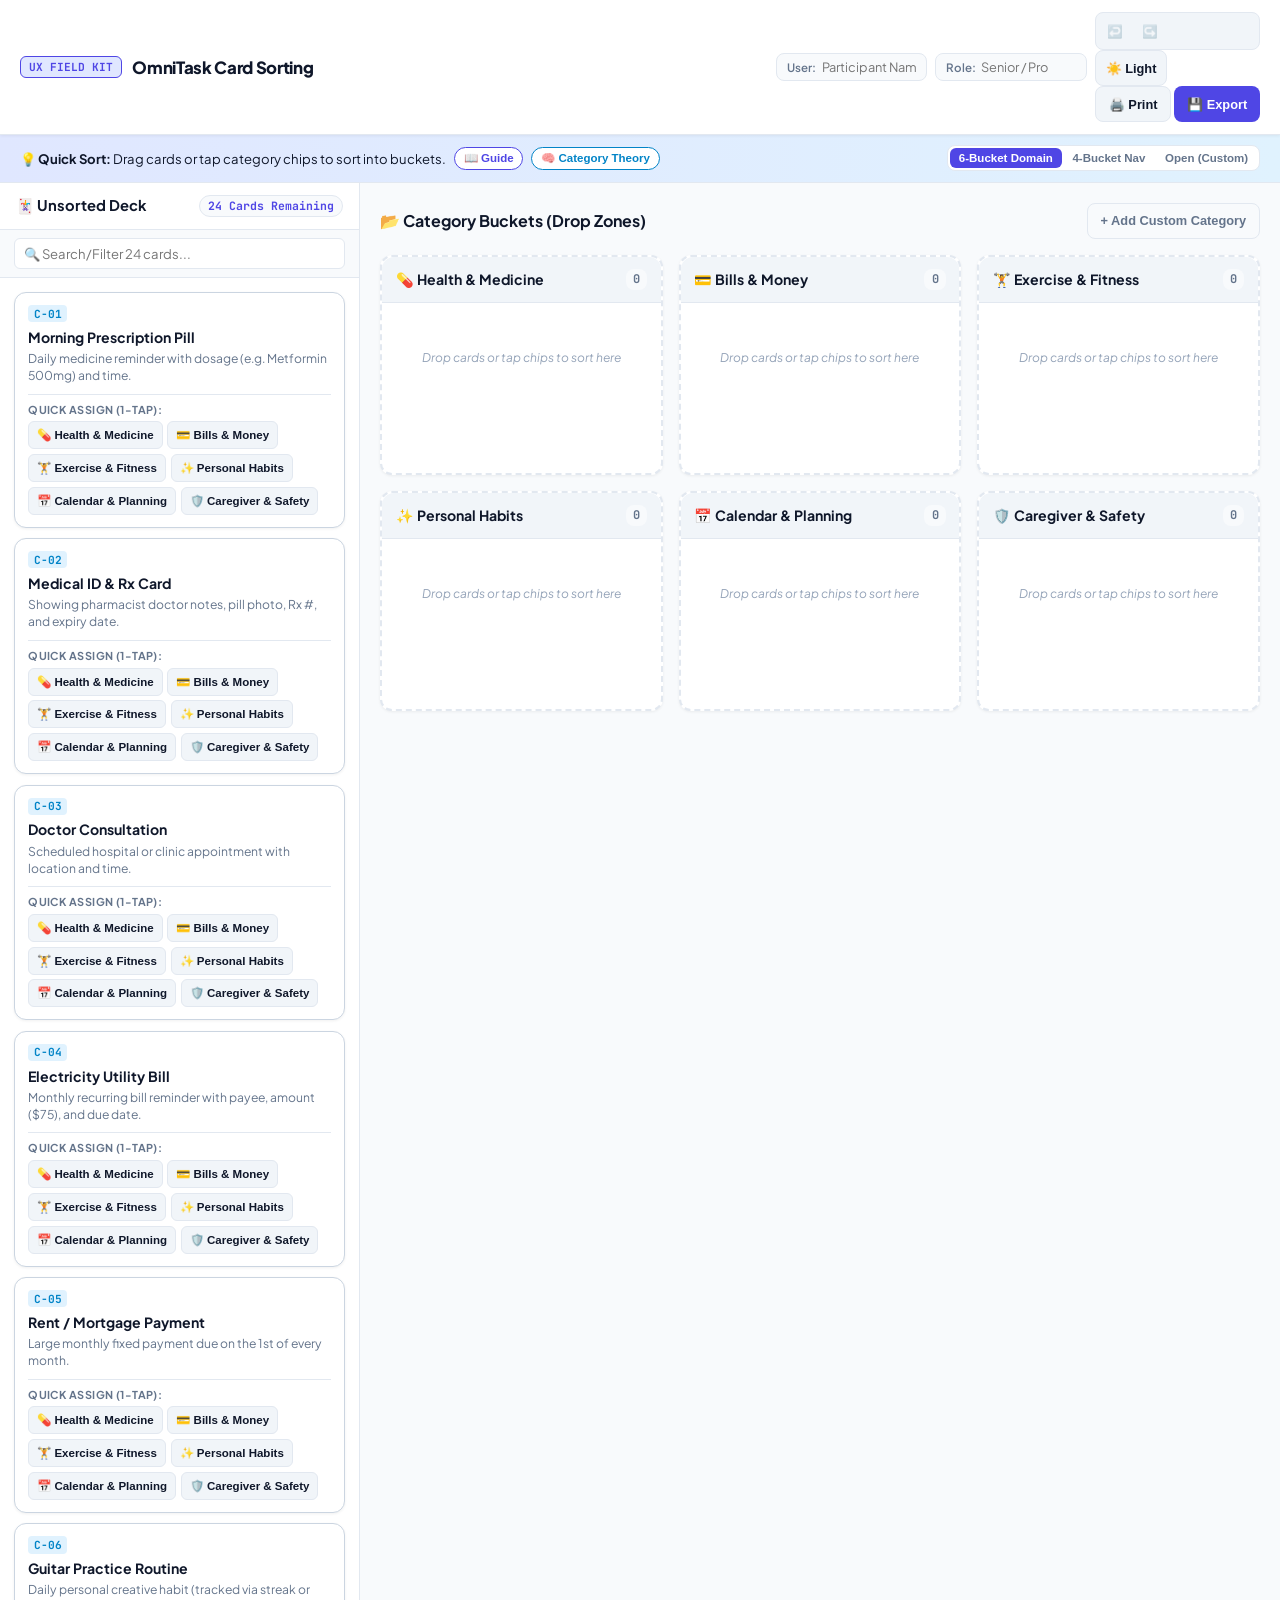
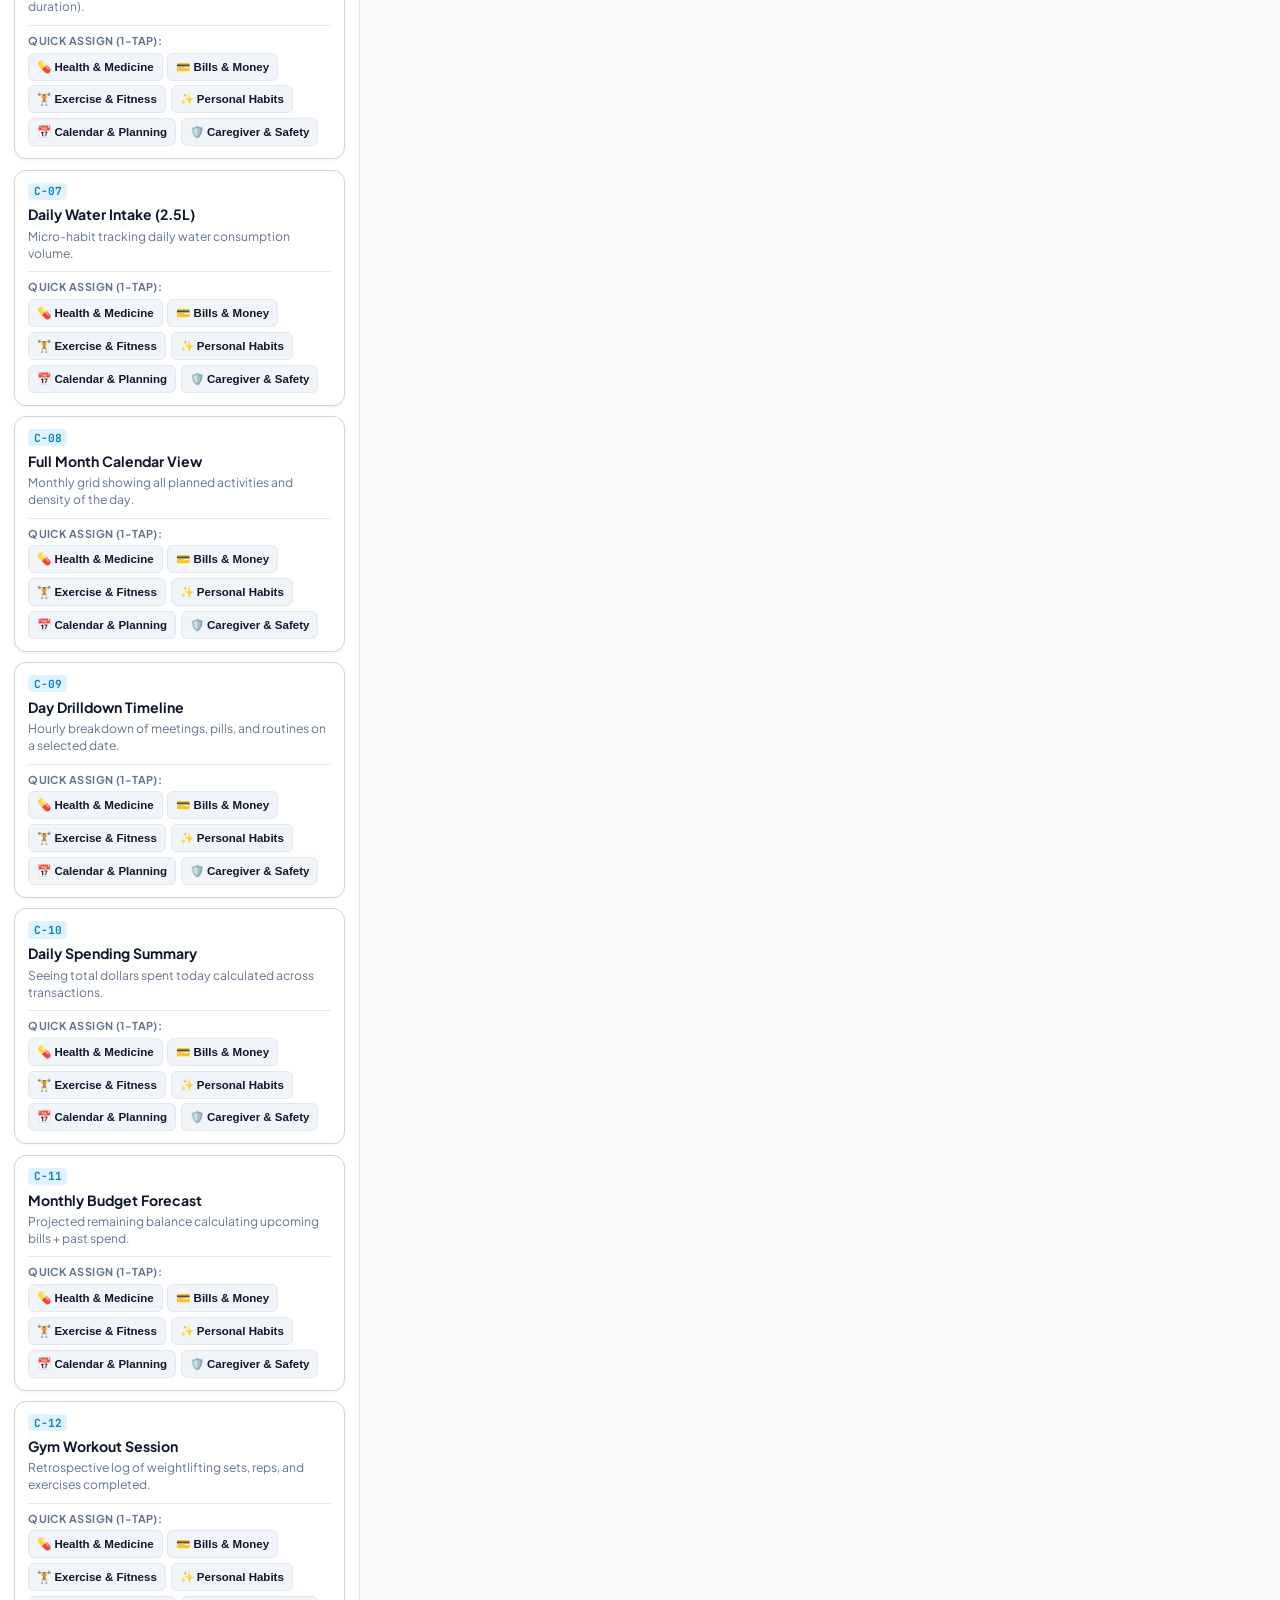
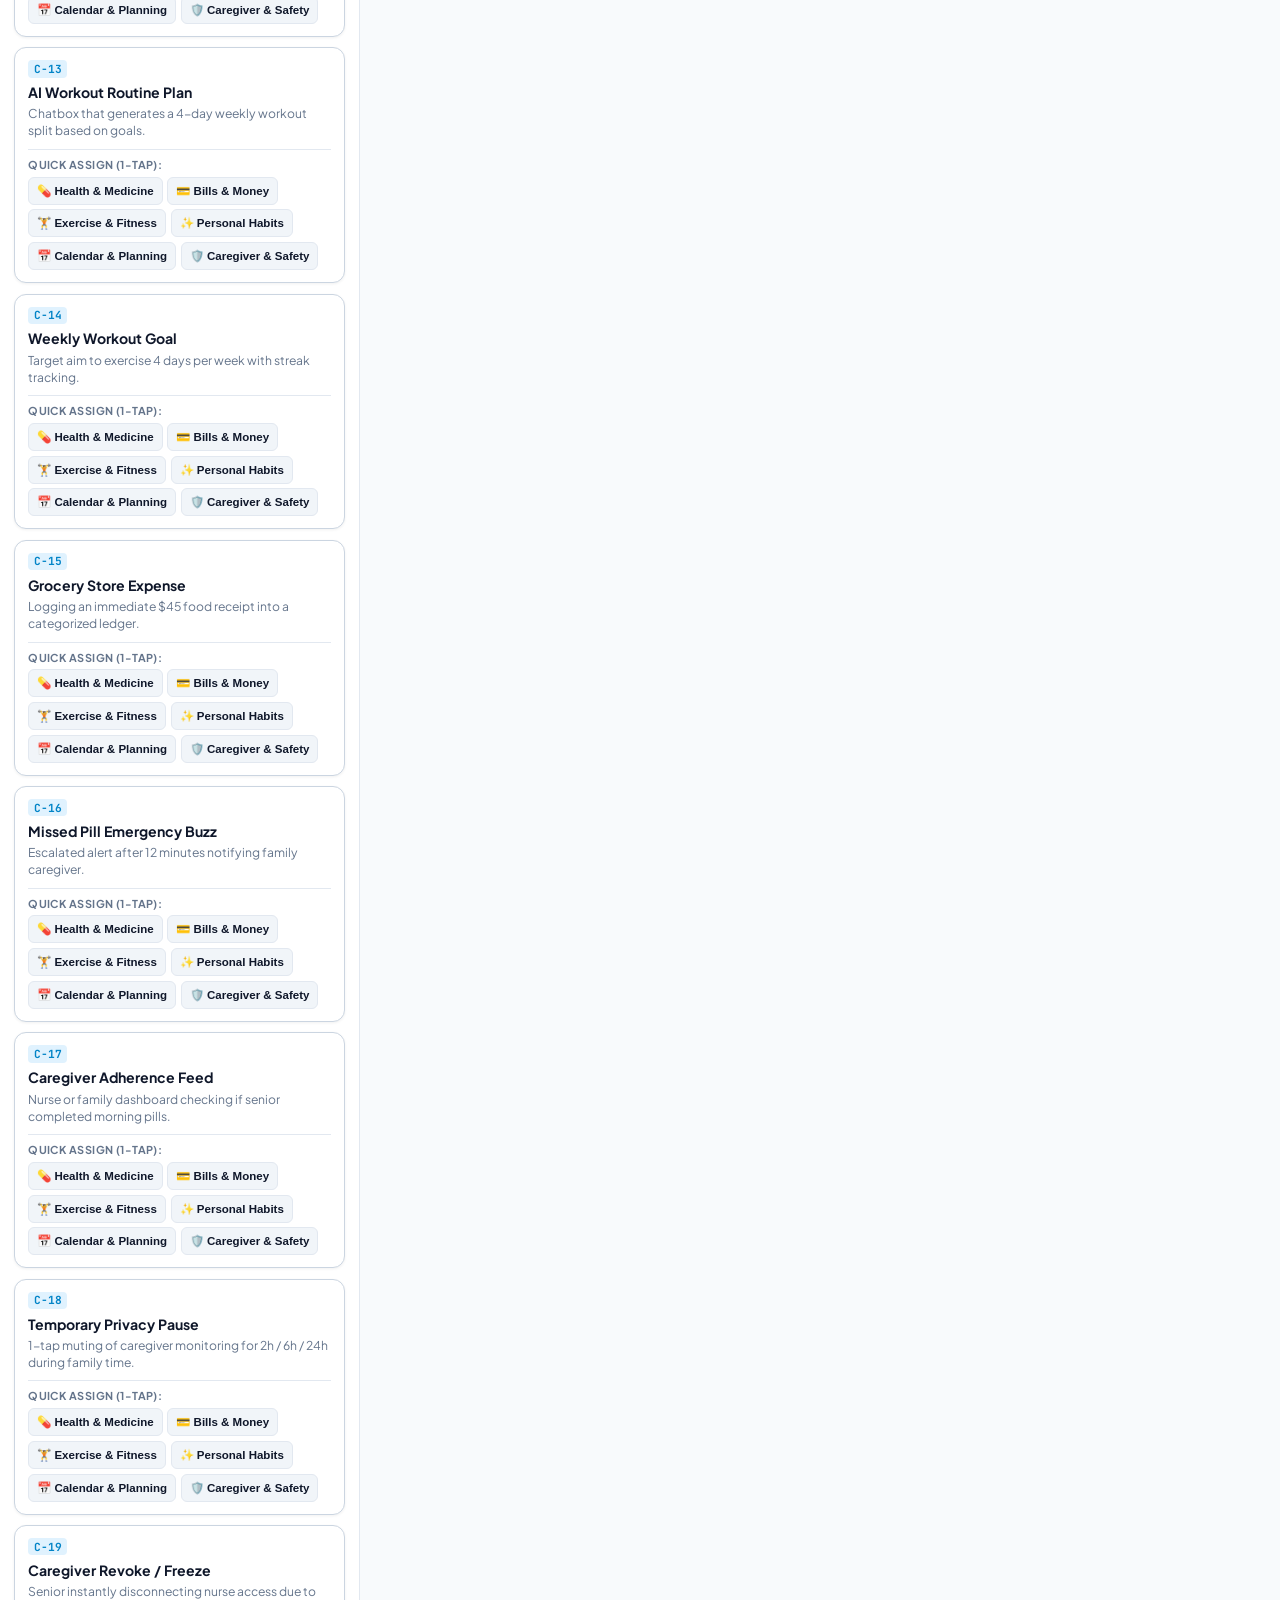
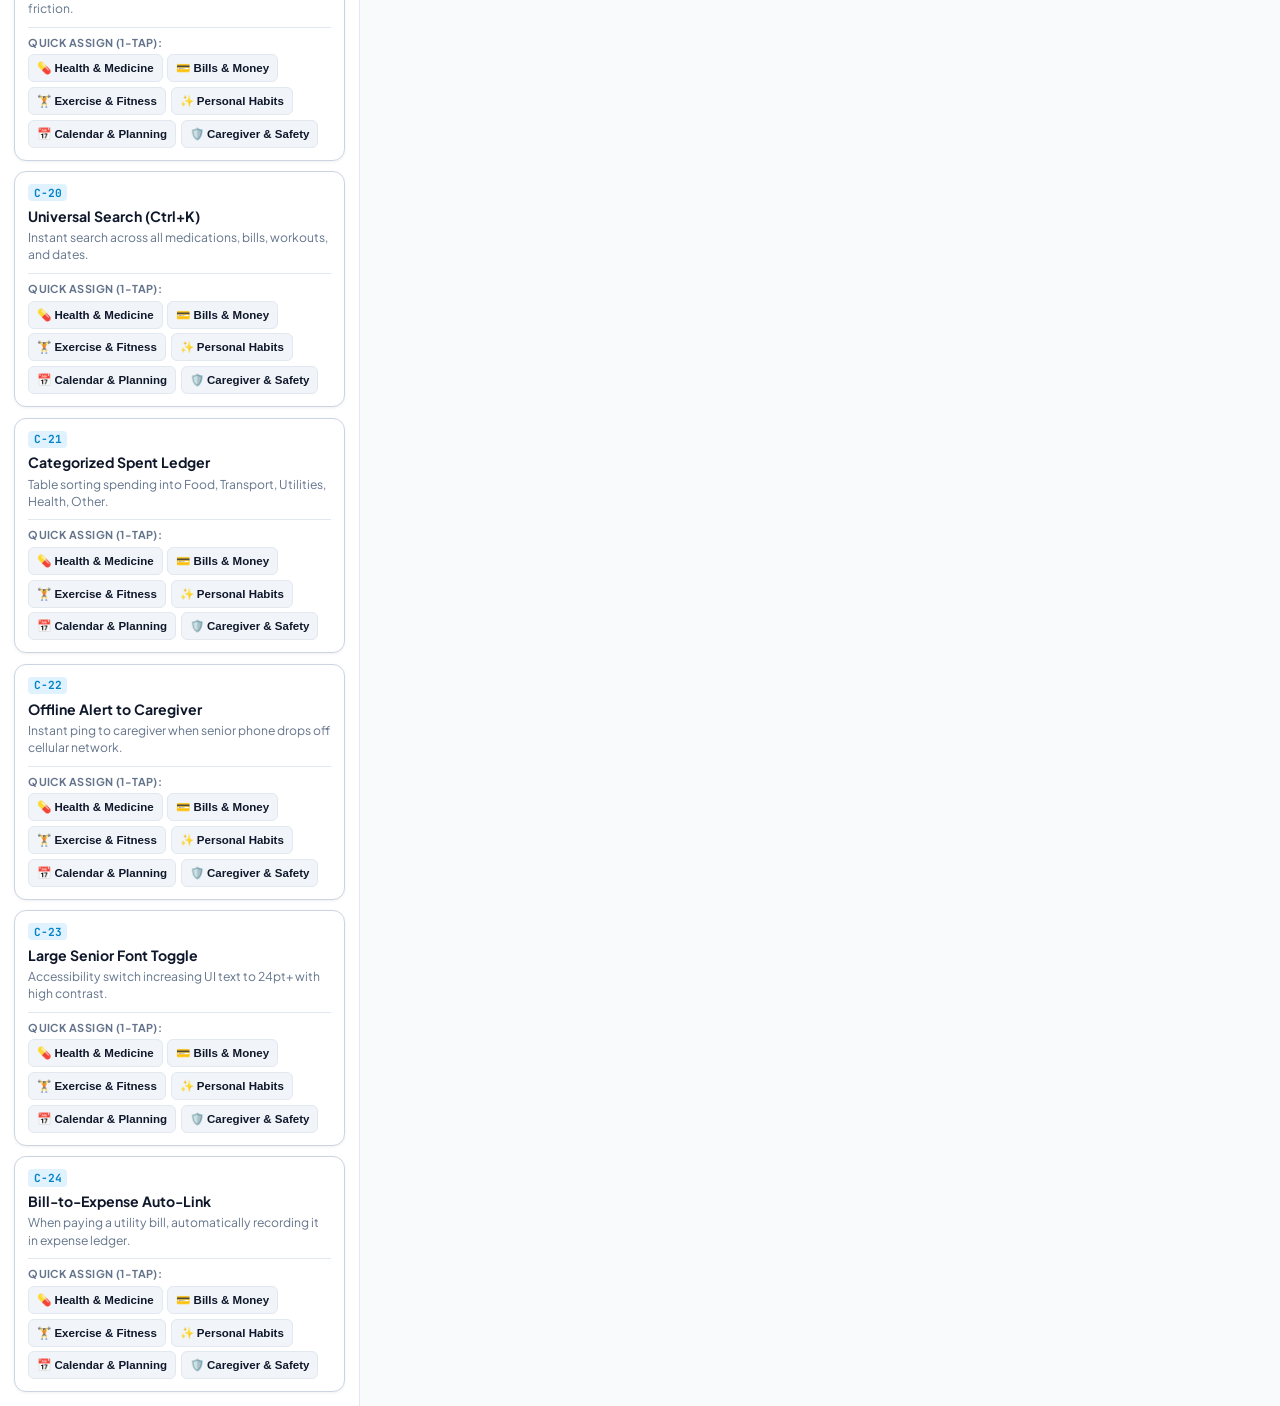
==== commit 141d0bb2: "feat(card-sort): optimize layout specifically for iPhone 16 viewport ergonomics and clean desktop pr" ====
--- a/card_sort.html
+++ b/card_sort.html
@@ -907,6 +907,18 @@
        RESPONSIVE BREAKPOINTS (Laptop, Tablet & Phone)
        ========================================================================= */
 
+    /* Desktop Default: Hide mobile-only controls */
+    .mobile-view-tabs,
+    .mobile-jump-bar,
+    .mobile-cat-pill-row,
+    .mobile-only {
+      display: none !important;
+    }
+
+    /* =========================================================================
+       RESPONSIVE BREAKPOINTS (Laptop, Tablet & iPhone 16 Mobile)
+       ========================================================================= */
+
     /* Tablet Landscape & Small Laptop (901px - 1150px) */
     @media (max-width: 1150px) {
       .workspace {
@@ -917,8 +929,8 @@
       }
     }
 
-    /* Tablet Portrait (641px - 900px) */
-    @media (max-width: 900px) {
+    /* Tablet Portrait (769px - 900px) */
+    @media (max-width: 900px) and (min-width: 769px) {
       .workspace {
         grid-template-columns: 300px 1fr;
         height: calc(100vh - 120px);
@@ -926,111 +938,220 @@
       .categories-grid {
         grid-template-columns: 1fr 1fr;
       }
-    /* Mobile Phone (<= 768px e.g. iPhone / Android / Narrow viewport) */
+    }
+
+    /* =========================================================================
+       iPhone 16 & Mobile Phone Optimization (<= 768px)
+       Tuned specifically for 393px - 430px (iPhone 16 / Pro / Plus / Max)
+       ========================================================================= */
     @media (max-width: 768px) {
+      body {
+        padding-bottom: env(safe-area-inset-bottom, 20px);
+      }
+
+      .mobile-view-tabs,
+      .mobile-jump-bar,
+      .mobile-cat-pill-row,
+      .mobile-only {
+        display: flex !important;
+      }
+
       header {
-        padding: 0.6rem 0.85rem;
+        padding: 0.6rem 0.85rem calc(0.6rem + env(safe-area-inset-top, 0px));
         gap: 0.5rem;
       }
+
       .brand-title h1 {
         font-size: 0.95rem;
       }
+
       .header-controls {
         width: 100%;
+        display: grid;
+        grid-template-columns: 1fr 1fr;
+        gap: 0.4rem;
+      }
+
+      .header-controls .input-group {
+        padding: 0.25rem 0.45rem;
+      }
+
+      .header-controls .input-group input {
+        width: 100%;
+        font-size: 0.76rem;
+      }
+
+      .header-actions-row {
+        grid-column: span 2;
+        display: flex;
+        align-items: center;
         justify-content: space-between;
-      }
-      .input-group {
-        flex: 1;
-      }
-      .input-group input {
-        width: 100%;
-      }
+        gap: 0.35rem;
+      }
+
       .study-intro {
         padding: 0.5rem 0.85rem;
-      }
+        gap: 0.5rem;
+      }
+
+      .intro-text-wrapper {
+        font-size: 0.74rem;
+      }
+
       .sort-mode-switch {
         width: 100%;
         display: flex;
-      }
+        background: var(--surface-hover);
+        padding: 3px;
+        border-radius: 10px;
+        border: 1px solid var(--surface-border);
+      }
+
       .sort-mode-btn {
         flex: 1;
-        padding: 0.35rem 0.4rem;
+        padding: 0.38rem 0.25rem;
         font-size: 0.72rem;
-      }
+        border-radius: 7px;
+        border: none;
+      }
+
+      /* iOS 18 Segmented Control */
       .mobile-view-tabs {
-        display: flex;
         background: var(--surface);
         border-bottom: 1px solid var(--surface-border);
-        padding: 0.4rem 0.75rem;
+        padding: 0.45rem 0.85rem;
         gap: 0.35rem;
         position: sticky;
         top: 0;
         z-index: 50;
-      }
+        box-shadow: var(--shadow-sm);
+      }
+
       .mobile-tab-btn {
         flex: 1;
         background: var(--surface-hover);
         border: 1px solid var(--surface-border);
         color: var(--text-muted);
-        padding: 0.4rem 0.5rem;
+        padding: 0.45rem 0.35rem;
         border-radius: 8px;
-        font-size: 0.74rem;
+        font-size: 0.75rem;
         font-weight: 700;
         cursor: pointer;
         display: inline-flex;
         align-items: center;
         justify-content: center;
-        gap: 0.25rem;
+        gap: 0.2rem;
         white-space: nowrap;
         transition: all 0.15s;
-      }
+        min-height: 36px;
+      }
+
       .mobile-tab-btn.active {
         background: var(--accent);
         color: white;
         border-color: var(--accent);
-        box-shadow: var(--shadow-sm);
-      }
+        box-shadow: 0 2px 8px rgba(79, 70, 229, 0.25);
+      }
+
       .workspace {
         grid-template-columns: 1fr;
         height: auto;
         display: flex;
         flex-direction: column;
         gap: 1.25rem;
-        padding-bottom: 70px;
-      }
+        padding: 0.75rem 0.85rem 80px;
+      }
+
       /* Default: BOTH Deck and Buckets are visible in a scrollable stack */
       .deck-panel {
         display: flex;
         height: auto;
         border-right: none;
-        border-bottom: 2px solid var(--surface-border);
+        border: 1px solid var(--surface-border);
+        border-radius: var(--radius);
         max-height: none;
-      }
+        padding: 0.85rem;
+        background: var(--surface);
+      }
+
       .canvas-panel {
         display: flex;
         height: auto;
-        padding: 0.85rem;
+        padding: 0;
         max-height: none;
-      }
+        background: transparent;
+      }
+
       /* Specific view modes when user chooses to filter */
       body.mobile-view-deck .deck-panel {
         display: flex;
       }
       body.mobile-view-deck .canvas-panel {
-        display: none;
+        display: none !important;
       }
       body.mobile-view-canvas .deck-panel {
-        display: none;
+        display: none !important;
       }
       body.mobile-view-canvas .canvas-panel {
         display: flex;
       }
+
+      /* iPhone 16 Touch-Optimized Cards */
+      .sort-card {
+        padding: 0.75rem 0.85rem;
+        border-radius: 12px;
+        box-shadow: 0 2px 6px rgba(0,0,0,0.04);
+      }
+
+      .card-title {
+        font-size: 0.88rem;
+        margin: 0.3rem 0;
+      }
+
+      .card-desc {
+        font-size: 0.75rem;
+        line-height: 1.35;
+      }
+
+      /* 2-Column Balanced Quick Assign Chips for iPhone */
+      .quick-assign-chips {
+        display: grid;
+        grid-template-columns: repeat(2, 1fr);
+        gap: 0.35rem;
+      }
+
+      .chip-btn {
+        padding: 0.35rem 0.45rem;
+        font-size: 0.72rem;
+        min-height: 36px;
+        justify-content: center;
+        text-align: center;
+        border-radius: 8px;
+        line-height: 1.2;
+      }
+
       .categories-grid {
         grid-template-columns: 1fr;
-      }
+        gap: 0.85rem;
+      }
+
+      .category-bucket {
+        min-height: 160px;
+        border-radius: 12px;
+      }
+
+      .category-bucket .quick-assign-chips {
+        grid-template-columns: 1fr 1fr;
+      }
+
       .mobile-bottom-hud {
         display: flex;
-      }
+        padding: 0.65rem 1rem calc(0.65rem + env(safe-area-inset-bottom, 12px));
+        backdrop-filter: blur(20px);
+        -webkit-backdrop-filter: blur(20px);
+        background: var(--surface);
+      }
+
       .mobile-jump-bar {
         display: flex;
         align-items: center;
@@ -1038,10 +1159,11 @@
         background: var(--surface-hover);
         border: 1px solid var(--surface-border);
         border-radius: 8px;
-        padding: 0.5rem 0.75rem;
+        padding: 0.45rem 0.75rem;
         margin-bottom: 0.75rem;
-        font-size: 0.76rem;
-      }
+        font-size: 0.74rem;
+      }
+
       .mobile-cat-pill-row {
         display: flex;
         overflow-x: auto;
@@ -1050,6 +1172,7 @@
         margin-bottom: 0.5rem;
         -webkit-overflow-scrolling: touch;
       }
+
       .mobile-cat-pill {
         background: var(--surface);
         border: 1px solid var(--surface-border);
@@ -1064,6 +1187,7 @@
         align-items: center;
         gap: 0.25rem;
       }
+
       .mobile-cat-pill:hover, .mobile-cat-pill:active {
         background: var(--accent-light);
         border-color: var(--accent);
@@ -1140,24 +1264,26 @@
         <input type="text" id="pRole" placeholder="Senior / Pro">
       </div>
 
-      <!-- Undo / Redo Toolbar -->
-      <div class="history-group">
-        <button class="history-btn" id="btnUndo" onclick="undoAction()" disabled title="Undo (Ctrl+Z)">
-          ↩️
+      <div class="header-actions-row">
+        <!-- Undo / Redo Toolbar -->
+        <div class="history-group">
+          <button class="history-btn" id="btnUndo" onclick="undoAction()" disabled title="Undo (Ctrl+Z)">
+            ↩️
+          </button>
+          <button class="history-btn" id="btnRedo" onclick="redoAction()" disabled title="Redo (Ctrl+Y)">
+            ↪️
+          </button>
+        </div>
+
+        <!-- Theme Switcher -->
+        <button class="theme-toggle-btn" id="themeToggleBtn" onclick="toggleTheme()" title="Switch Light/Dark Mode">
+          ☀️ Light
         </button>
-        <button class="history-btn" id="btnRedo" onclick="redoAction()" disabled title="Redo (Ctrl+Y)">
-          ↪️
-        </button>
+
+        <!-- Action Buttons -->
+        <button class="btn btn-secondary" onclick="window.print()">🖨️ Print</button>
+        <button class="btn" onclick="exportResults()">💾 Export</button>
       </div>
-
-      <!-- Theme Switcher -->
-      <button class="theme-toggle-btn" id="themeToggleBtn" onclick="toggleTheme()" title="Switch Light/Dark Mode">
-        ☀️ Light
-      </button>
-
-      <!-- Action Buttons -->
-      <button class="btn btn-secondary" onclick="window.print()">🖨️ Print</button>
-      <button class="btn" onclick="exportResults()">💾 Export</button>
     </div>
   </header>
 
@@ -1222,7 +1348,7 @@
       <div class="canvas-actions">
         <div style="display: flex; align-items: center; gap: 0.5rem; flex-wrap: wrap;">
           <h2 style="font-size: 1rem; font-weight: 700;">📂 Category Buckets (Drop Zones)</h2>
-          <button class="btn btn-secondary" style="padding: 0.25rem 0.55rem; font-size: 0.74rem; min-height: 28px;" onclick="scrollToDeck()">
+          <button class="btn btn-secondary mobile-only" style="padding: 0.25rem 0.55rem; font-size: 0.74rem; min-height: 28px;" onclick="scrollToDeck()">
             ⬆️ Back to Cards
           </button>
         </div>
